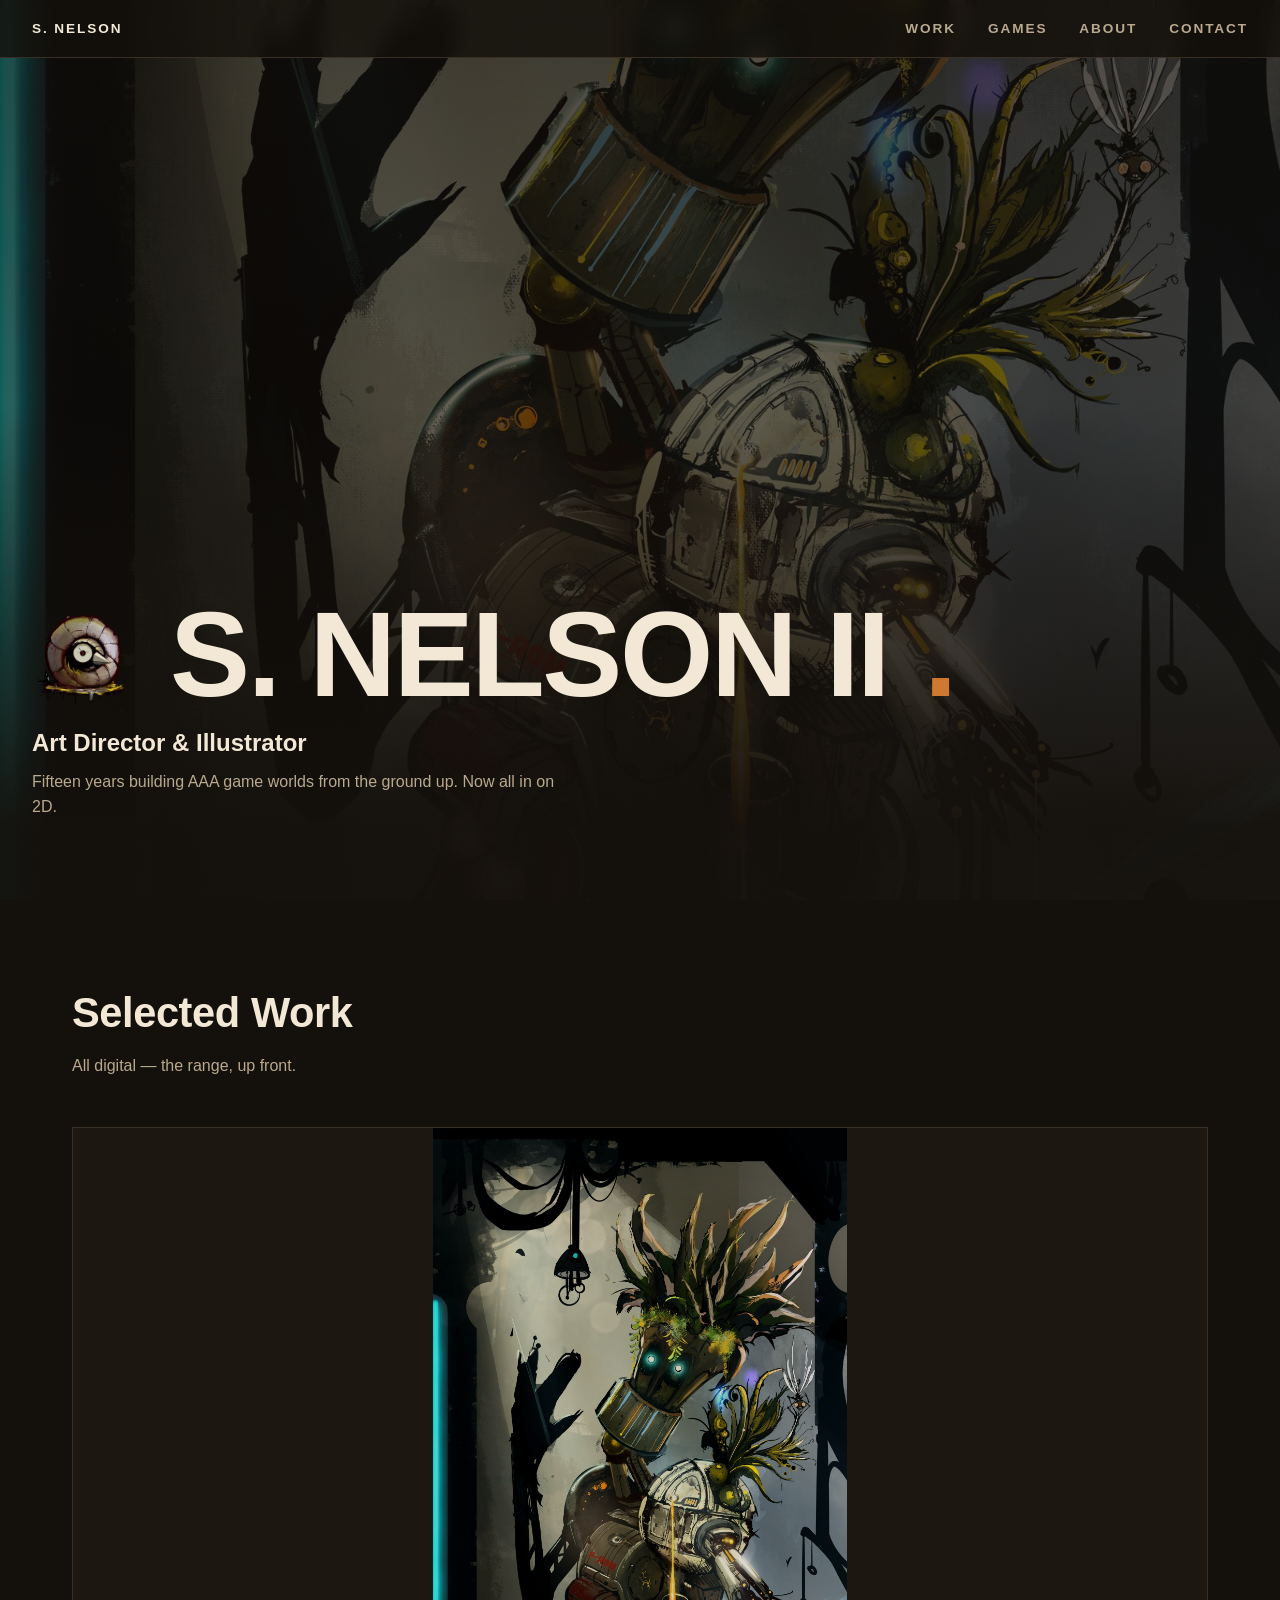
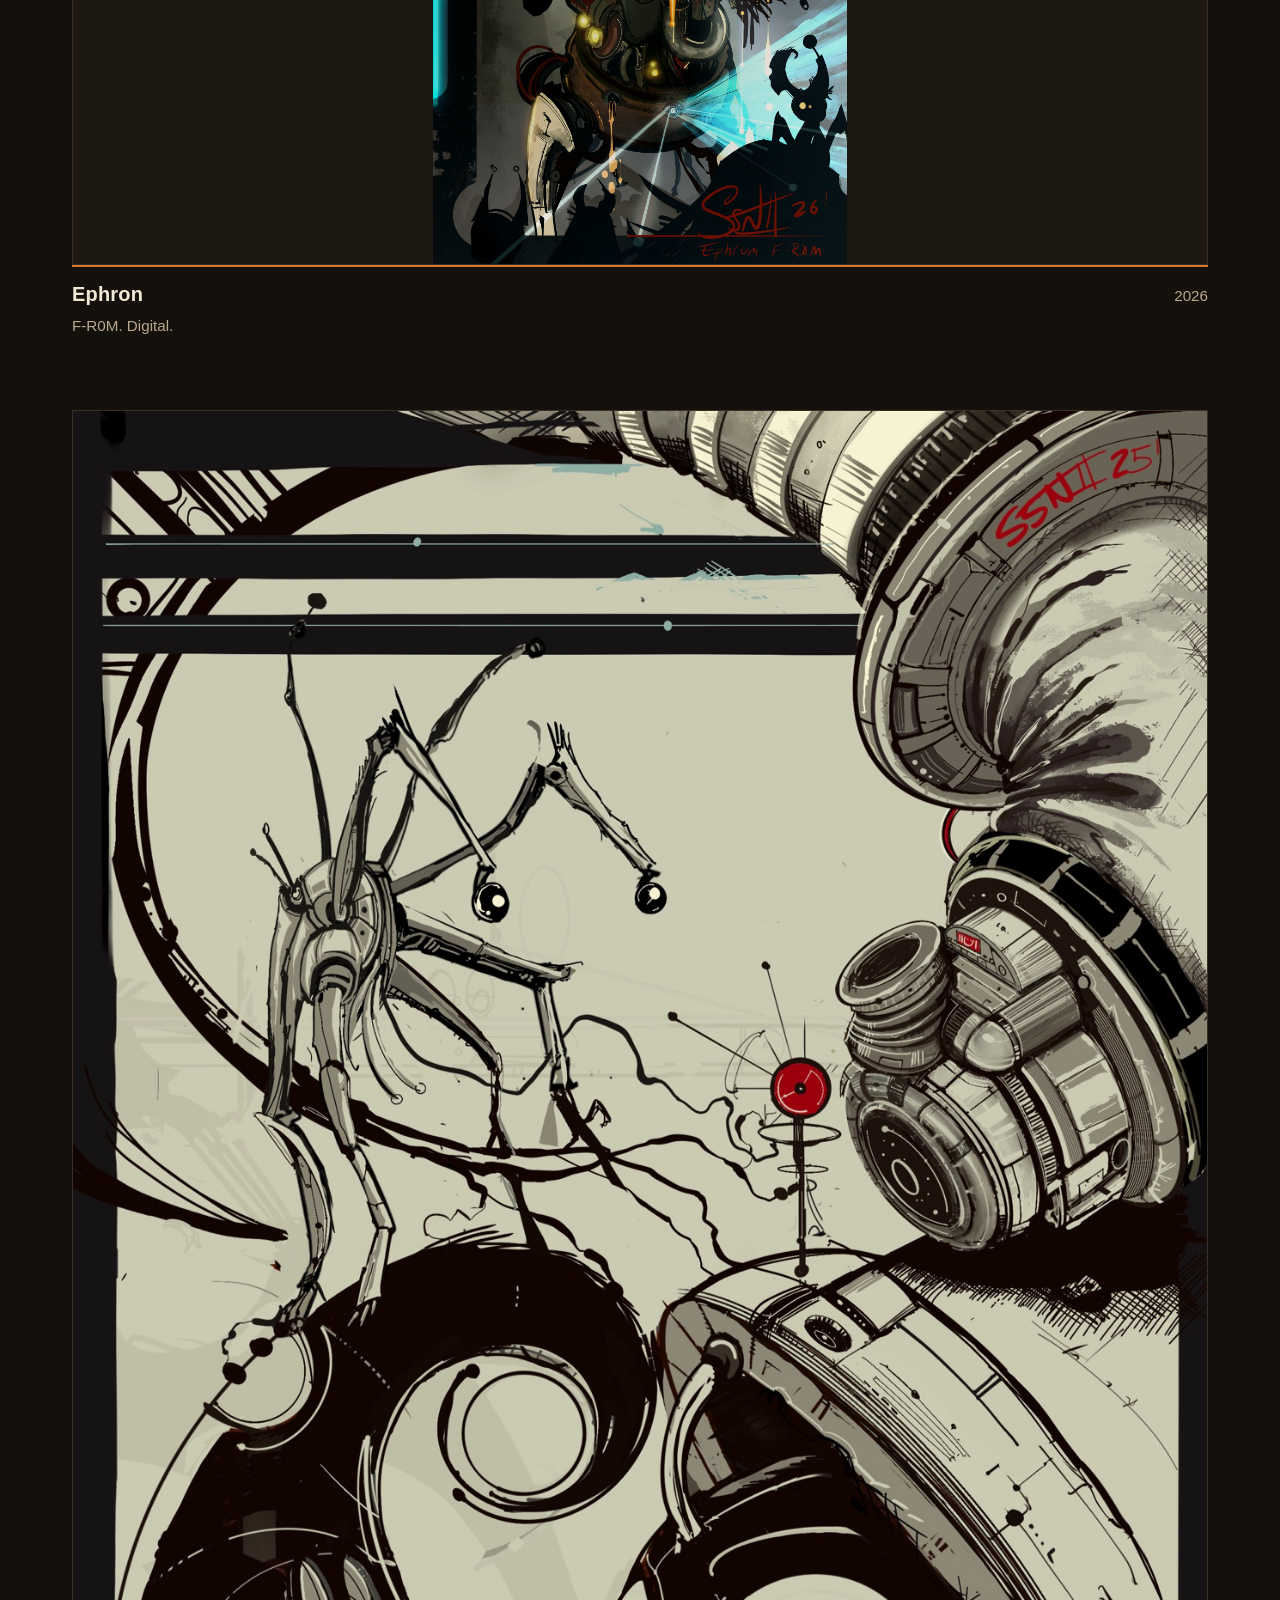
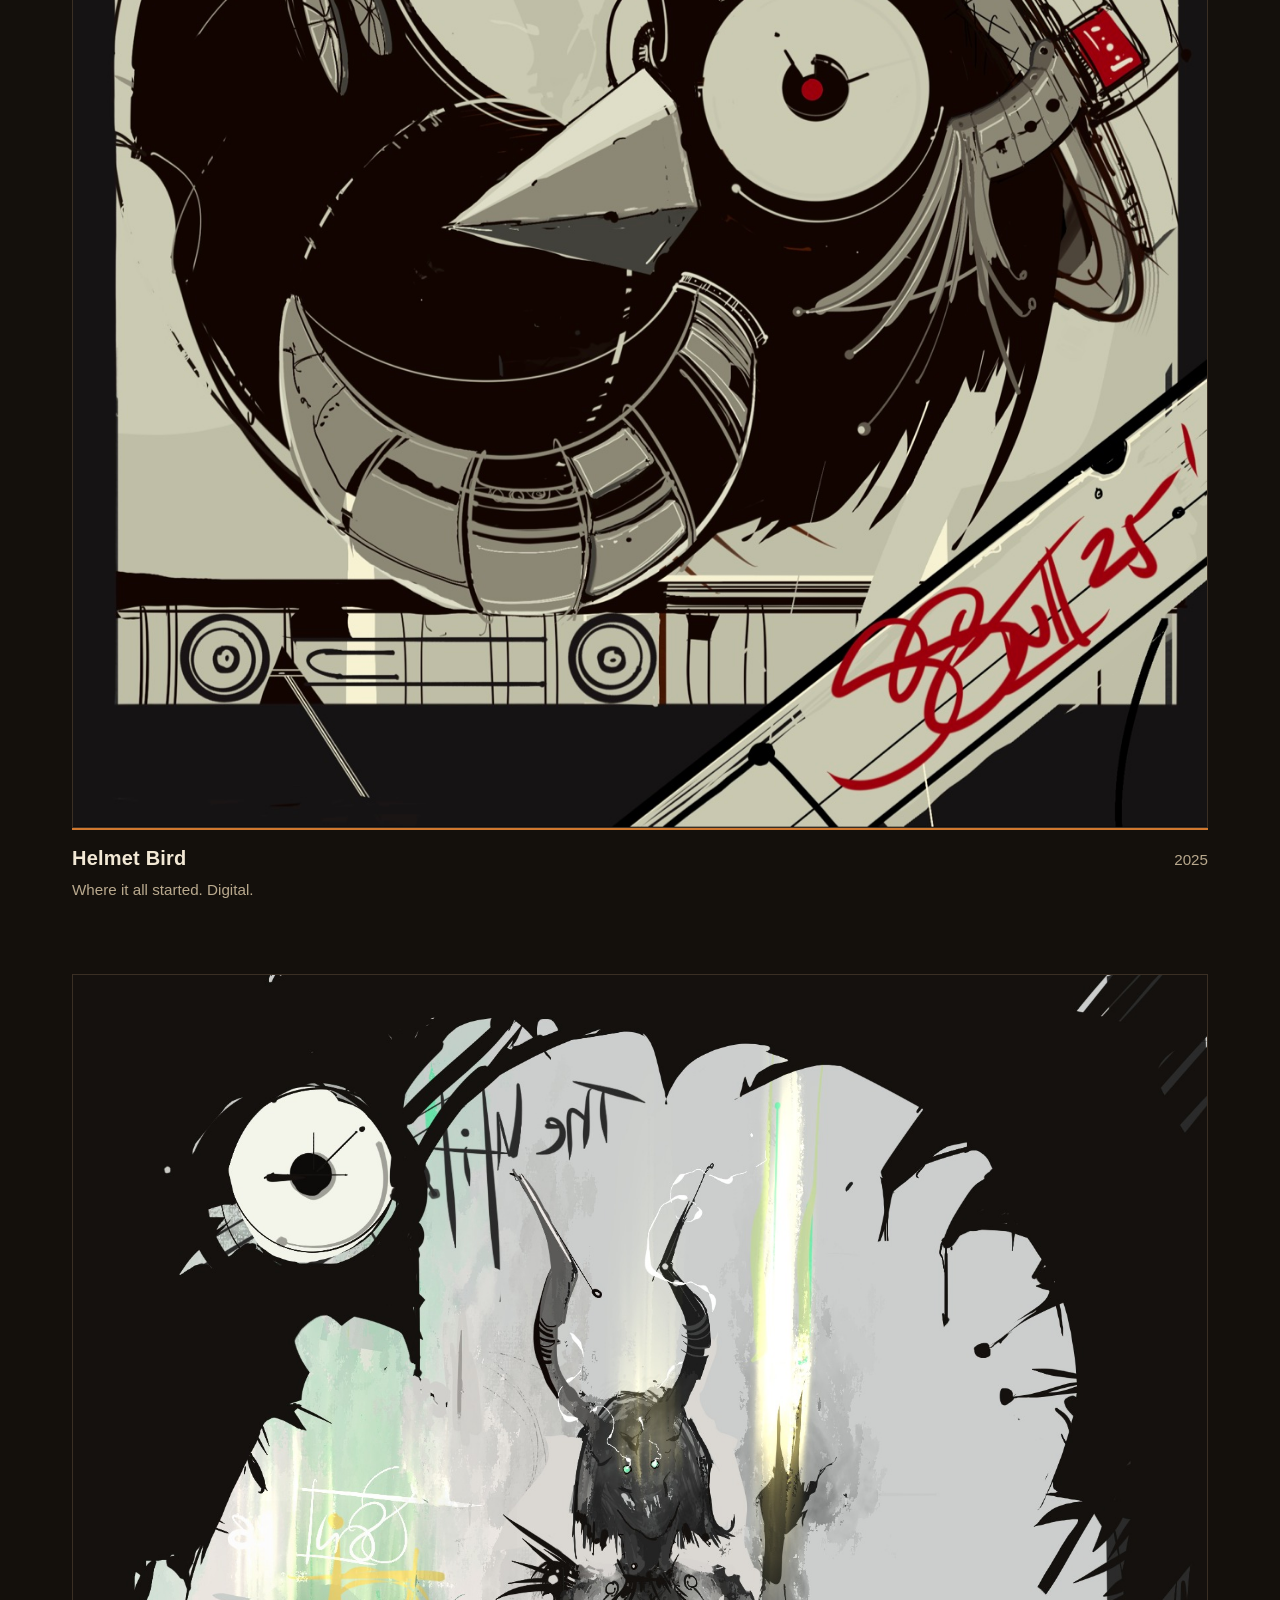
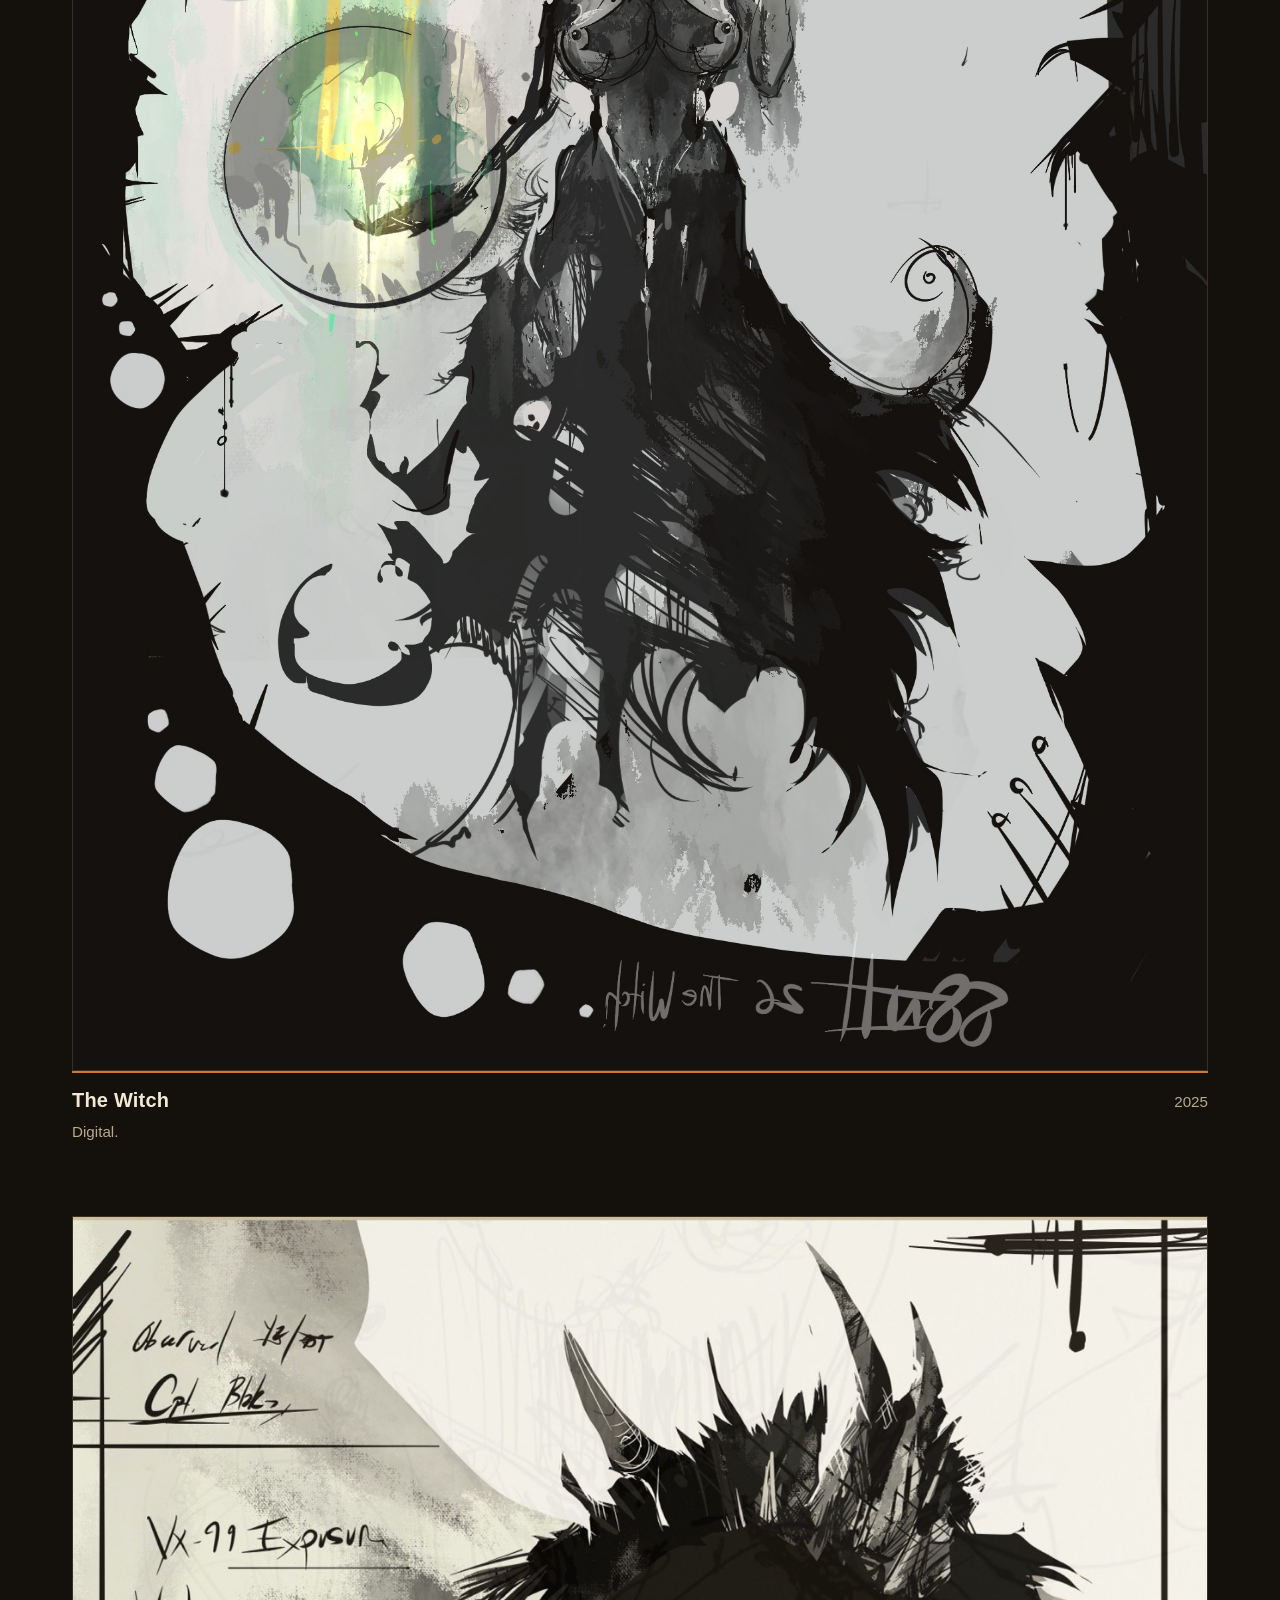
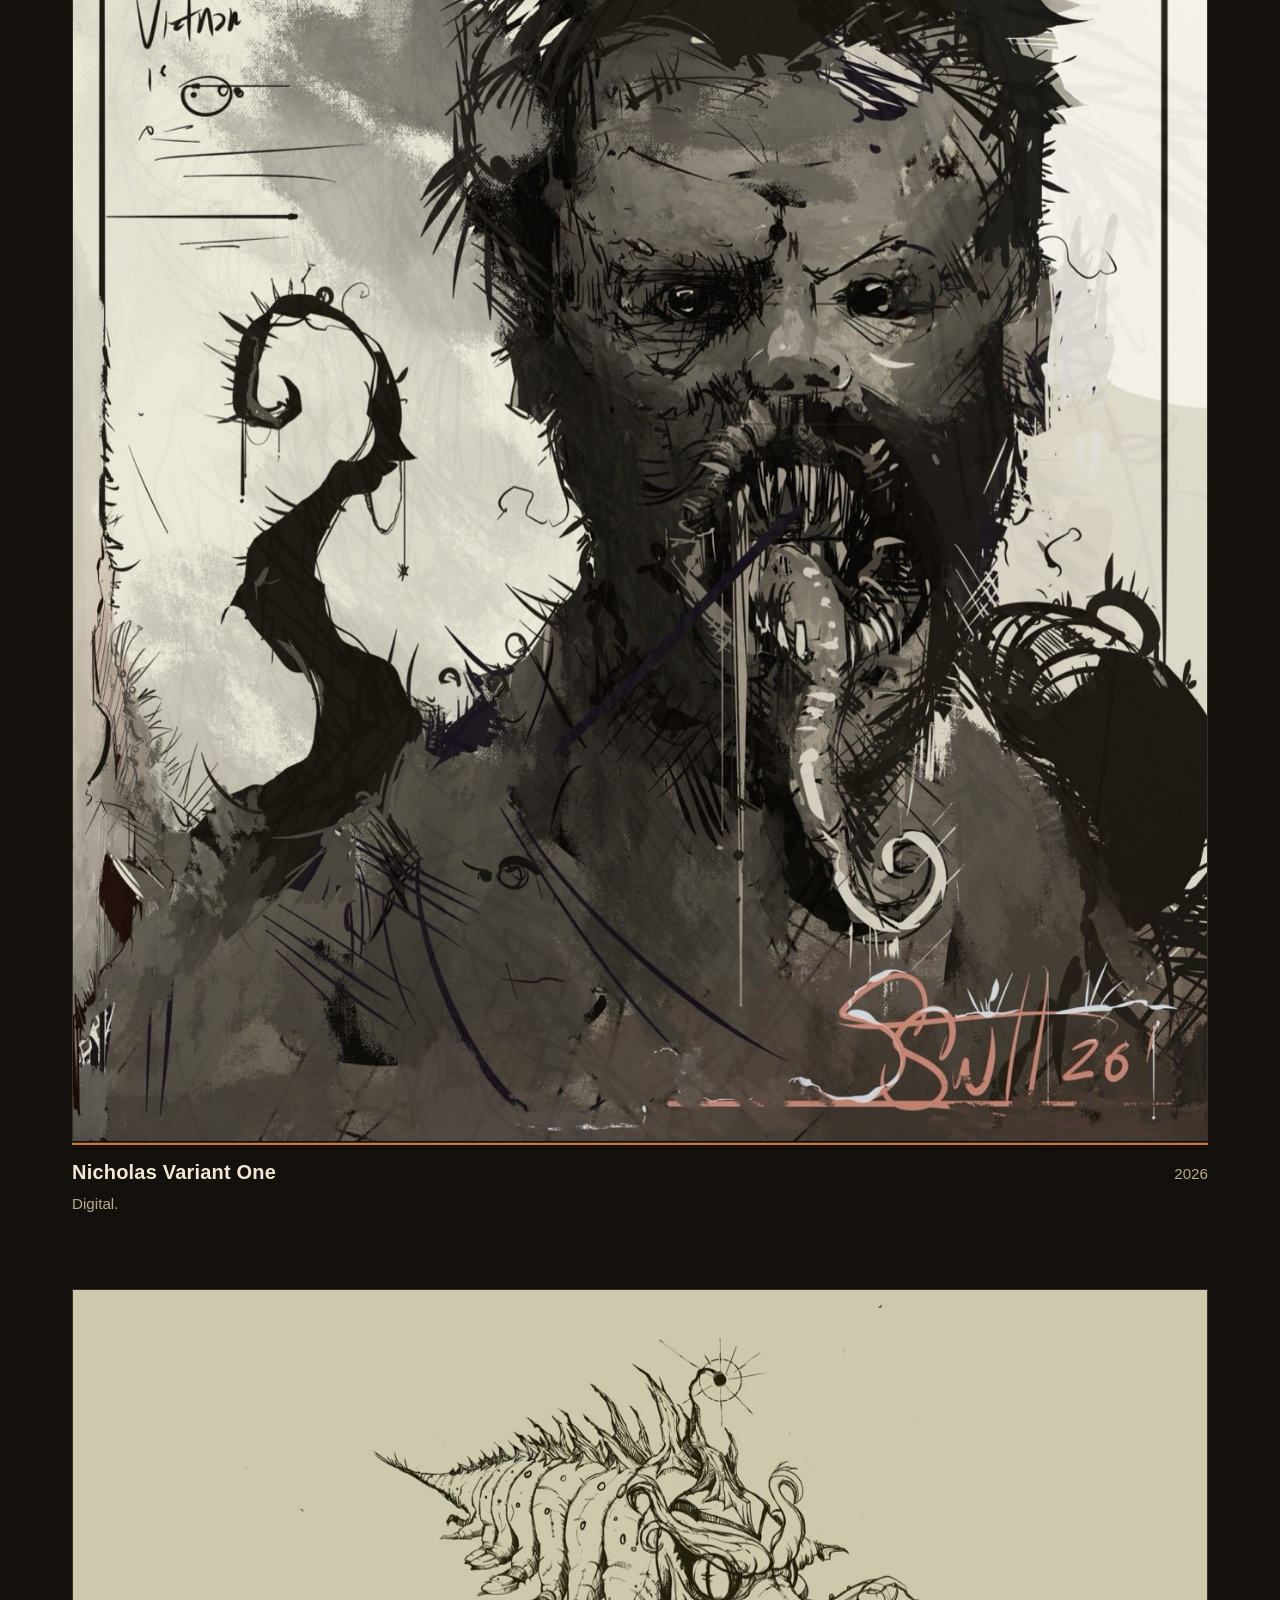
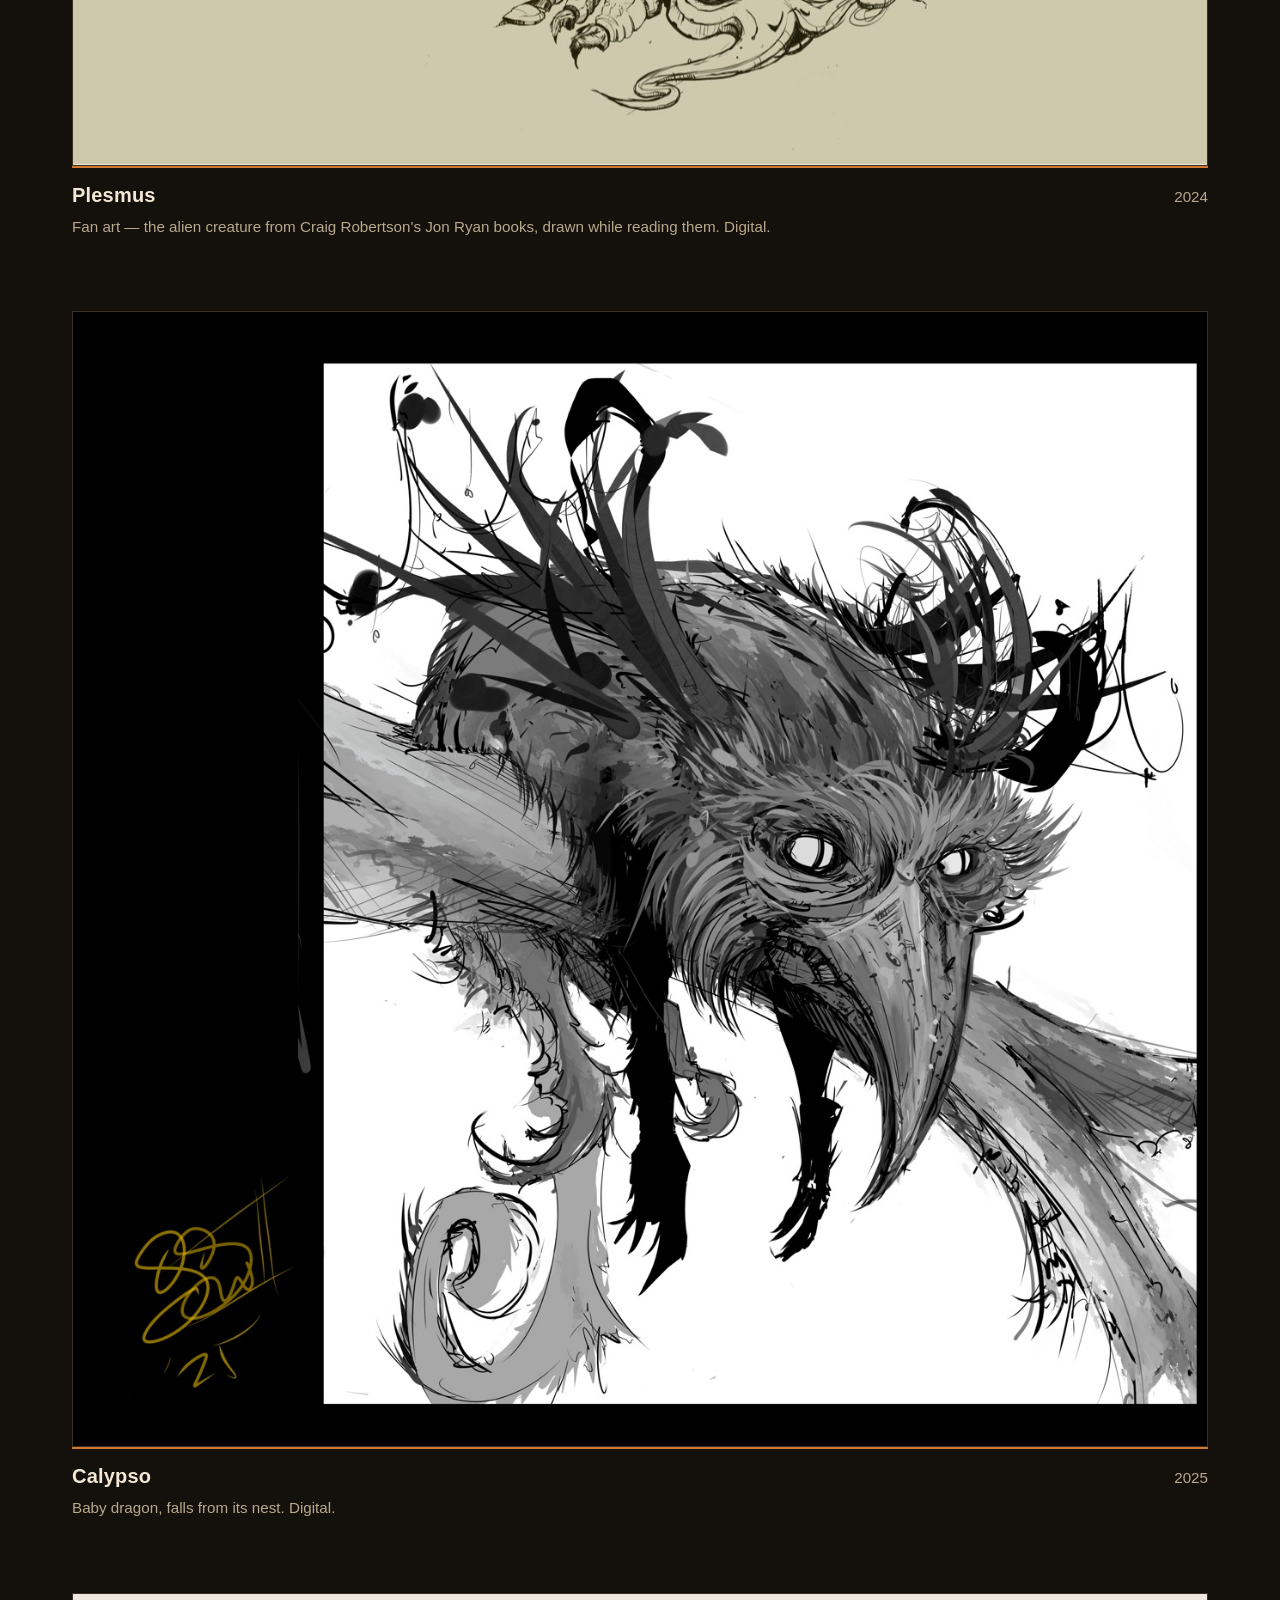
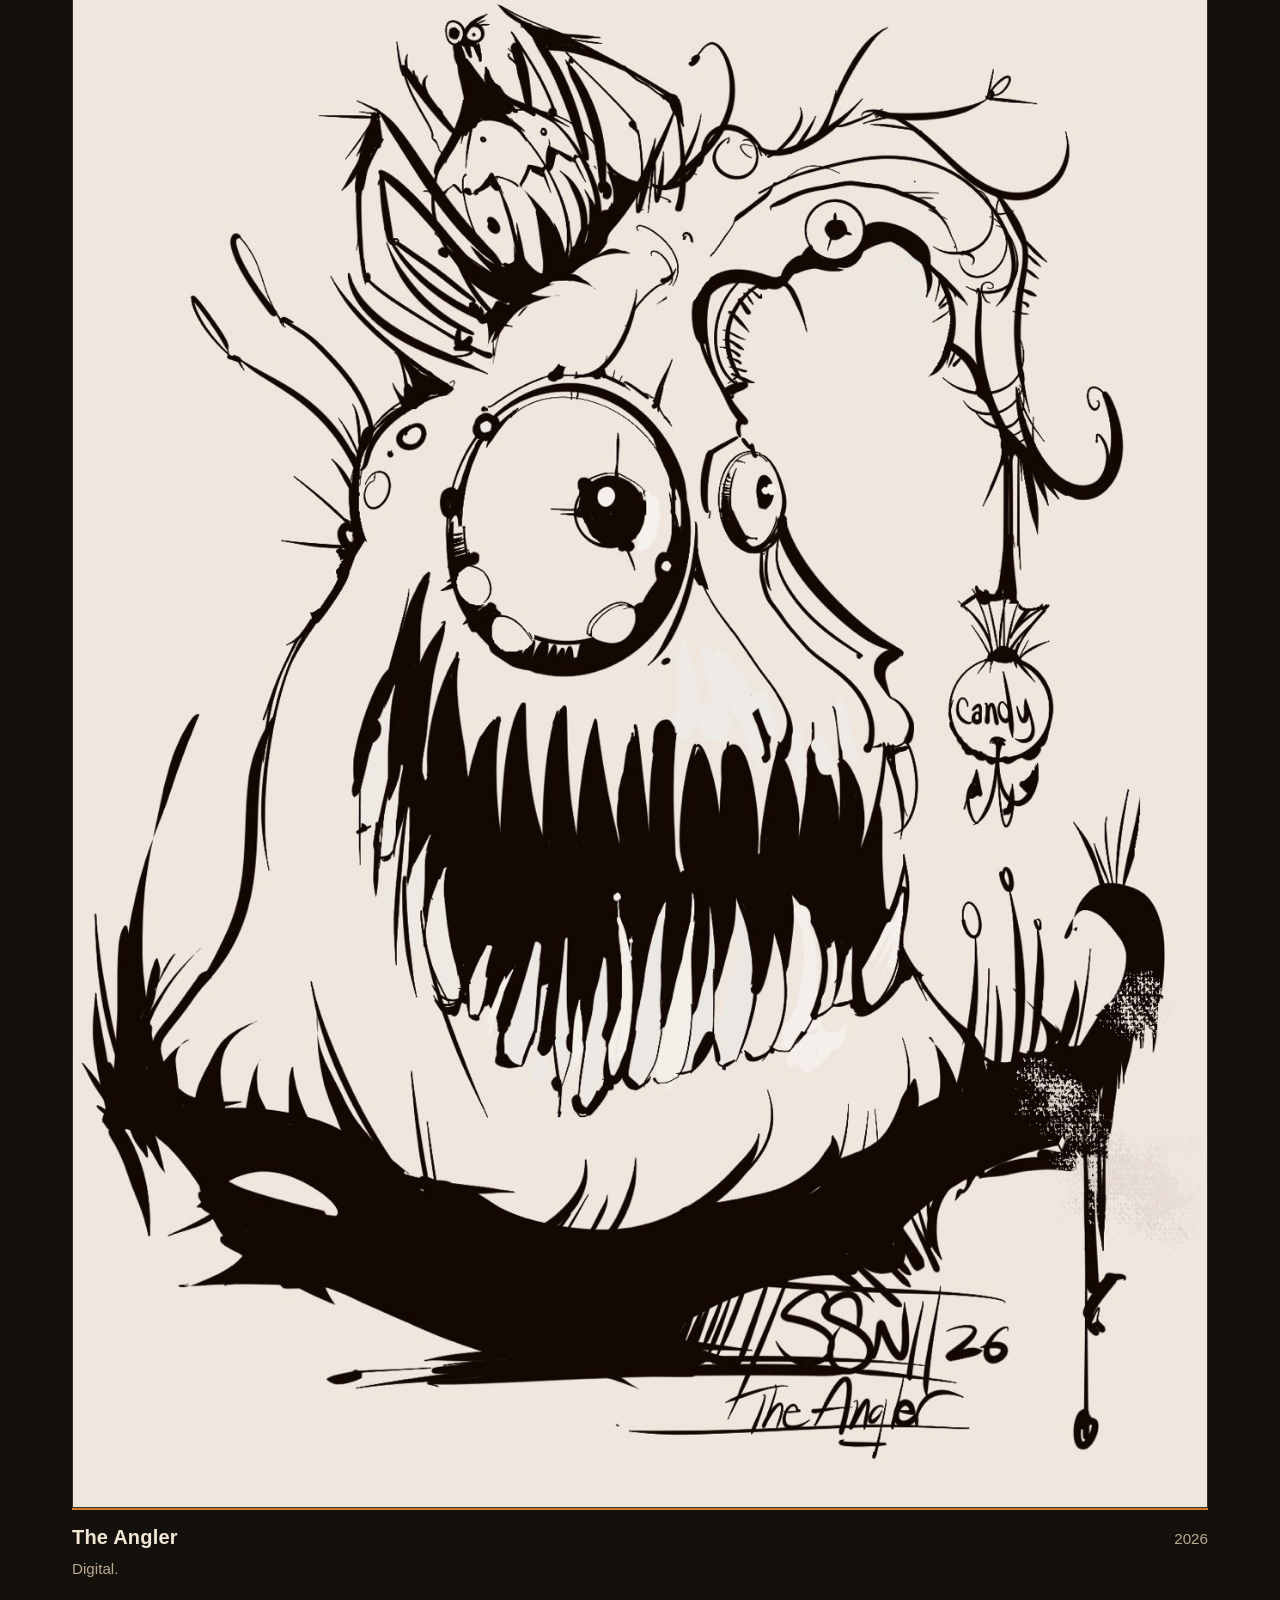
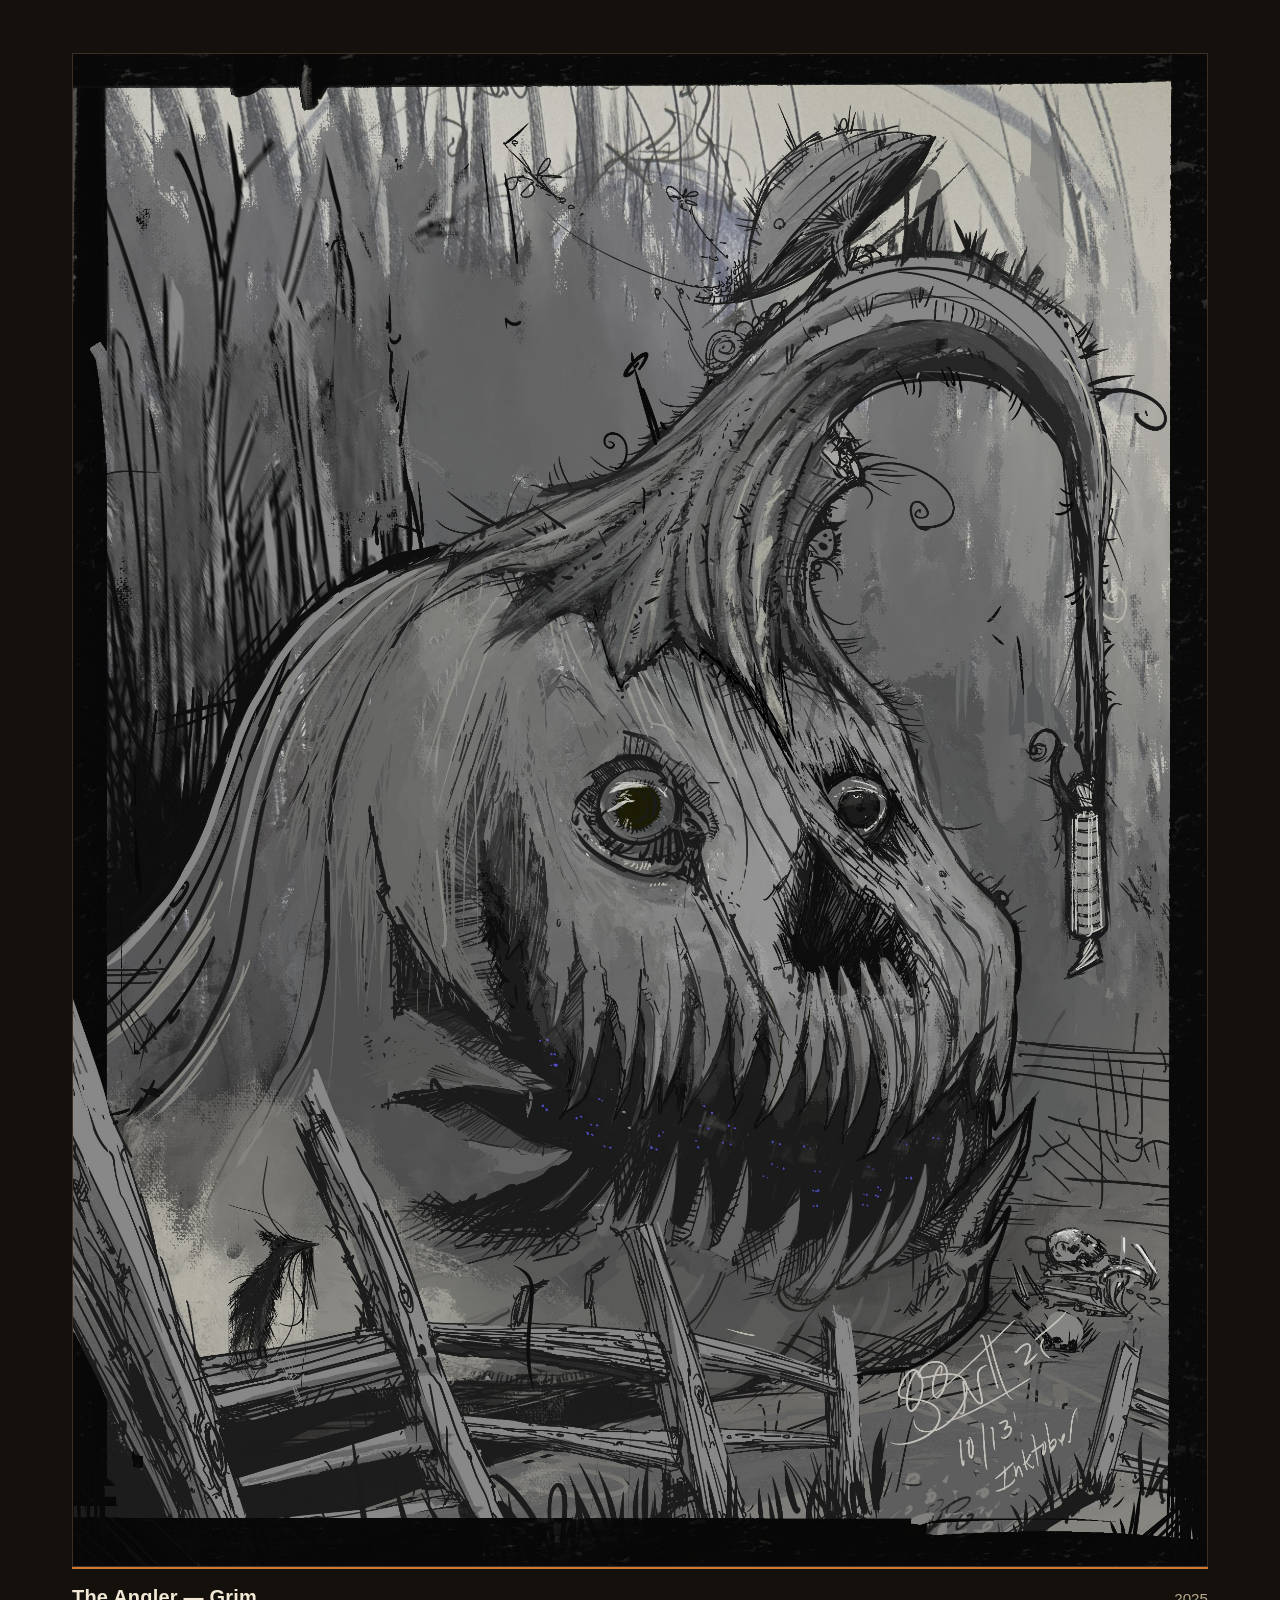
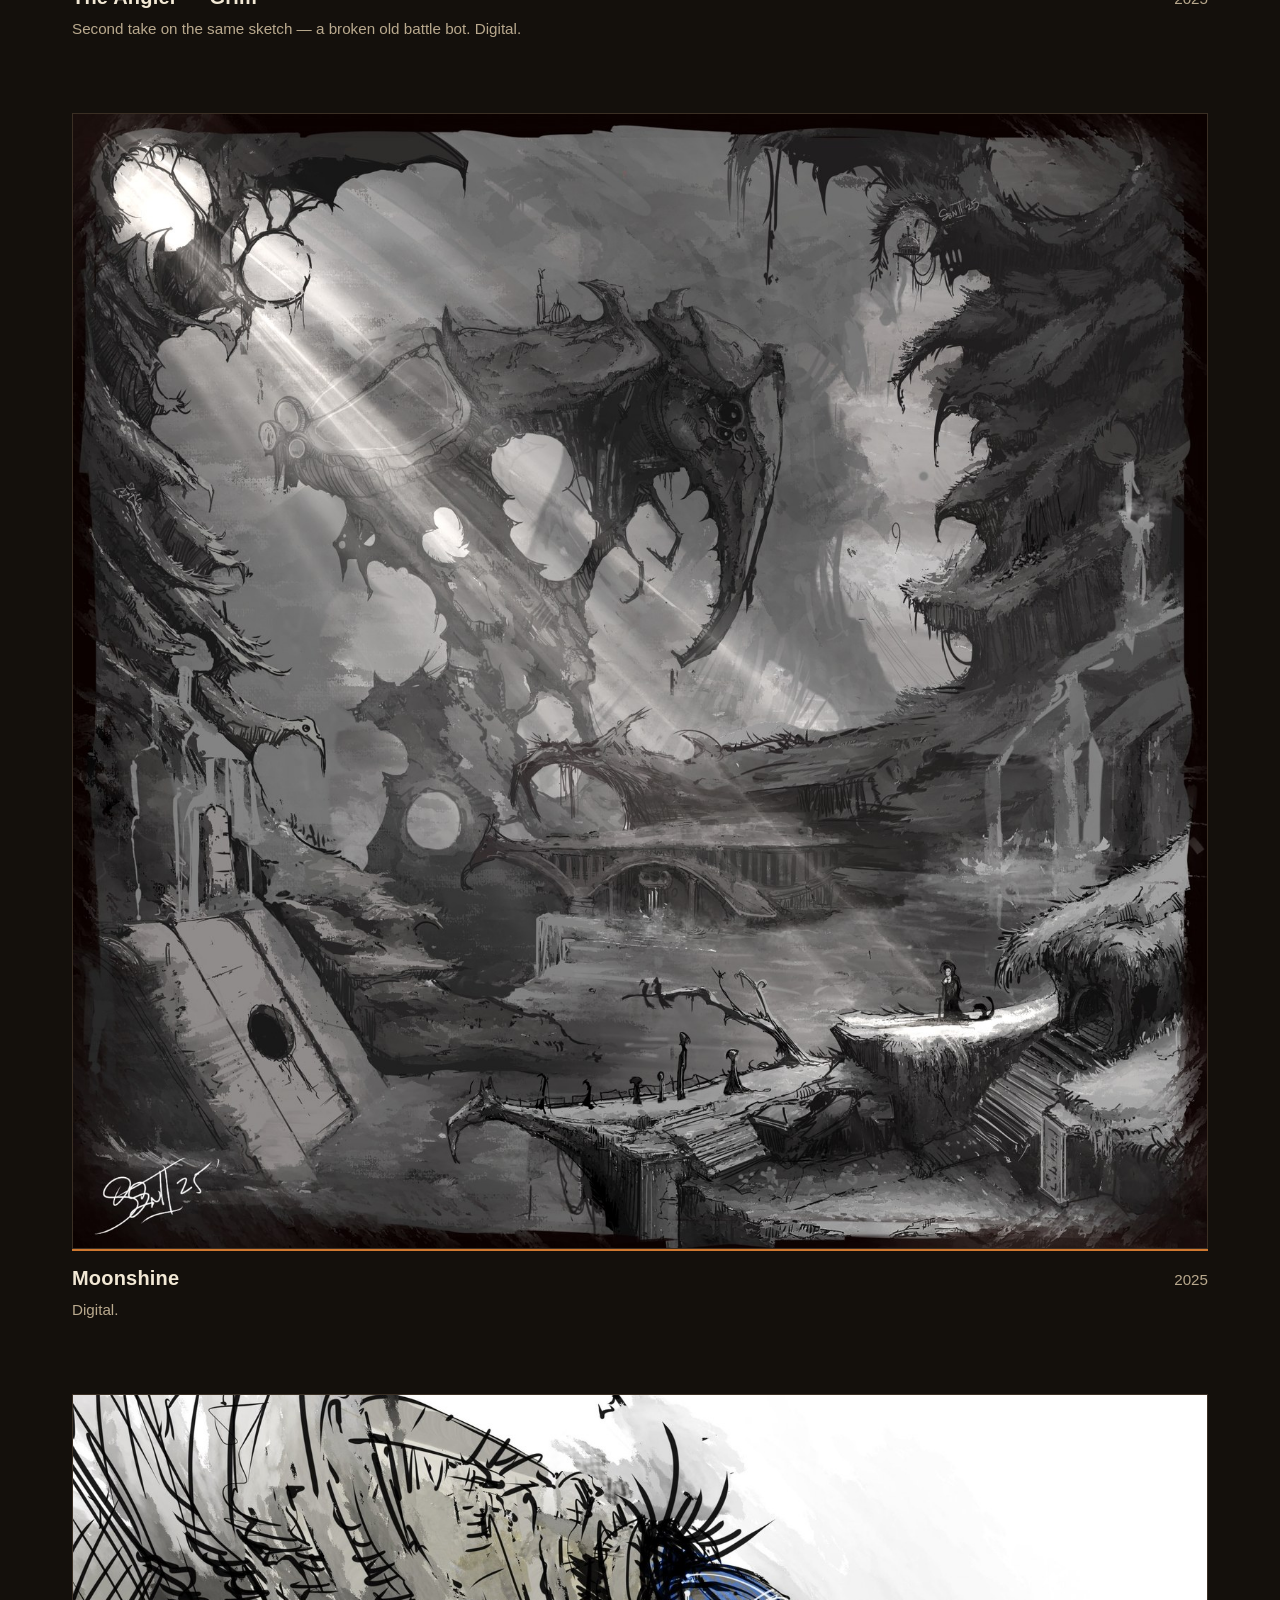
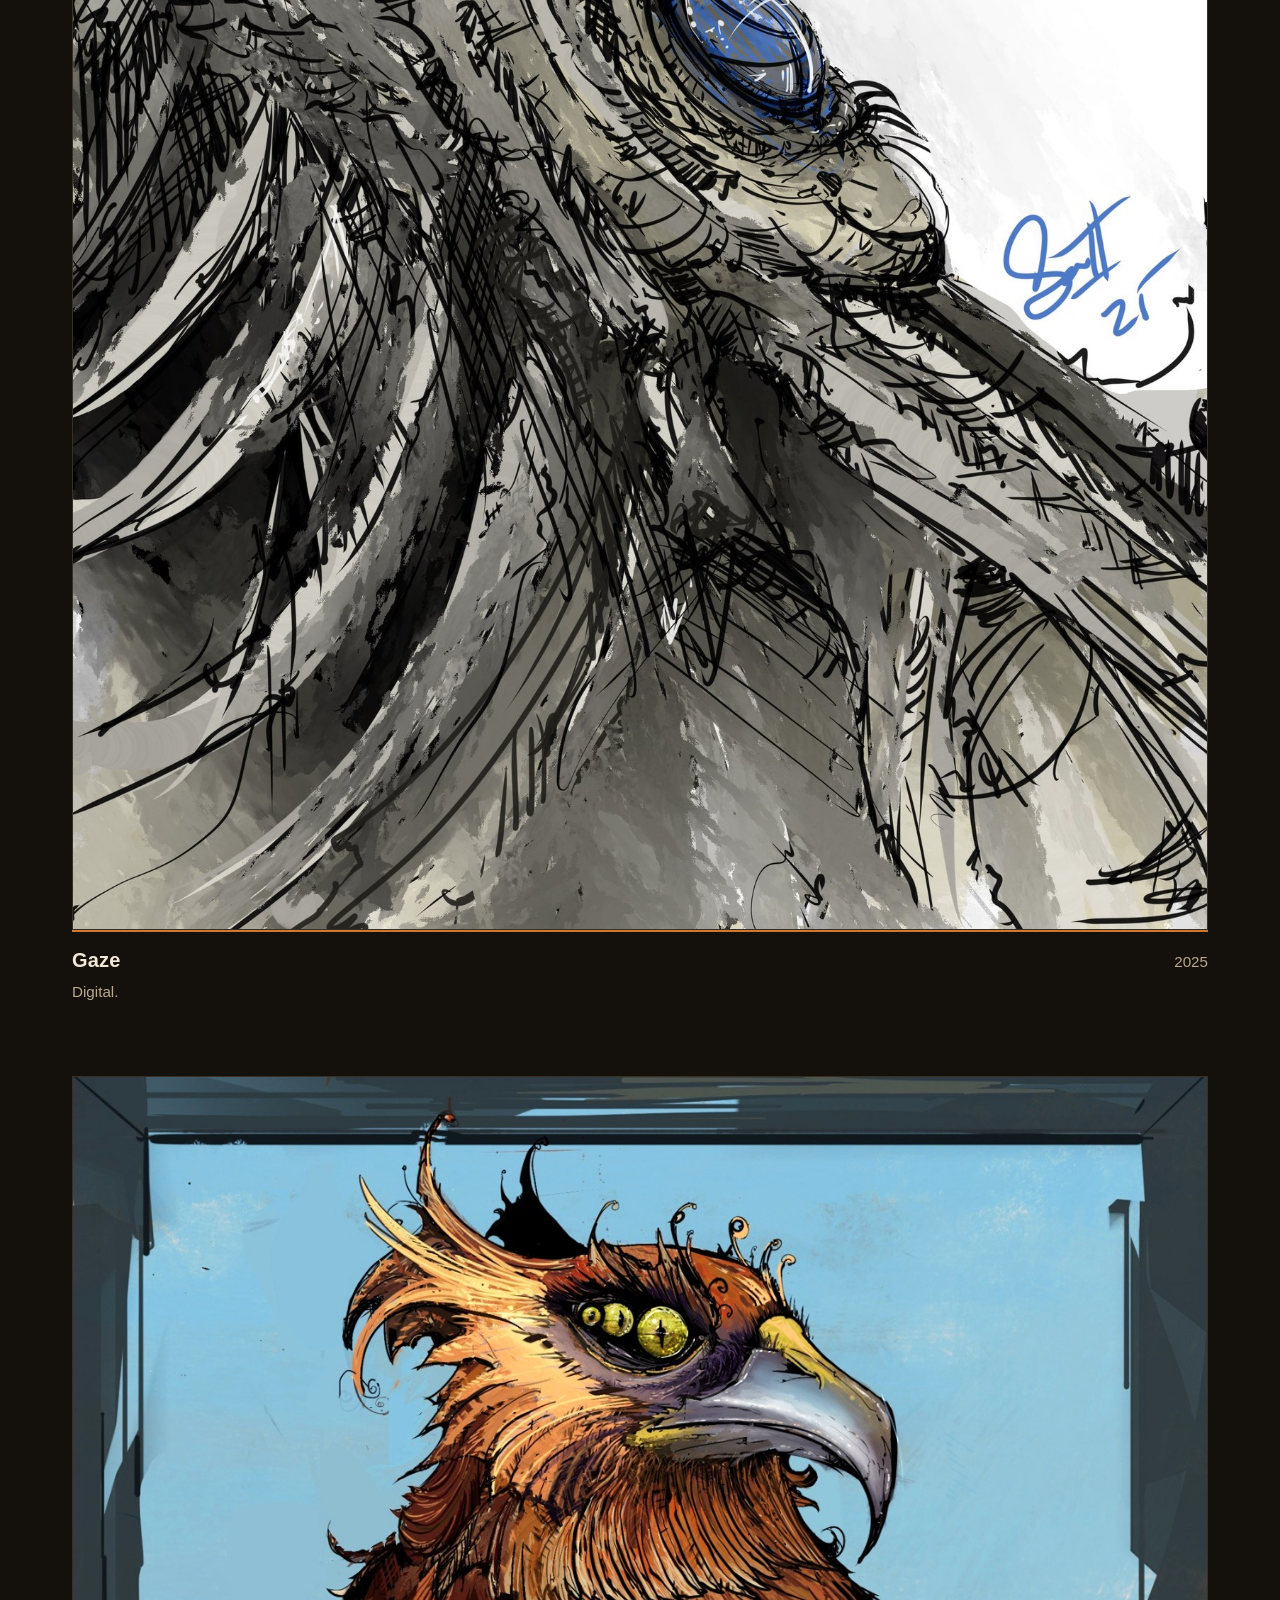
==== index.html @ 2d1d4d53 "Angler Grim note: broken old battle bot" ====
<!DOCTYPE html>
<html lang="en">
<head>
<meta charset="UTF-8">
<meta name="viewport" content="width=device-width, initial-scale=1.0">
<title>S. Nelson II — Art Director &amp; Illustrator</title>
<meta name="description" content="S. Nelson II — Art Director and illustrator. 25 years in games, starting at Elmer Interactive in 2000. Now all in on 2D.">
<style>
  :root{
    --bg:#14100c; --bg2:#1d1712; --cream:#f2e8d5; --muted:#b9a98e;
    --accent:#d0782f; --line:#3a2f24;
  }
  *{margin:0;padding:0;box-sizing:border-box}
  html{scroll-behavior:smooth}
  body{background:var(--bg);color:var(--cream);
    font-family:-apple-system,BlinkMacSystemFont,"Segoe UI",Inter,Helvetica,Arial,sans-serif;
    line-height:1.6;-webkit-font-smoothing:antialiased}
  nav{position:fixed;top:0;left:0;right:0;z-index:50;display:flex;gap:2rem;
    padding:1.1rem 2rem;background:rgba(20,16,12,.82);backdrop-filter:blur(8px);
    border-bottom:1px solid var(--line)}
  nav a{color:var(--muted);text-decoration:none;font-weight:700;font-size:.85rem;
    letter-spacing:.14em;text-transform:uppercase}
  nav a:hover{color:var(--cream)}
  nav .brand{color:var(--cream);margin-right:auto}
  .hero{min-height:100vh;display:flex;align-items:flex-end;position:relative;overflow:hidden}
  .hero img.bg{position:absolute;inset:0;width:100%;height:100%;object-fit:cover;opacity:.55}
  .hero .shade{position:absolute;inset:0;
    background:linear-gradient(to top,rgba(20,16,12,.96) 8%,rgba(20,16,12,.25) 55%,rgba(20,16,12,.45) 100%)}
  .hero .inner{position:relative;padding:0 2rem 5rem;max-width:1200px}
  .hero h1{font-size:clamp(3.2rem,10vw,7.5rem);font-weight:800;letter-spacing:-.02em;line-height:1;
    display:flex;align-items:center;gap:.3em}
  .hero h1 img.mark{height:.85em;width:auto}
  .hero h1 span{color:var(--accent)}
  .hero p.sub{font-size:clamp(1.05rem,2.4vw,1.5rem);font-weight:600;color:var(--cream);margin-top:.6rem}
  .hero p.tag{color:var(--muted);margin-top:.4rem;max-width:34rem}
  section{padding:5rem 2rem;max-width:1200px;margin:0 auto}
  section.narrow{max-width:760px}
  h2.sec{font-size:clamp(1.8rem,4vw,2.6rem);font-weight:800;letter-spacing:-.01em;margin-bottom:.4rem}
  p.lede{color:var(--muted);margin-bottom:3rem;max-width:40rem}
  .piece{margin-bottom:4.5rem}
  .piece img{width:100%;height:auto;display:block;border:1px solid var(--line);background:var(--bg2)}
  .piece .cap{display:flex;justify-content:space-between;align-items:baseline;
    padding-top:.7rem;border-top:2px solid var(--accent);margin-top:0}
  .piece .cap h3{font-size:1.25rem;font-weight:800;letter-spacing:.01em}
  .piece .cap span{color:var(--muted);font-size:.95rem}
  .piece p.note{color:var(--muted);font-size:.95rem;margin-top:.25rem}
  .games{background:var(--bg2);border-top:1px solid var(--line);border-bottom:1px solid var(--line)}
  .games .inner{max-width:760px;margin:0 auto;padding:5rem 2rem}
  .games p{font-size:1.15rem;margin-bottom:1.2rem}
  .games p strong{color:var(--cream)}
  .games .credits{margin-top:2rem;color:var(--muted);font-size:1rem}
  .games .credits li{list-style:none;padding:.35rem 0;border-top:1px solid var(--line)}
  .games .shots{display:grid;grid-template-columns:1fr;gap:2rem;margin:2.5rem 0}
  .games .shots figure img{width:100%;height:auto;display:block;border:1px solid var(--line)}
  .games .shots figcaption{color:var(--muted);font-size:.9rem;margin-top:.5rem}
  @media(min-width:800px){.games .shots{grid-template-columns:1fr 1fr}}
  .about-grid{display:grid;grid-template-columns:1fr;gap:2rem}
  footer{border-top:1px solid var(--line);padding:4rem 2rem 5rem;text-align:center}
  footer h2{font-size:2rem;font-weight:800;margin-bottom:.5rem}
  footer p{color:var(--muted);max-width:34rem;margin:0 auto 1.5rem}
  footer .links{display:flex;gap:1.5rem;justify-content:center;flex-wrap:wrap}
  footer .links a{color:var(--cream);font-weight:700;text-decoration:none;
    border:1px solid var(--line);padding:.7rem 1.4rem;border-radius:999px}
  footer .links a:hover{border-color:var(--accent);color:var(--accent)}
  @media(min-width:800px){ .piece.wide img{max-height:82vh;object-fit:contain;margin:0 auto} }
</style>
</head>
<body>

<nav>
  <a class="brand" href="#top">S. Nelson</a>
  <a href="#work">Work</a>
  <a href="#games">Games</a>
  <a href="#about">About</a>
  <a href="#contact">Contact</a>
</nav>

<header class="hero" id="top">
  <img class="bg" src="img/ephrum.jpg" alt="EPHRUM">
  <div class="shade"></div>
  <div class="inner">
    <h1><img class="mark" src="img/logo.png" alt="Swamp Shell logo">S. NELSON II<span>.</span></h1>
    <p class="sub">Art Director &amp; Illustrator</p>
    <p class="tag">Fifteen years building AAA game worlds from the ground up. Now all in on 2D.</p>
  </div>
</header>

<section id="work">
  <h2 class="sec">Selected Work</h2>
  <p class="lede">All digital — the range, up front.</p>

  <div class="piece wide">
    <img src="img/ephrum.jpg" alt="EPHRUM">
    <div class="cap"><h3>Ephron</h3><span>2026</span></div>
    <p class="note">F-R0M. Digital.</p>
  </div>

  <div class="piece">
    <img src="img/helmet-bird-original.jpg" alt="Helmet Bird">
    <div class="cap"><h3>Helmet Bird</h3><span>2025</span></div>
    <p class="note">Where it all started. Digital.</p>
  </div>

  <div class="piece">
    <img src="img/the-witch.jpg" alt="The Witch">
    <div class="cap"><h3>The Witch</h3><span>2025</span></div>
    <p class="note">Digital.</p>
  </div>

  <div class="piece">
    <img src="img/segmented-crawler.jpg" alt="Nicholas Variant One">
    <div class="cap"><h3>Nicholas Variant One</h3><span>2026</span></div>
    <p class="note">Digital.</p>
  </div>

  <div class="piece">
    <img src="img/plesmus.jpg" alt="Plesmus">
    <div class="cap"><h3>Plesmus</h3><span>2024</span></div>
    <p class="note">Fan art — the alien creature from Craig Robertson's Jon Ryan books, drawn while reading them. Digital.</p>
  </div>

  <div class="piece">
    <img src="img/calypso.jpg" alt="Calypso">
    <div class="cap"><h3>Calypso</h3><span>2025</span></div>
    <p class="note">Baby dragon, falls from its nest. Digital.</p>
  </div>

  <div class="piece">
    <img src="img/the-angler.jpg" alt="The Angler">
    <div class="cap"><h3>The Angler</h3><span>2026</span></div>
    <p class="note">Digital.</p>
  </div>

  <div class="piece">
    <img src="img/angler-grim.jpg" alt="The Angler — Grim">
    <div class="cap"><h3>The Angler — Grim</h3><span>2025</span></div>
    <p class="note">Second take on the same sketch — a broken old battle bot. Digital.</p>
  </div>

  <div class="piece">
    <img src="img/moonshine.jpg" alt="Moonshine">
    <div class="cap"><h3>Moonshine</h3><span>2025</span></div>
    <p class="note">Digital.</p>
  </div>

  <div class="piece">
    <img src="img/gaze.jpg" alt="Gaze">
    <div class="cap"><h3>Gaze</h3><span>2025</span></div>
    <p class="note">Digital.</p>
  </div>

  <div class="piece">
    <img src="img/gaji.jpg" alt="Gaji">
    <div class="cap"><h3>Gaji</h3><span></span></div>
    <p class="note">Where the product line starts — Gaji tees in <a href="https://www.swampshellindustriesllc.com/shop">the shop</a>.</p>
  </div>

  <div class="piece">
    <img src="img/the-face.jpg" alt="Swamp Shell logo">
    <div class="cap"><h3>Swamp Shell — Logo</h3><span></span></div>
    <p class="note">The studio mark. Digital.</p>
  </div>
</section>

<div class="games" id="games">
  <div class="inner">
    <h2 class="sec">The Games</h2>
    <p>I spent <strong>15 years</strong> building AAA game worlds from the ground level — projects worth <strong>hundreds of millions of dollars</strong>.</p>
    <p>On <strong>Elder Scrolls Online</strong> I built the cities of the Morrowind chapter, the Imperial City, and the PvP war zones. Before that, city architecture on <strong>Warhammer Online</strong>. I finished as an <strong>Art Director at Microsoft</strong>.</p>
    <p>Now I'm all in on 2D — art direction and illustration.</p>
    <div class="shots">
      <figure>
        <img src="img/eso-vivec.jpg" alt="Vivec City, Elder Scrolls Online">
        <figcaption>Vivec City, ESO: Morrowind — I built Vivec's Palace and the main town.</figcaption>
      </figure>
      <figure>
        <img src="img/eso-seyda-neen.jpg" alt="Seyda Neen lighthouse, Elder Scrolls Online">
        <figcaption>Seyda Neen, ESO: Morrowind — the lighthouse and the starting arrival area.</figcaption>
      </figure>
    </div>
    <ul class="credits">
      <li><strong>Microsoft</strong> — Art Director</li>
      <li><strong>ZeniMax Online Studios</strong> — 15 years, Environment Artist to Art Director</li>
      <li><strong>BioWare Mythic</strong> — Warhammer Online: Age of Reckoning</li>
    </ul>
  </div>
</div>

<section class="narrow" id="about">
  <h2 class="sec">Get to know me</h2>
  <p class="lede">The short version.</p>
  <div class="about-grid">
    <p>I'm Steve Nelson II — S. Nelson II on the work. Twenty-five years in games, starting at Elmer Interactive in 2000 — fifteen of them inside AAA game studios, the last stretch as an art director. My specialty was always materials and texture: the way a surface tells you its history.</p>
    <p>These days I run Swamp Shell Industries, my one-man studio, and I draw the things that live in my head — creatures, characters, and dark little worlds — all digital. I'm also a musician, which is starting to bleed into the visuals, and an avid gardener when I'm not at the desk.</p>
    <p>If you're here because someone sent you: yes, I take on art direction and illustration work. The contact's below.</p>
  </div>
</section>

<footer id="contact">
  <h2>Swamp Shell Industries</h2>
  <p>My studio. Art direction, illustration, and creative production — one pair of hands, no handoffs.</p>
  <div class="links">
    <a href="https://www.instagram.com/swampshell_industries" target="_blank" rel="noopener">@swampshell_industries</a>
    <a href="https://www.instagram.com/snelsoniiart/" target="_blank" rel="noopener">@snelsoniiart</a>
    <a href="https://www.youtube.com/@swampshell_industries/playlists" target="_blank" rel="noopener">YouTube — Process Videos</a>
    <a href="https://www.swampshellindustriesllc.com/" target="_blank" rel="noopener">SwampShellIndustriesLLC.com</a>
    <a href="https://ssnii.com/" target="_blank" rel="noopener">ssnii.com — Full Portfolio</a>
    <a href="https://www.linkedin.com/in/snelsondirects/" target="_blank" rel="noopener">LinkedIn</a>
    <a href="mailto:steve@swampshellindustriesllc.com">Email</a>
  </div>
</footer>

</body>
</html>
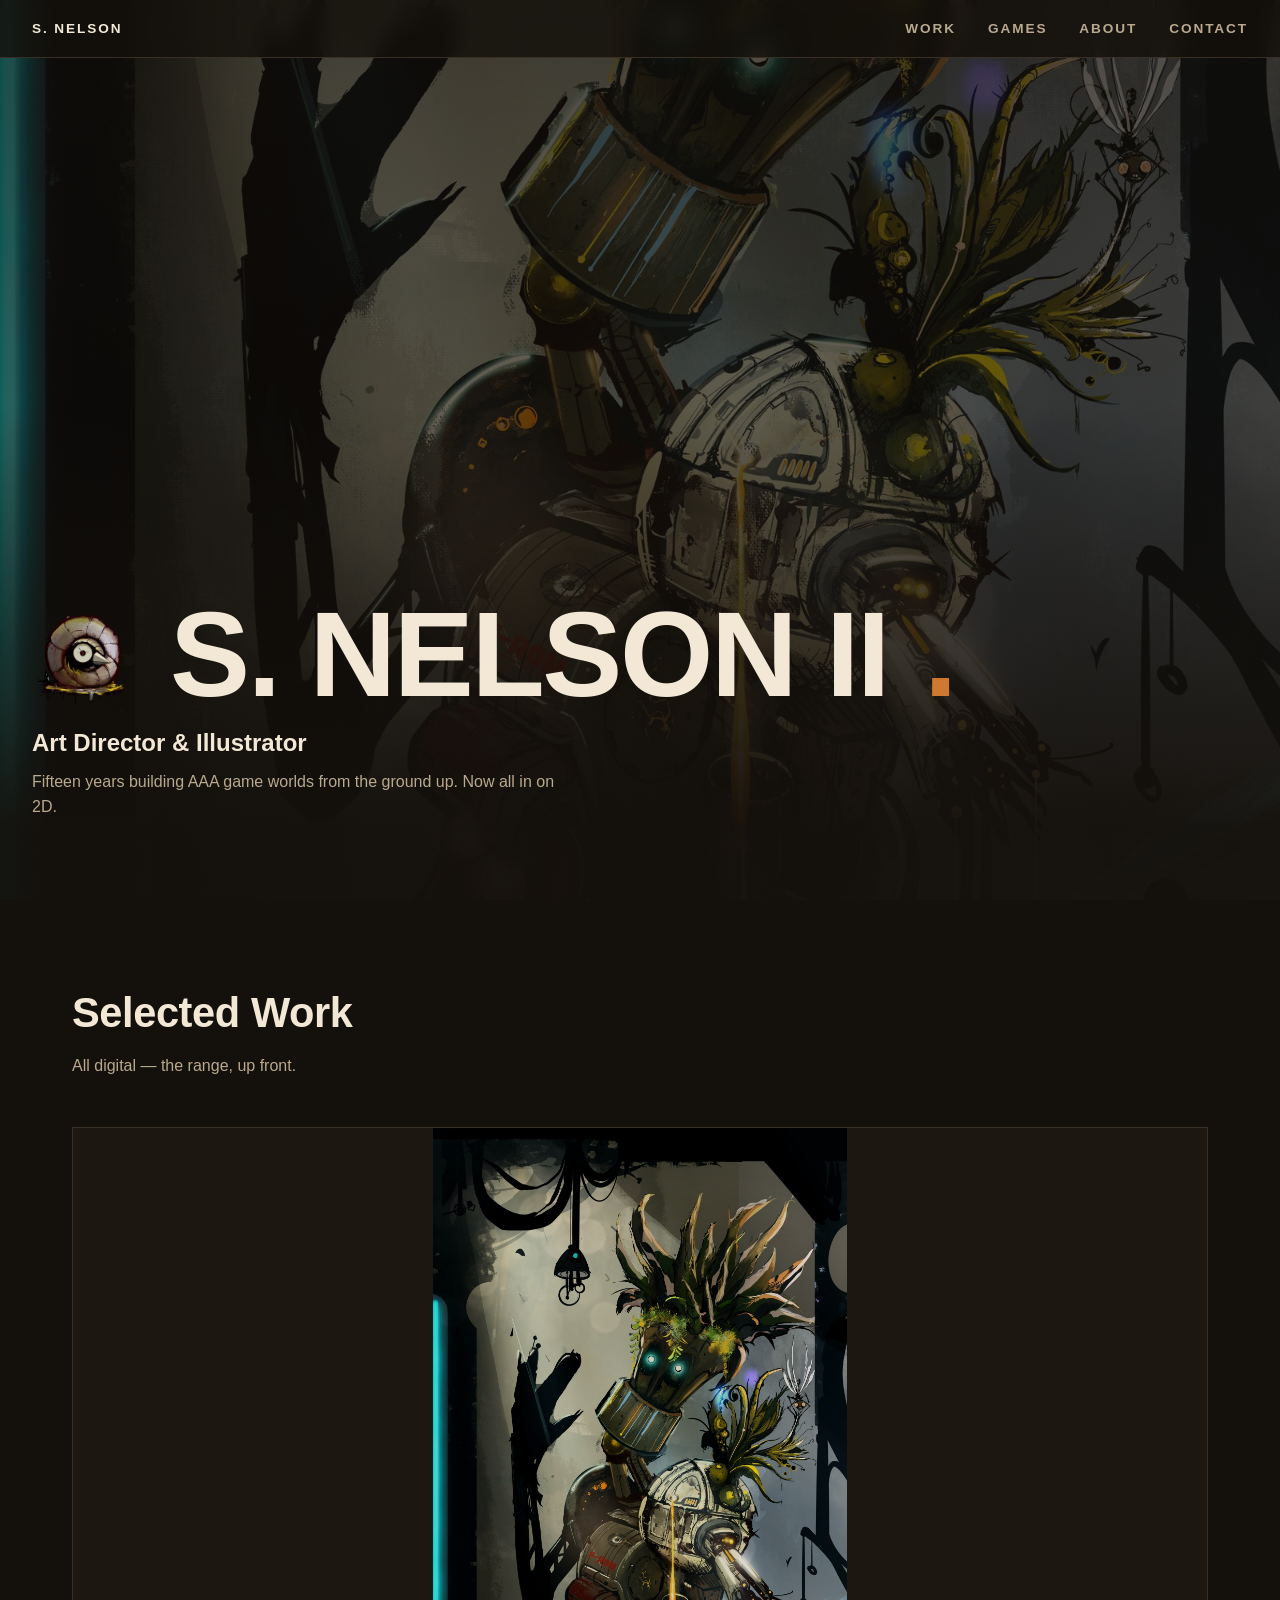
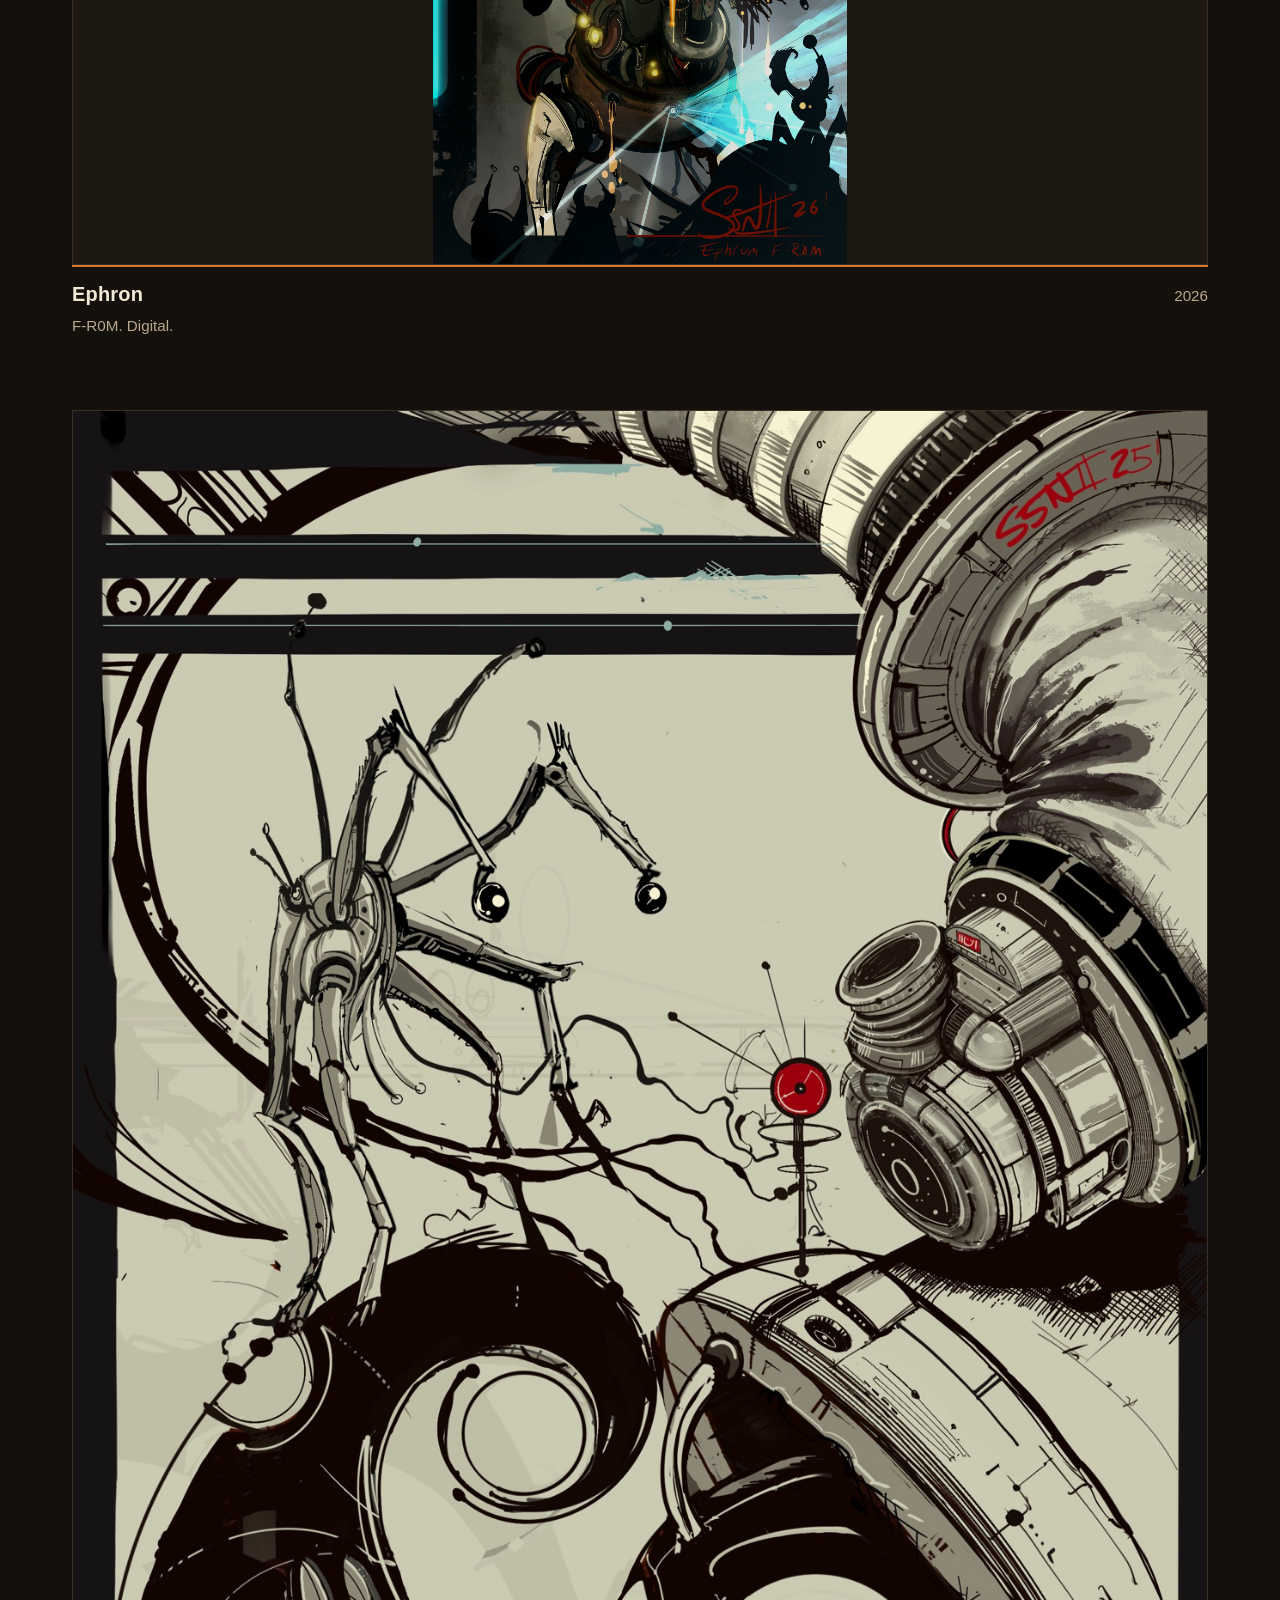
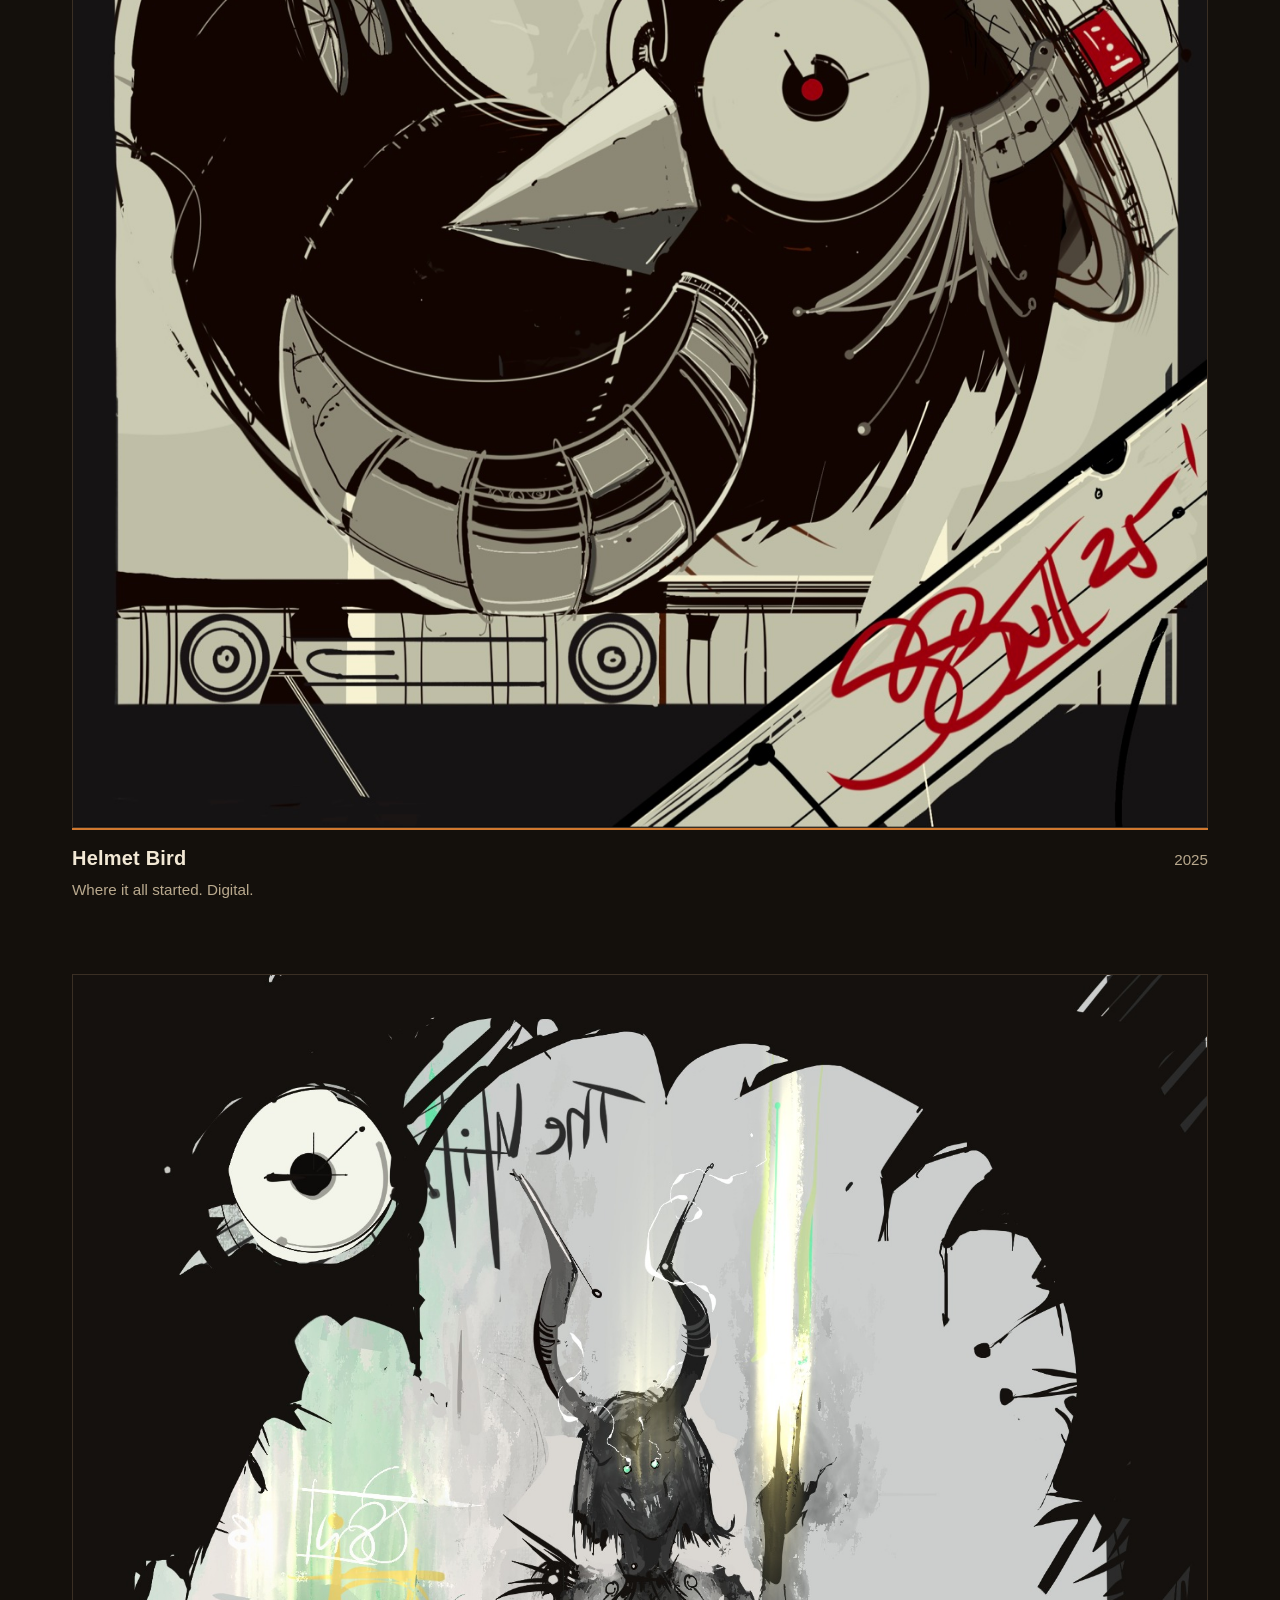
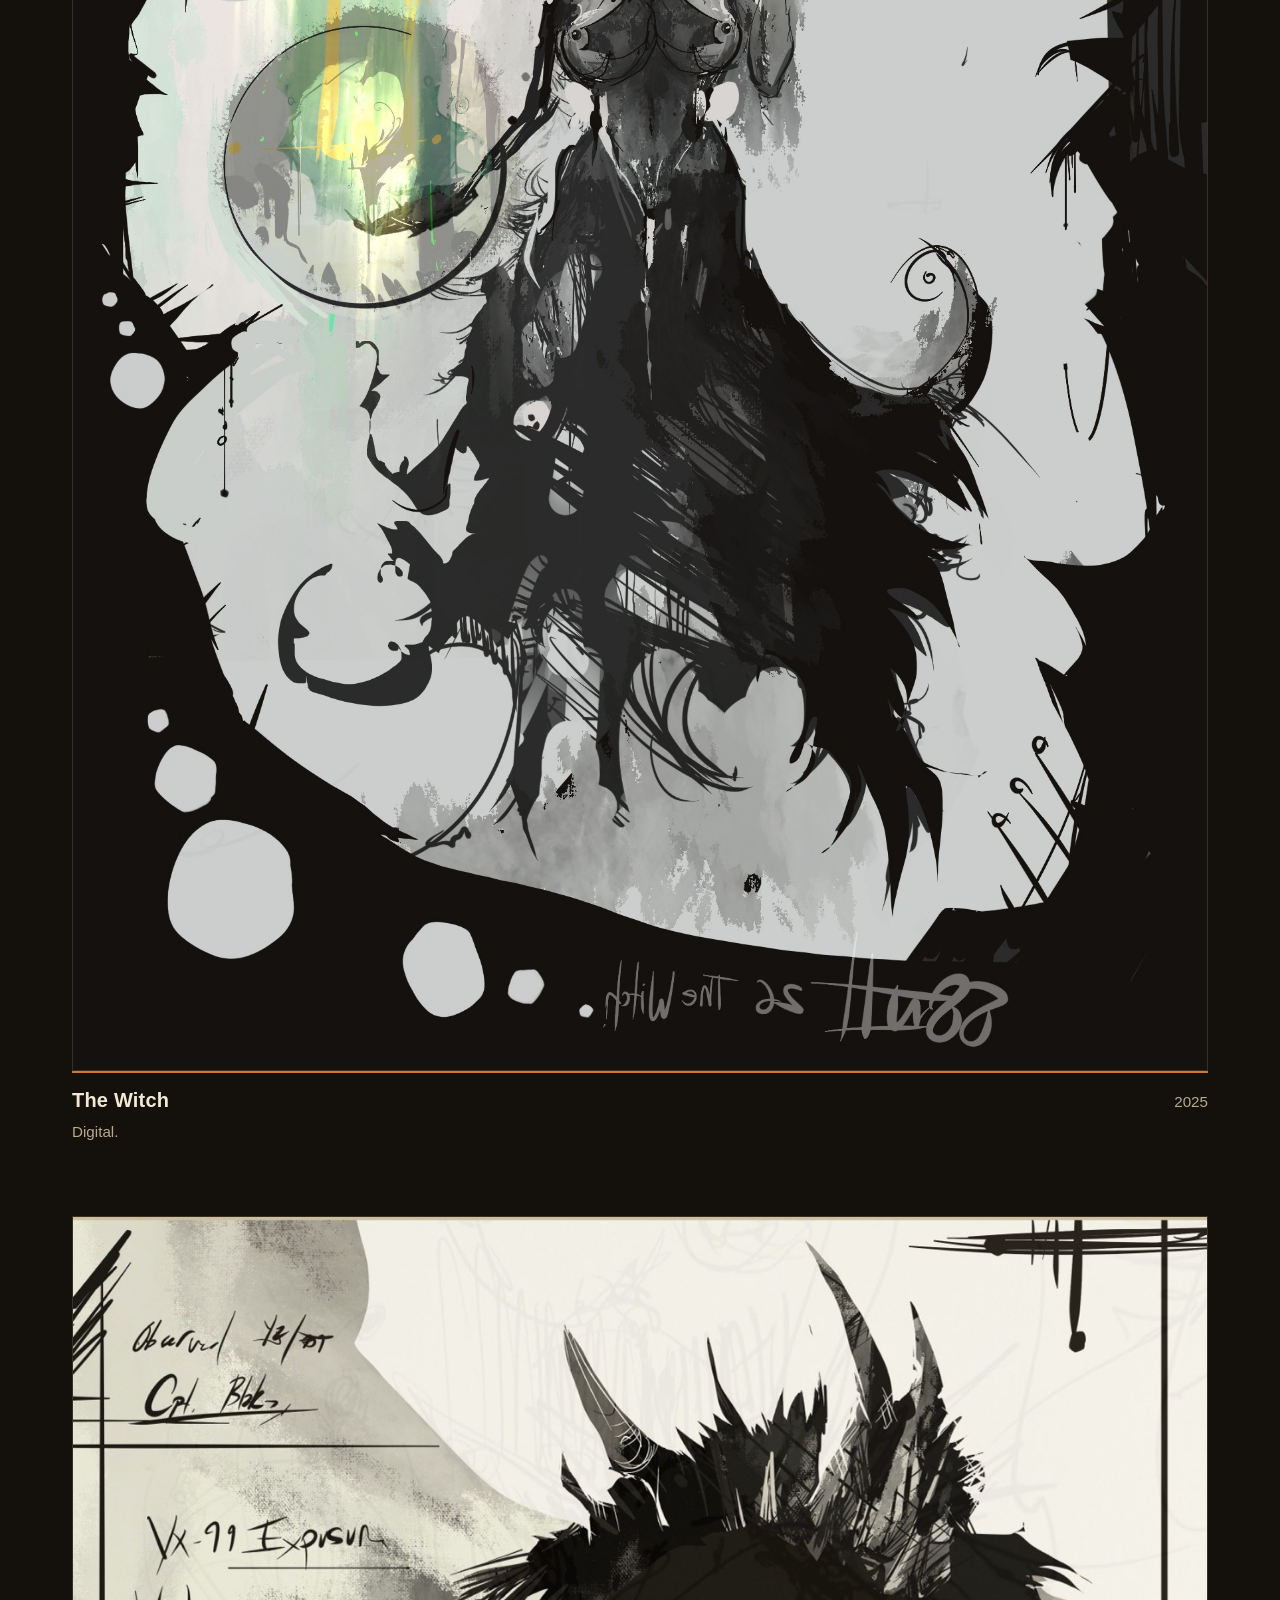
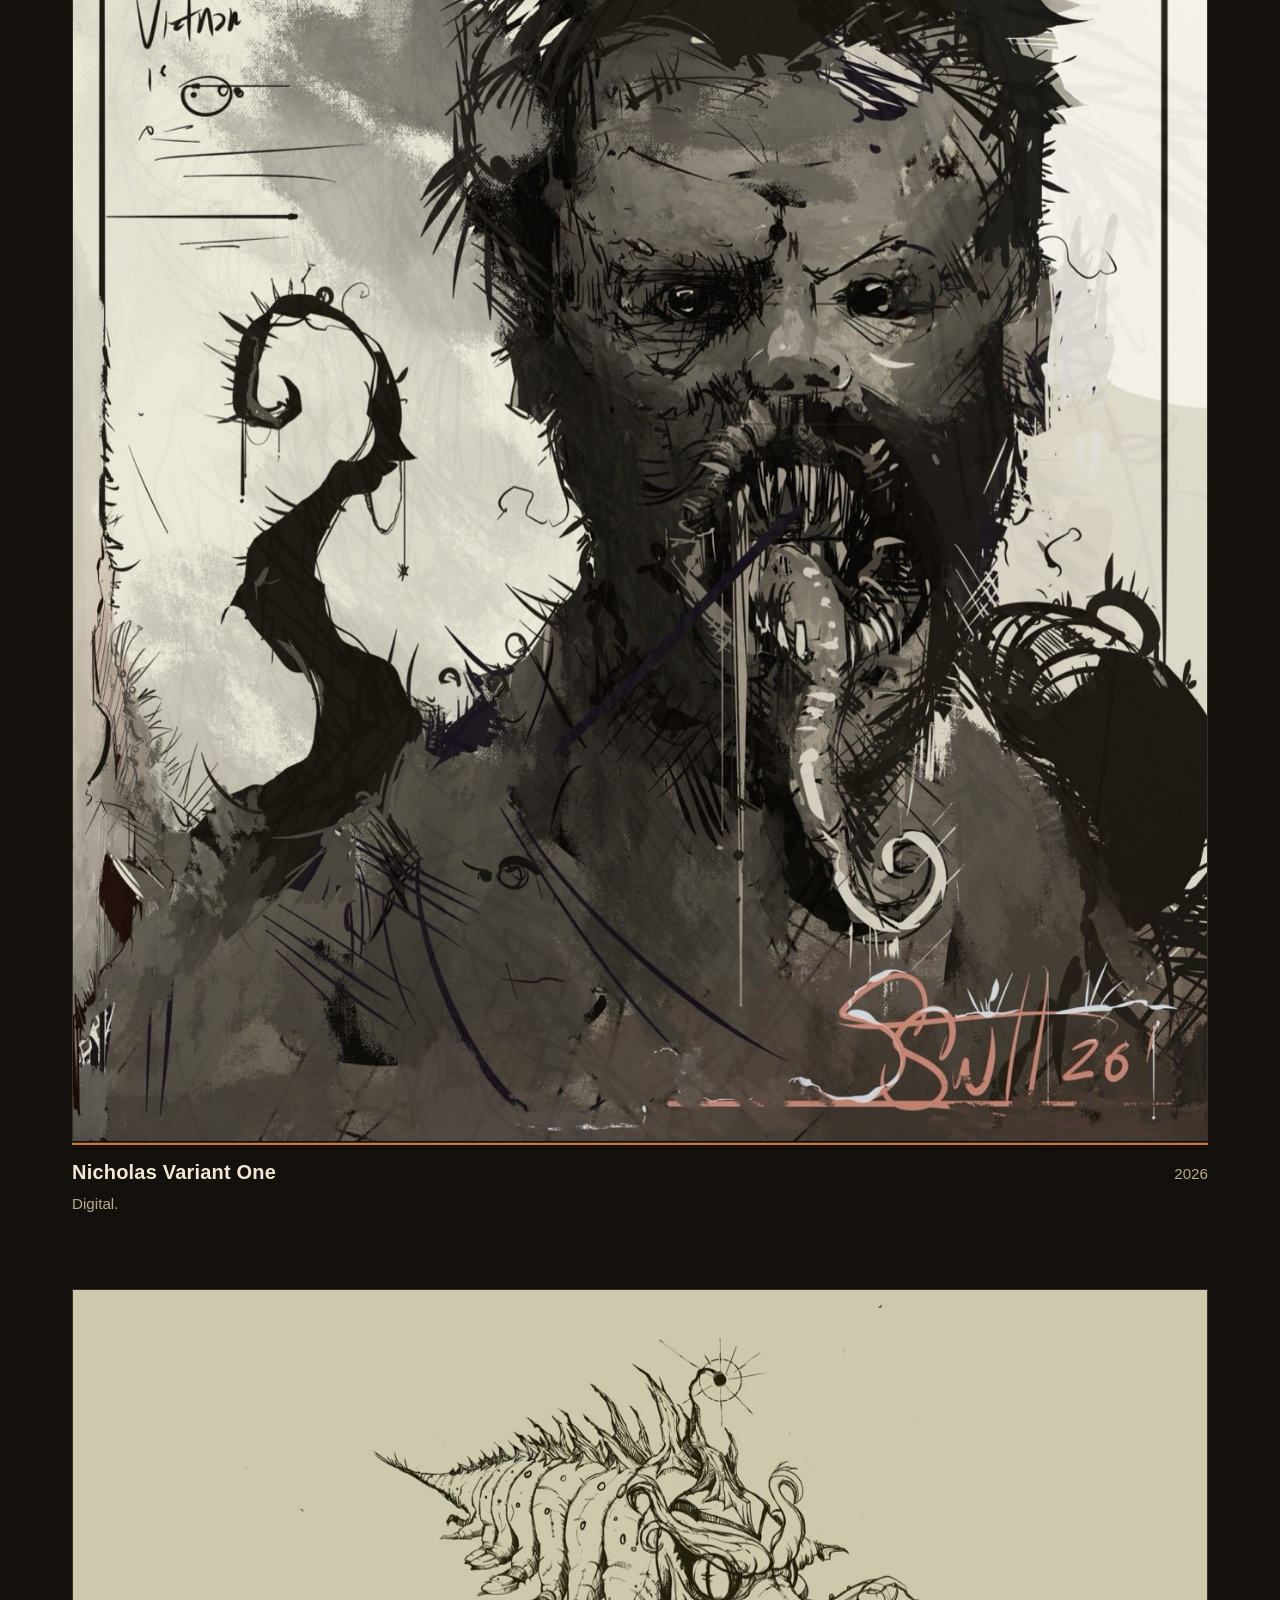
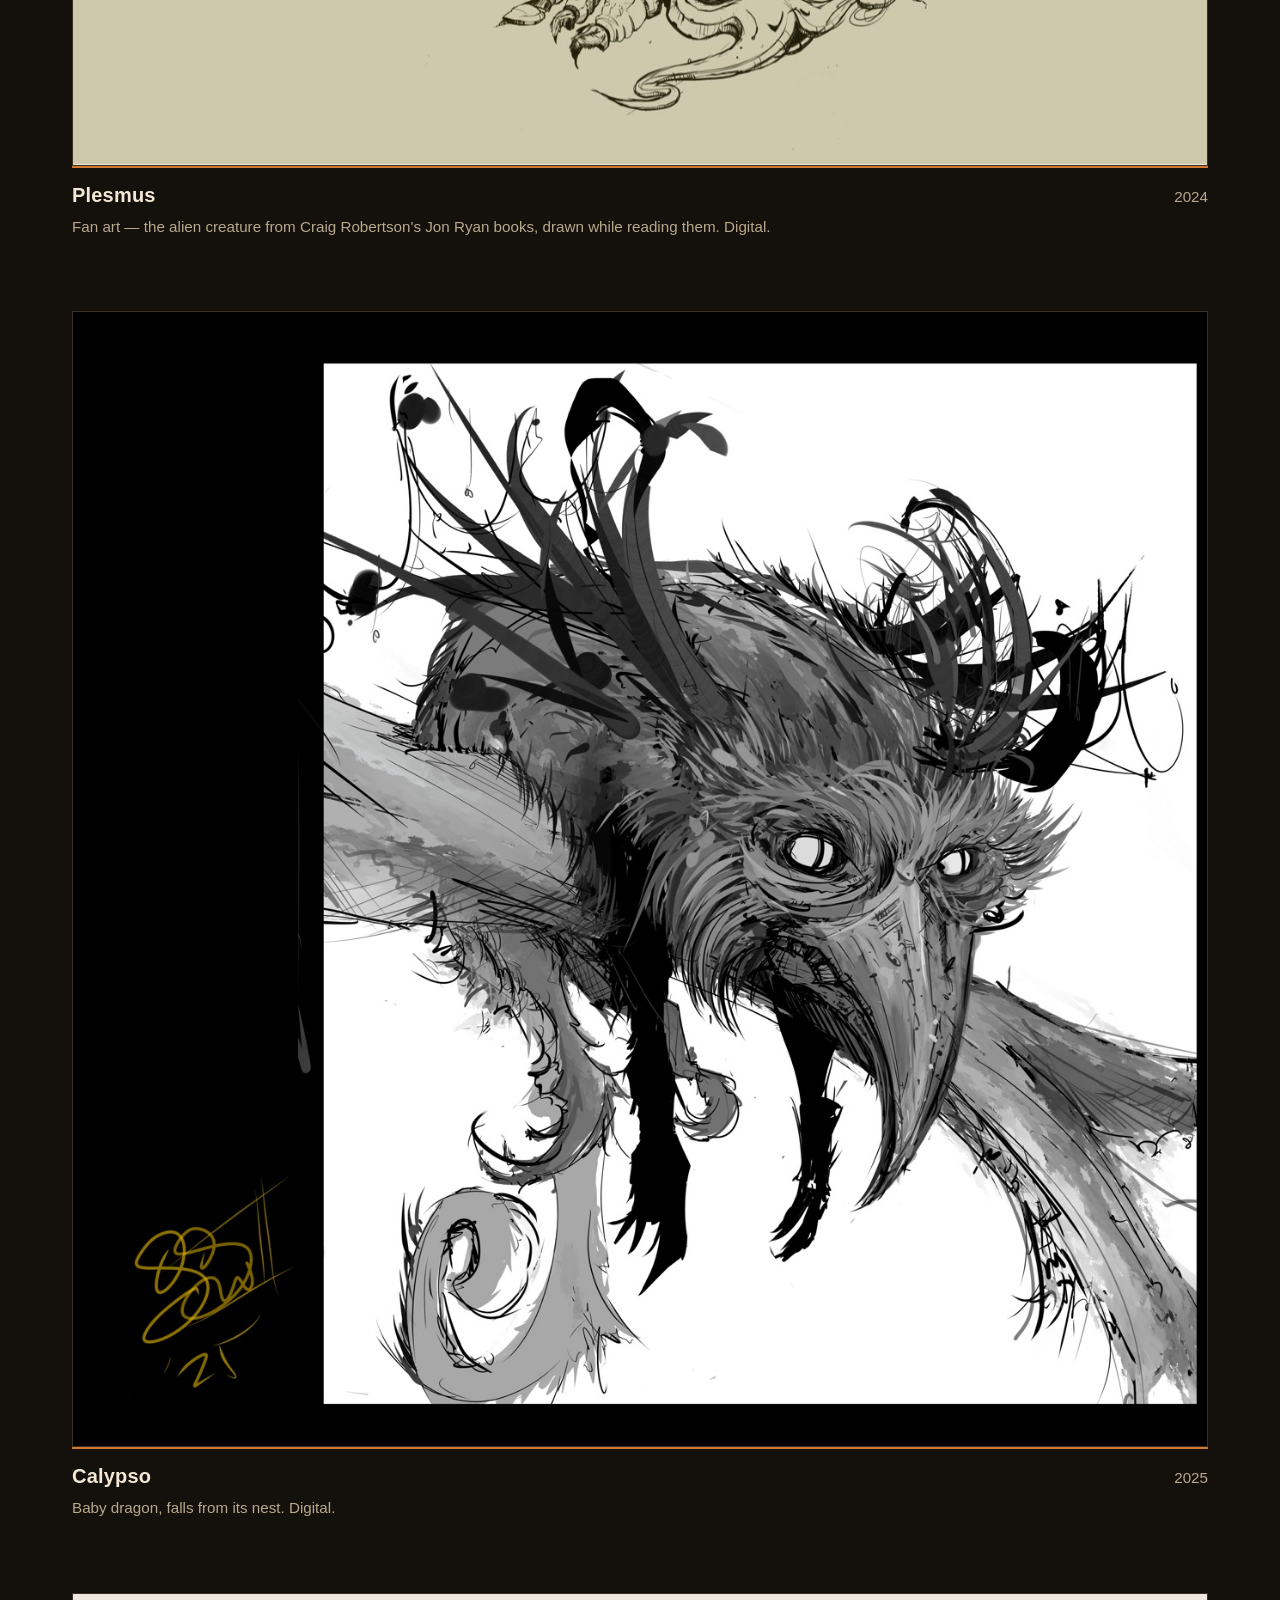
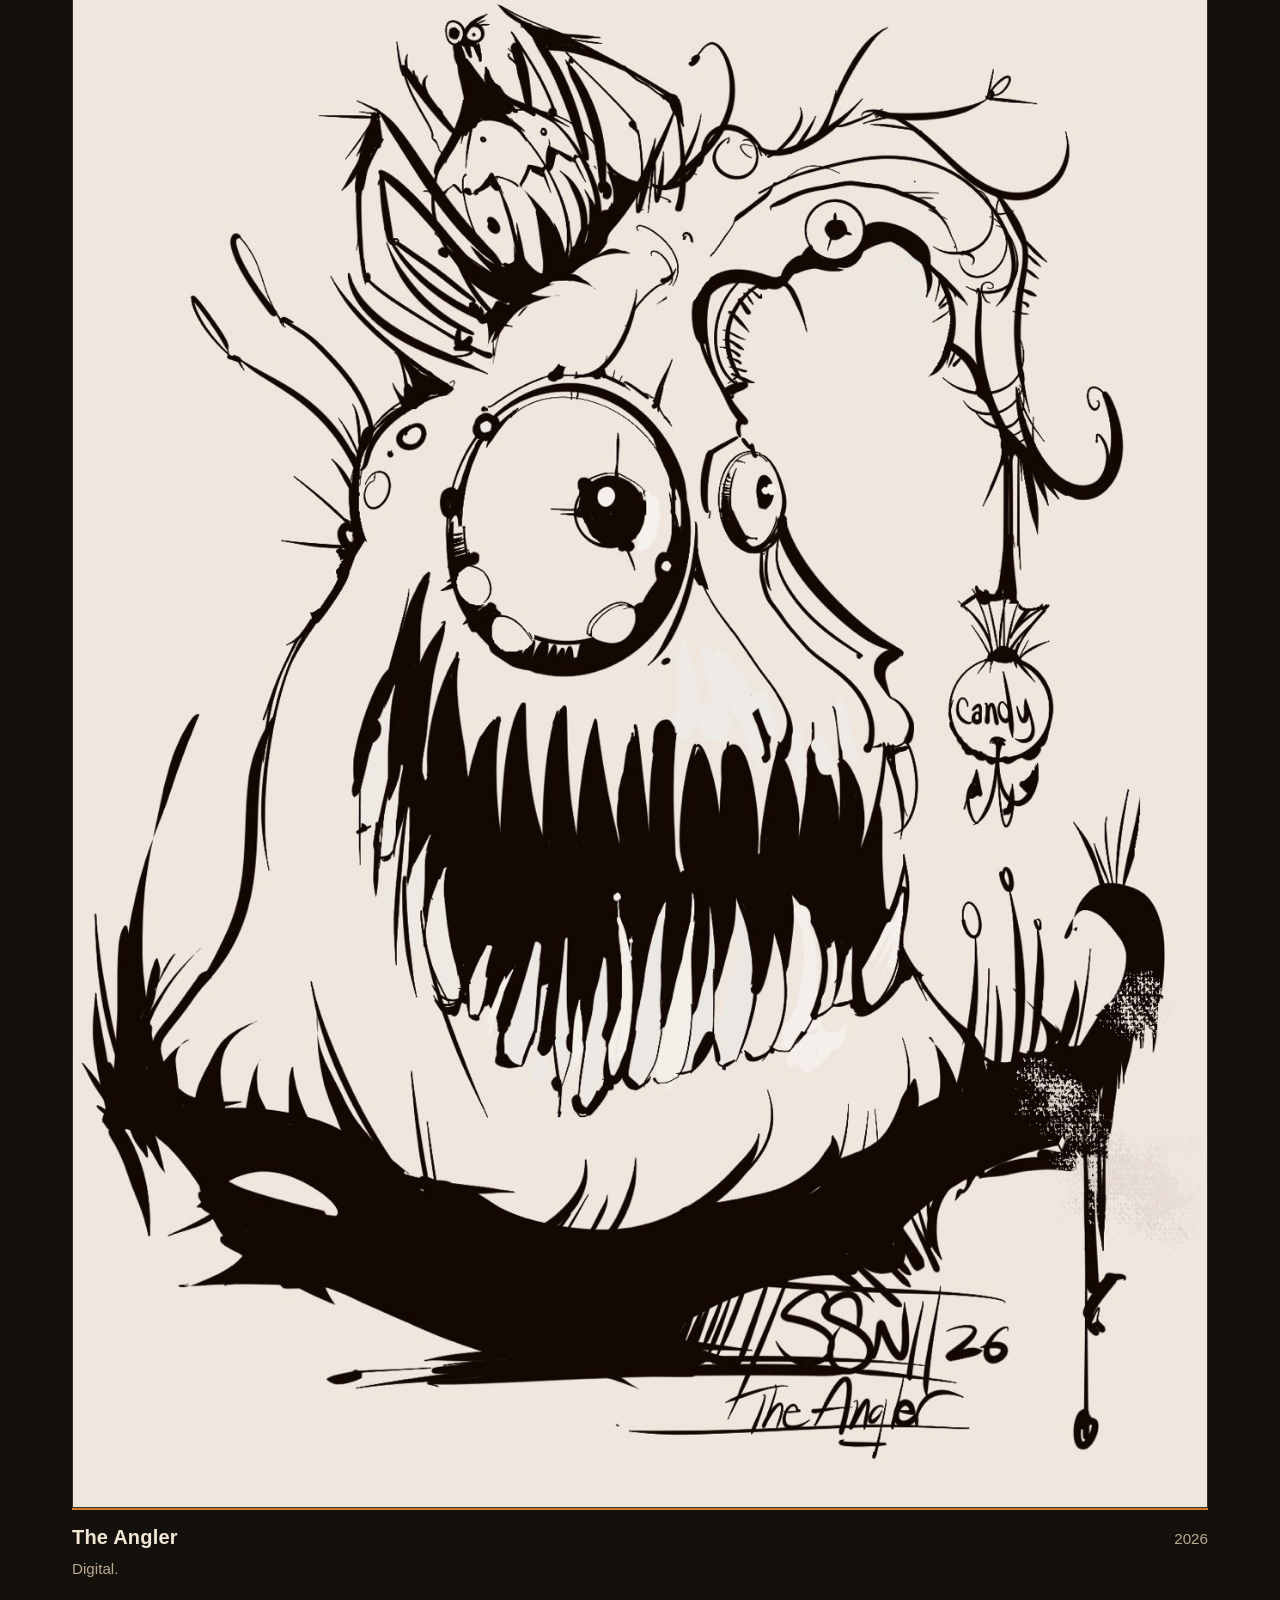
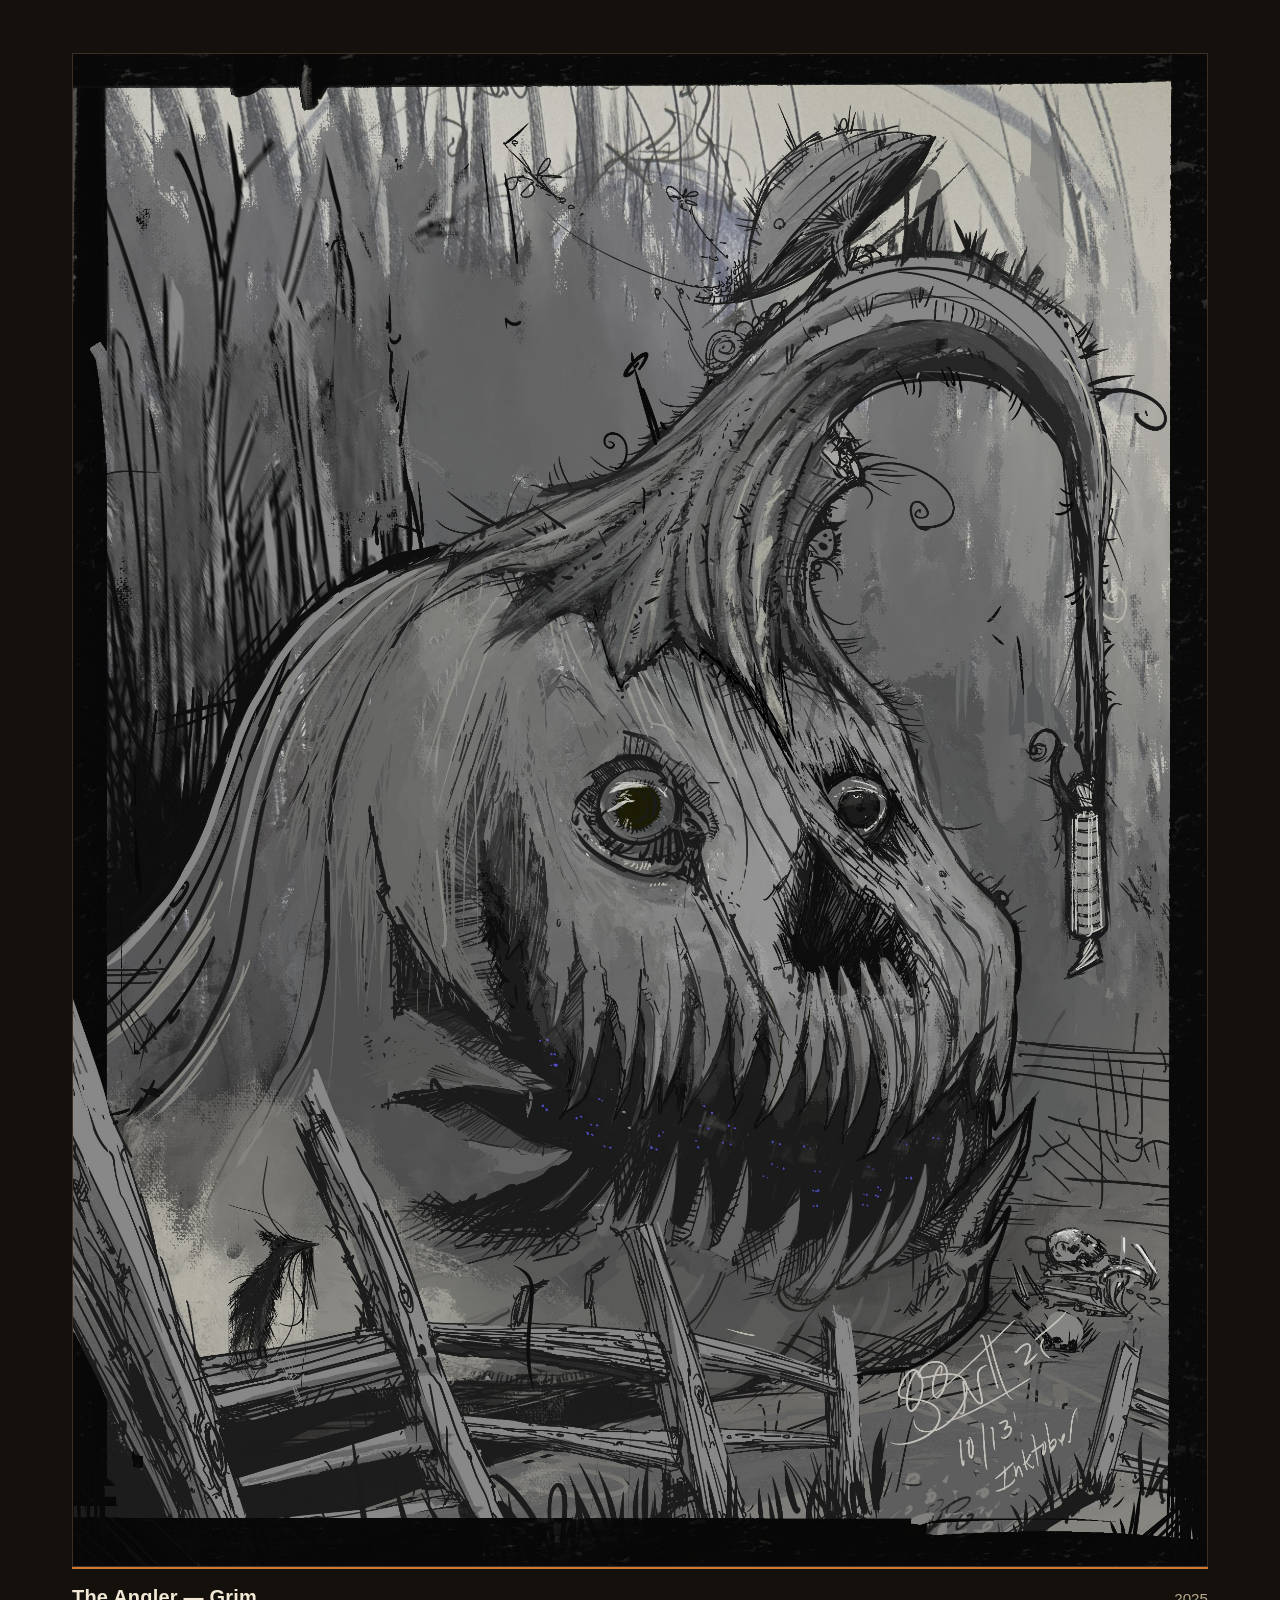
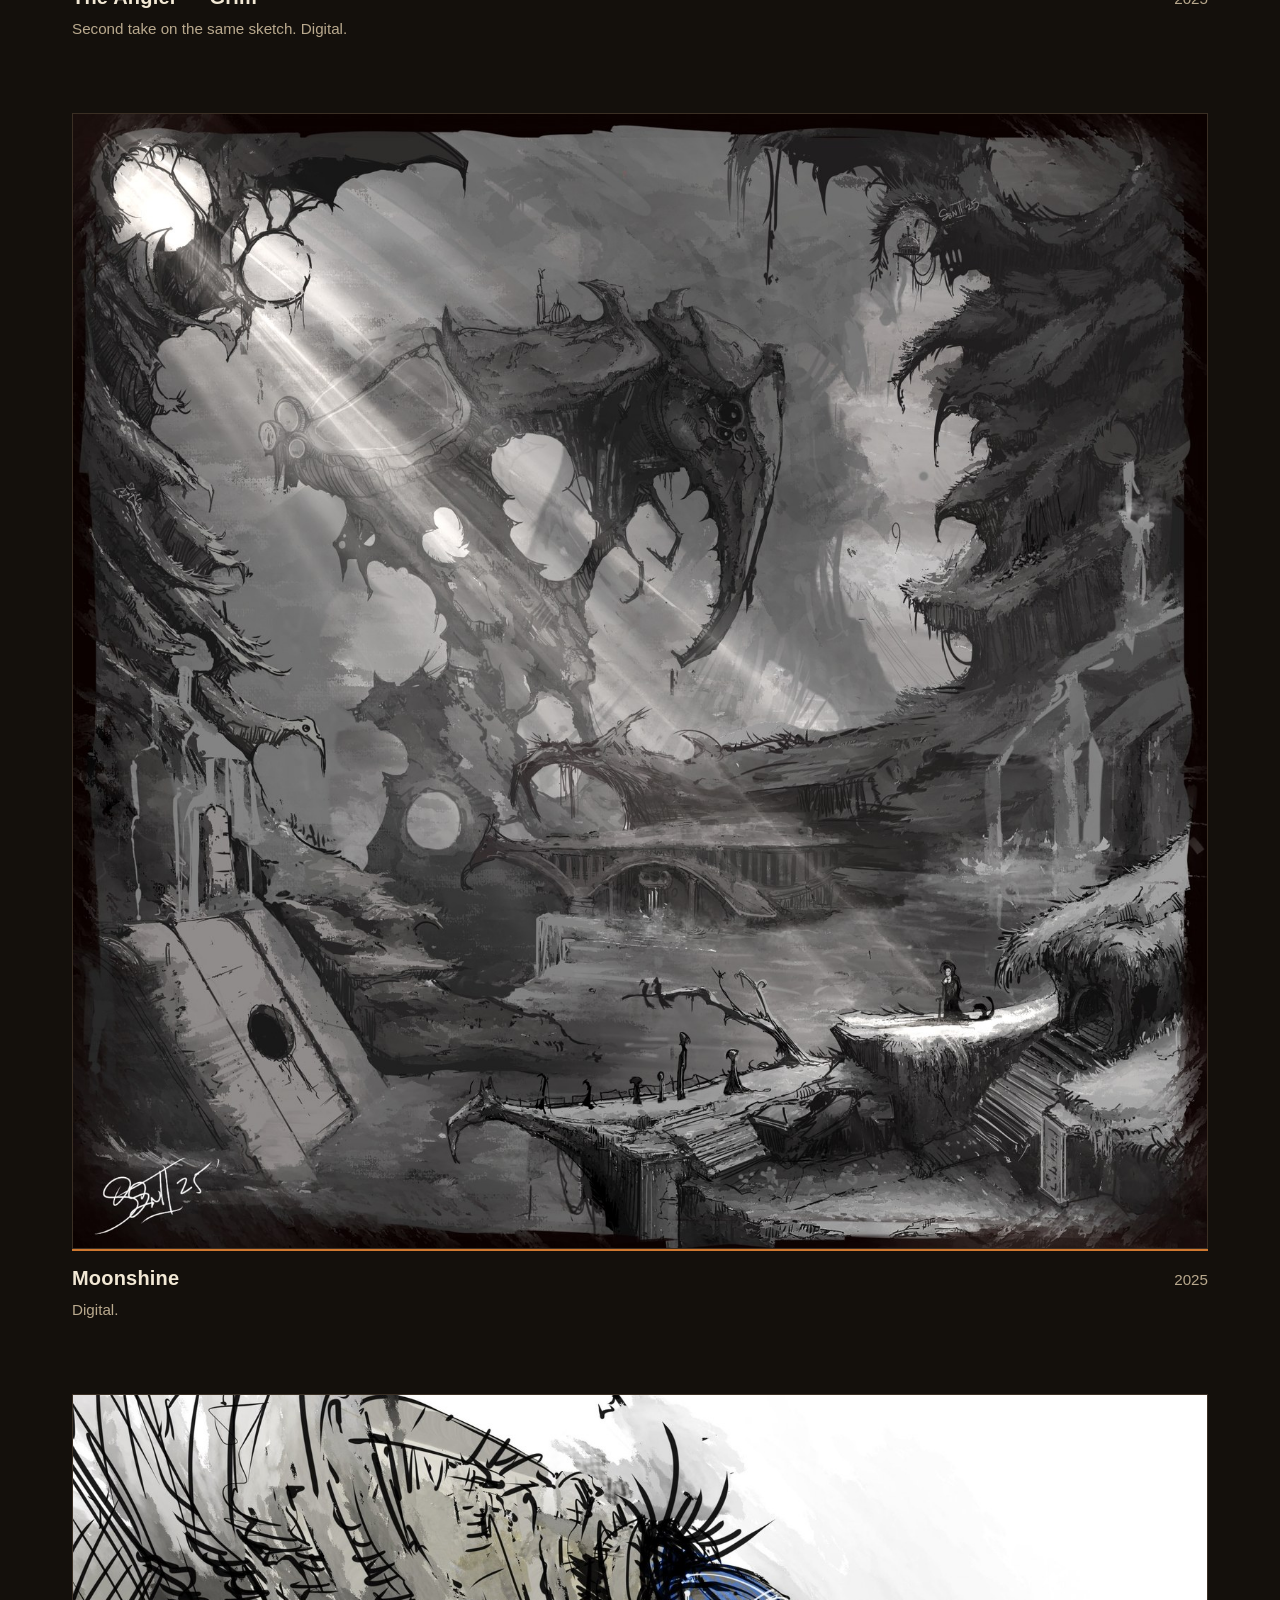
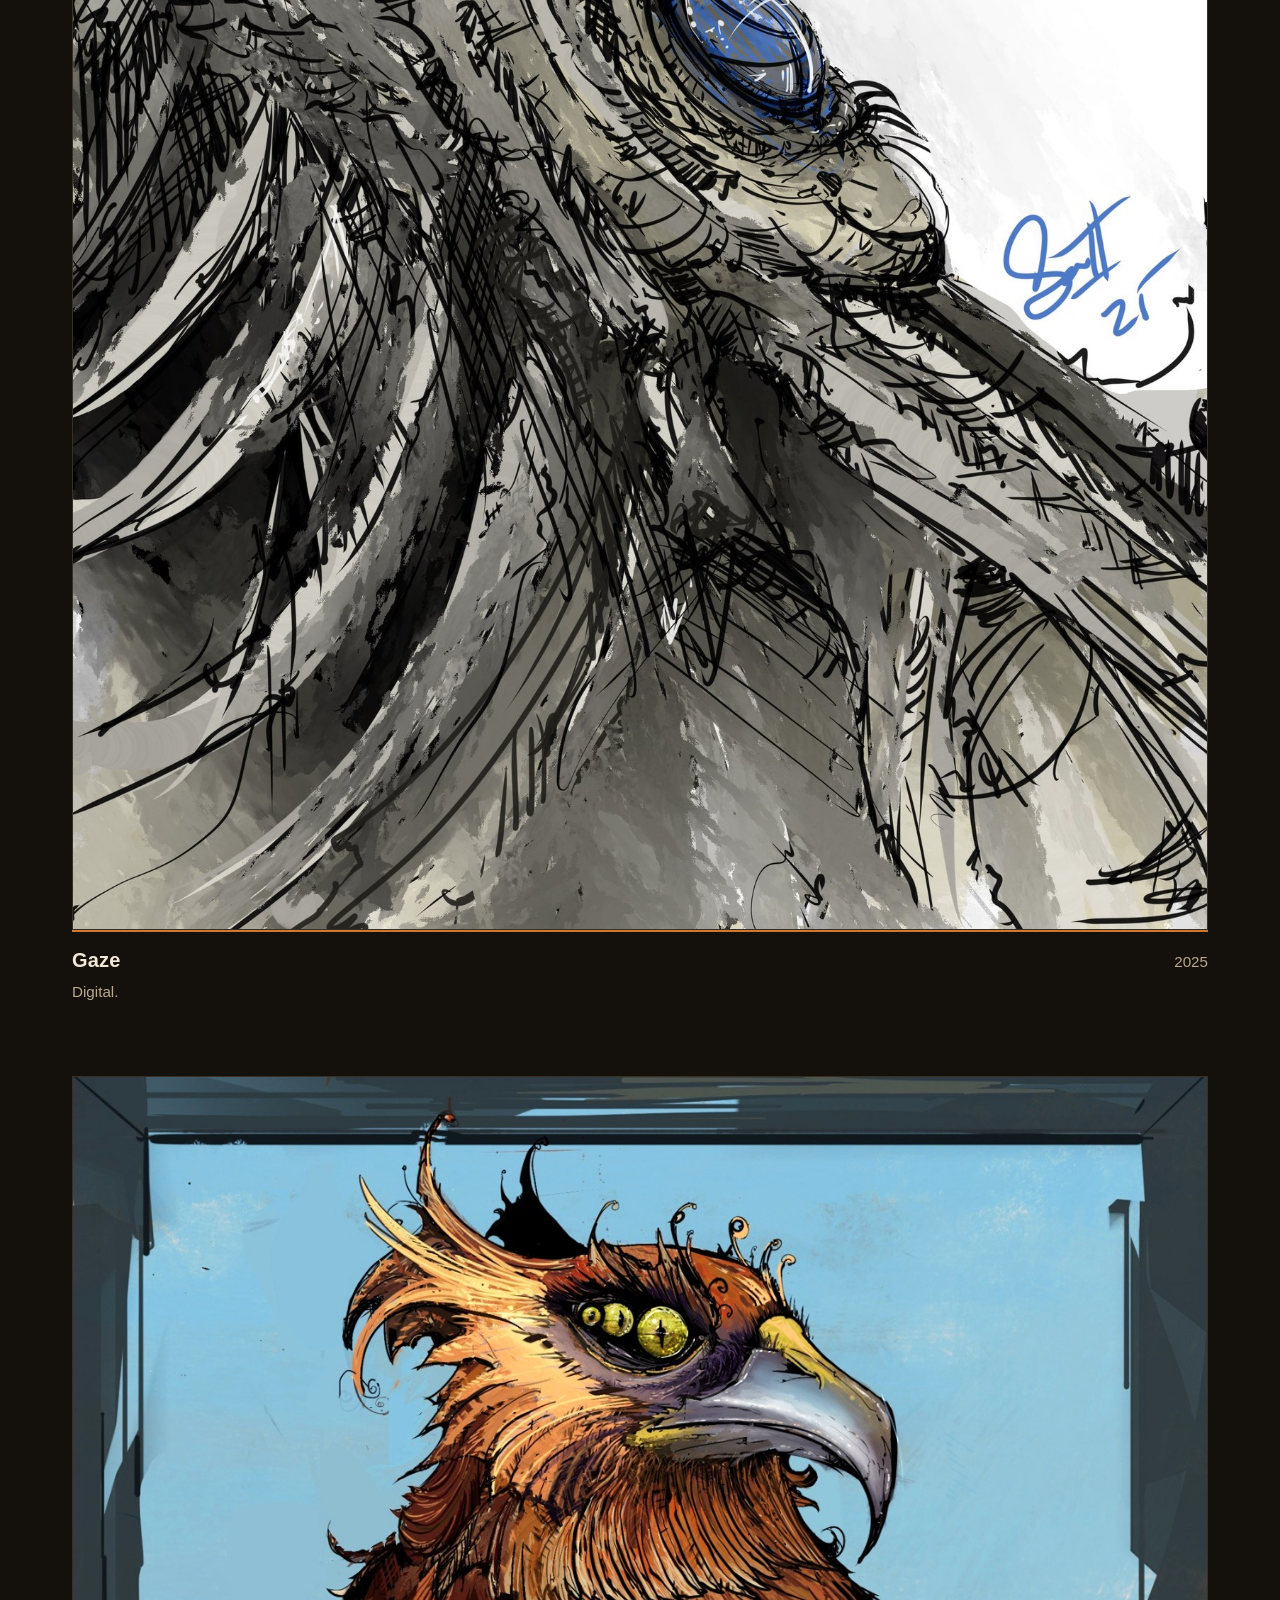
==== commit b947f3e3: "Revert Angler Grim note (battle-bot context belongs to Ephron)" ====
--- a/index.html
+++ b/index.html
@@ -134,7 +134,7 @@
   <div class="piece">
     <img src="img/angler-grim.jpg" alt="The Angler — Grim">
     <div class="cap"><h3>The Angler — Grim</h3><span>2025</span></div>
-    <p class="note">Second take on the same sketch — a broken old battle bot. Digital.</p>
+    <p class="note">Second take on the same sketch. Digital.</p>
   </div>
 
   <div class="piece">
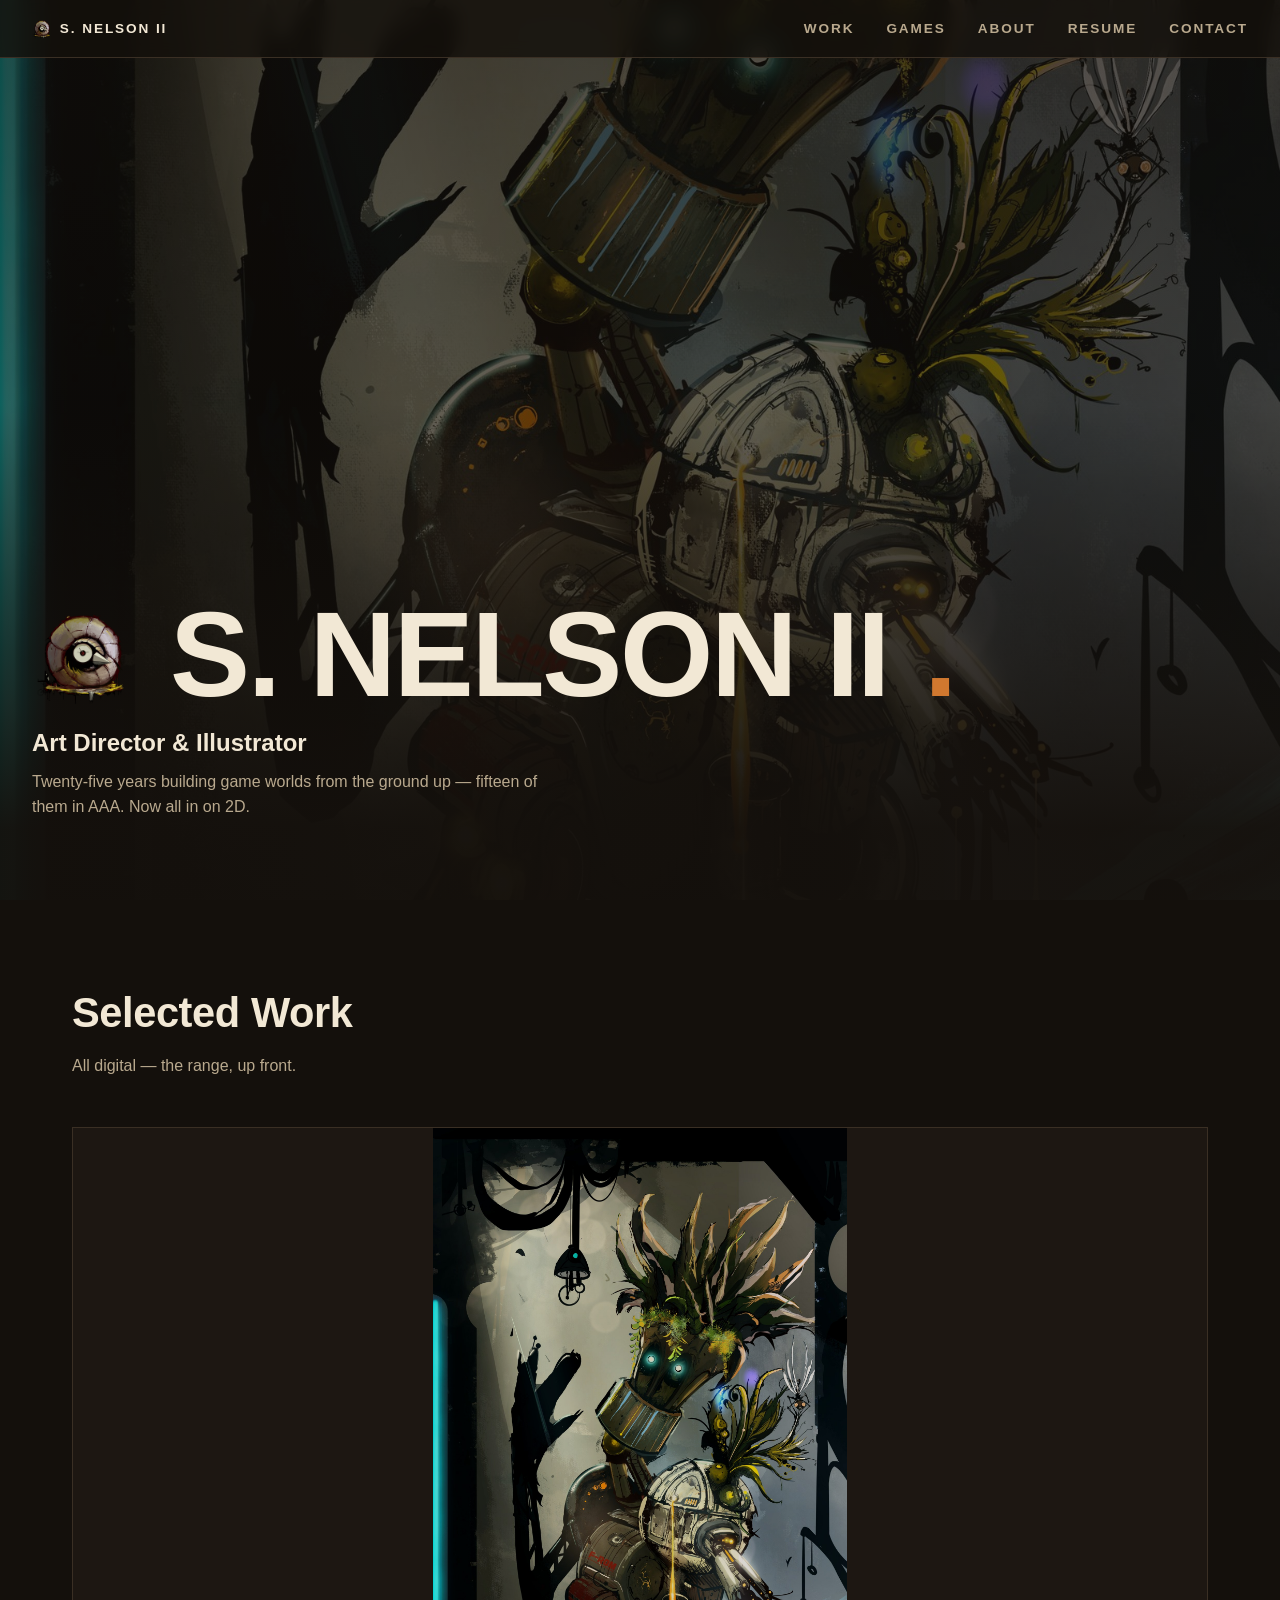
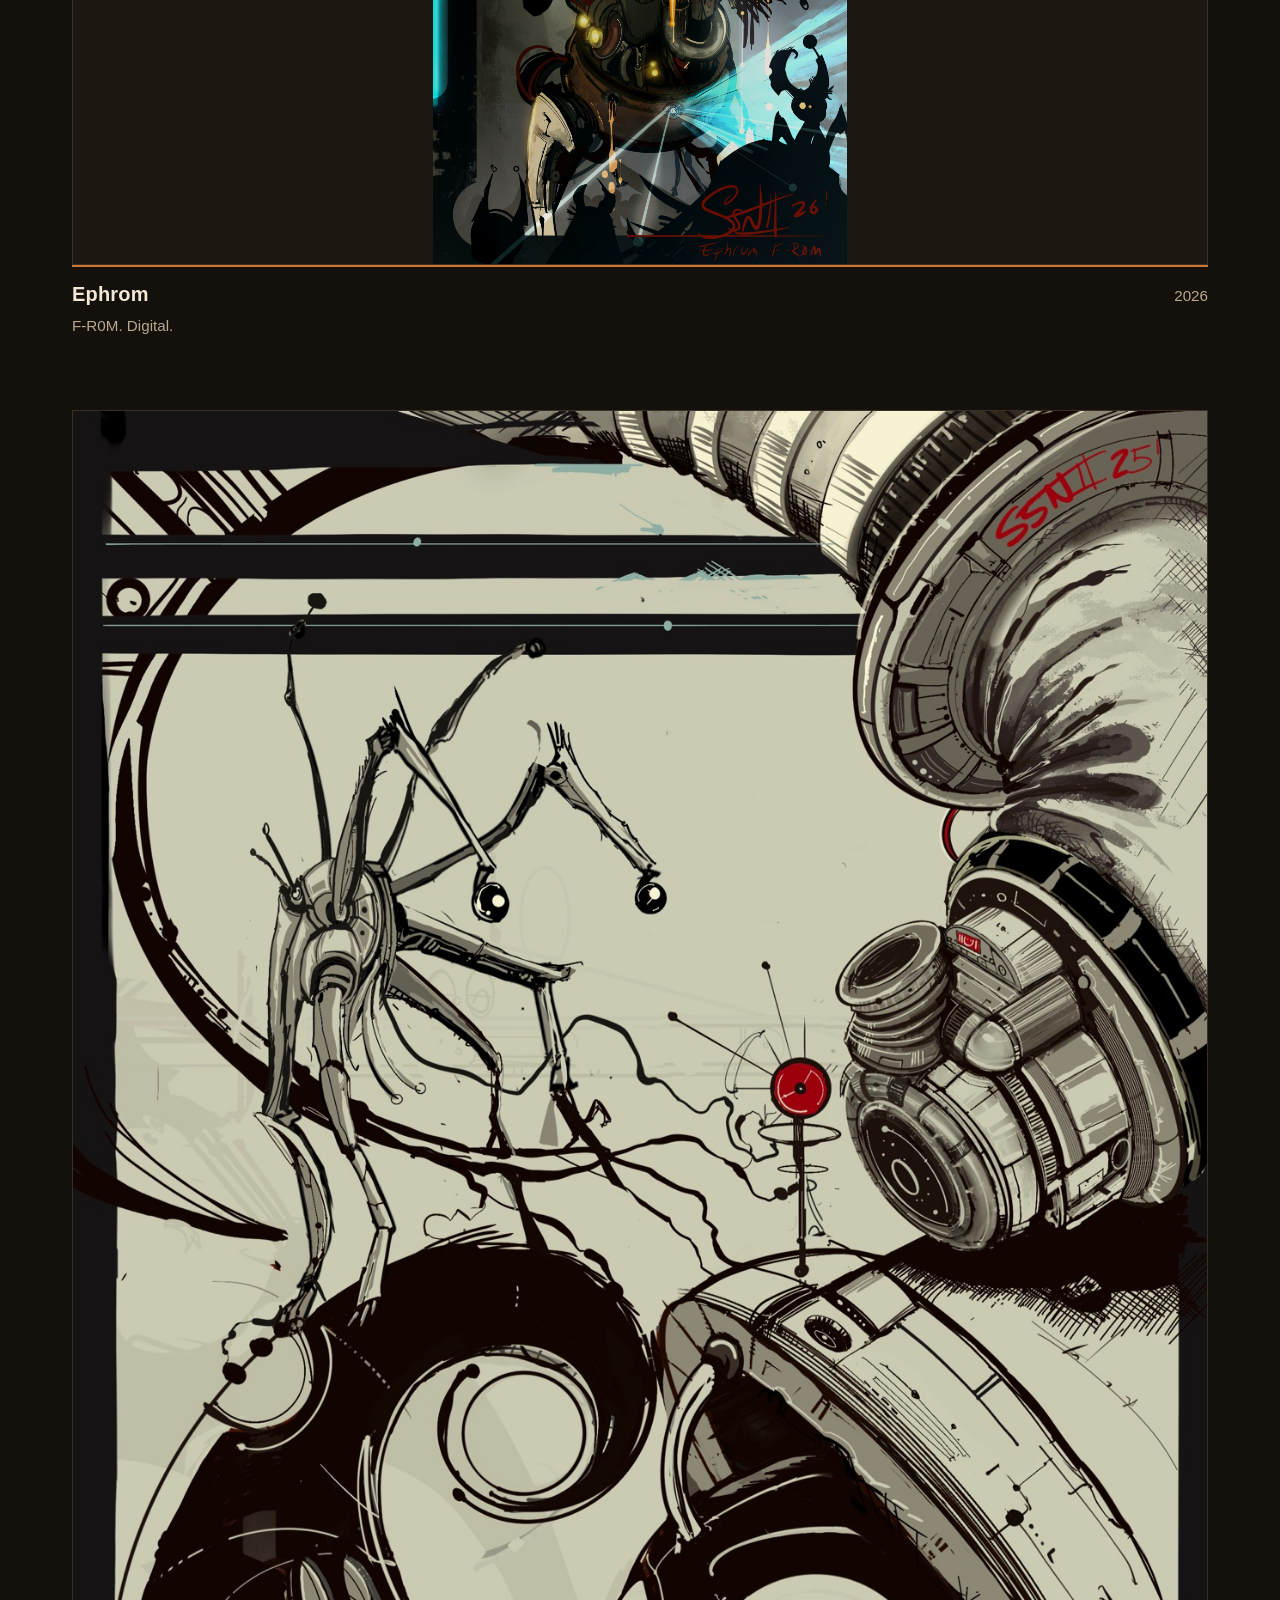
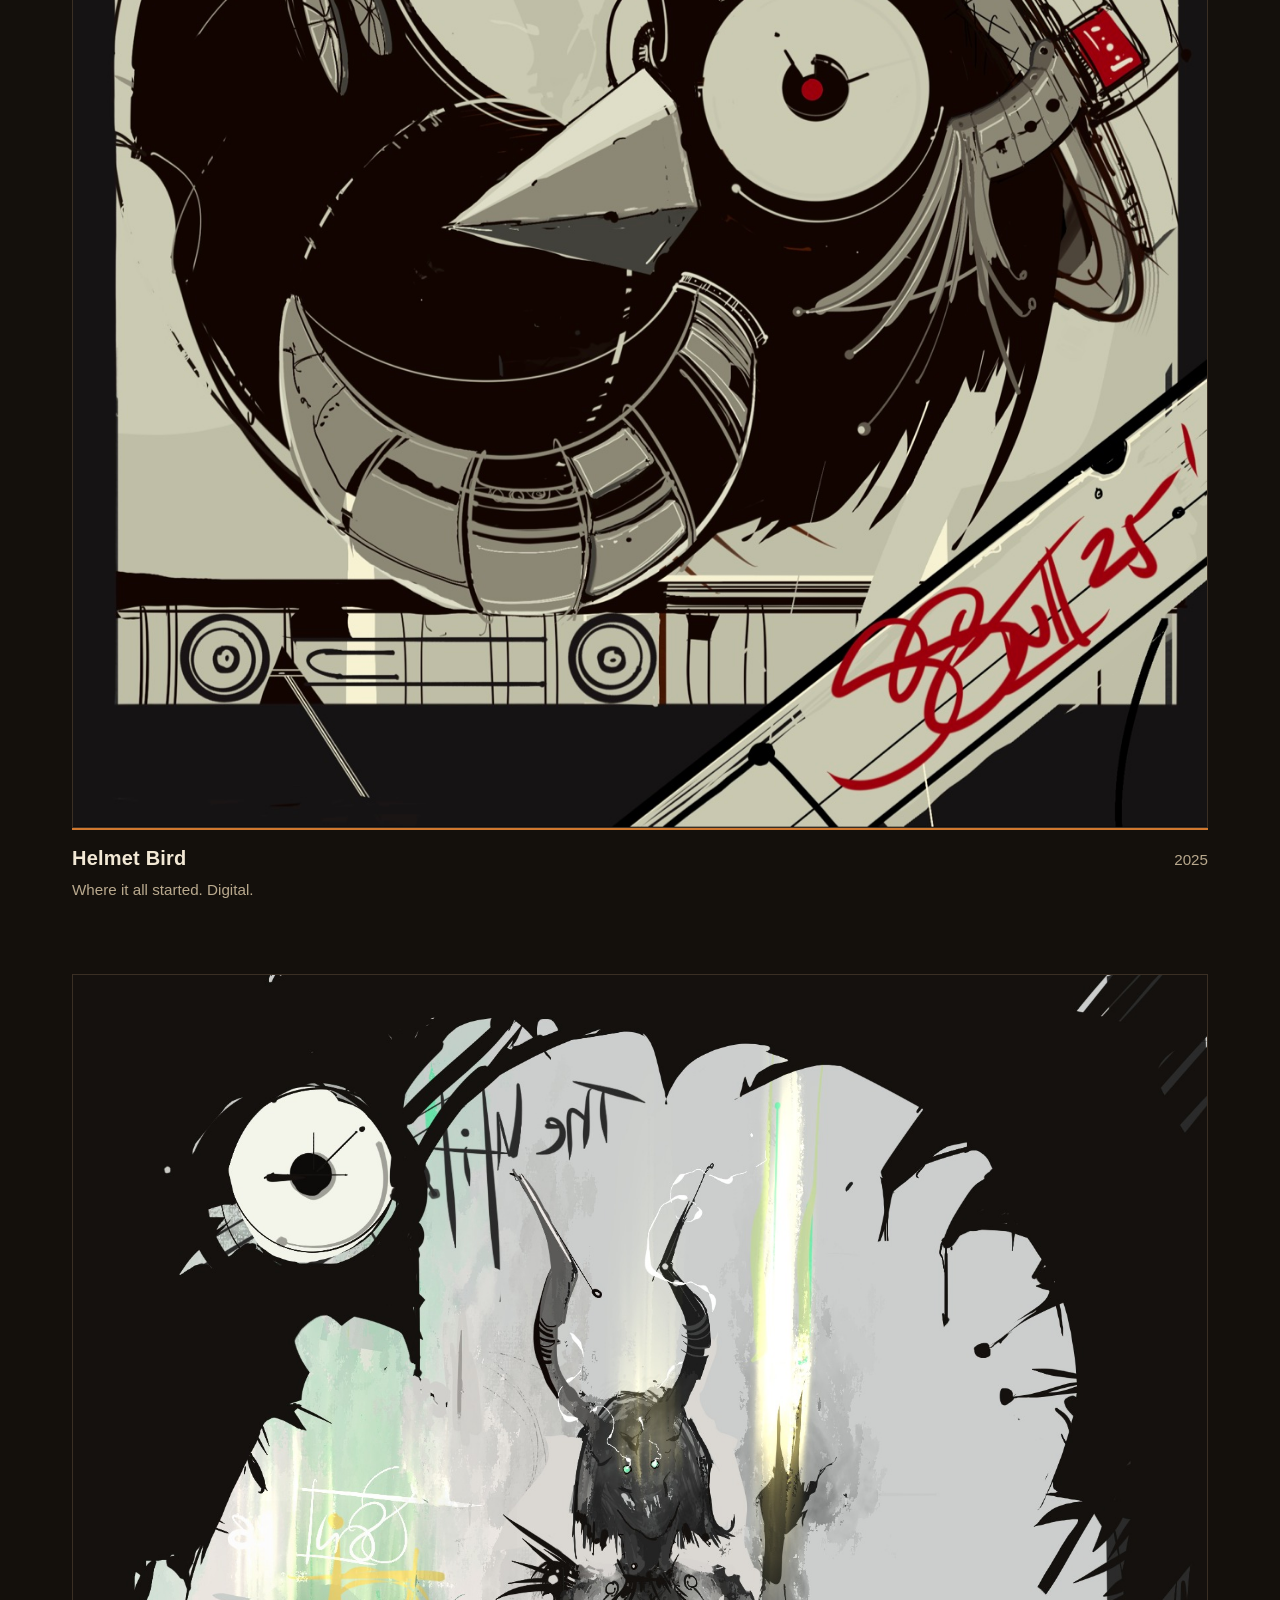
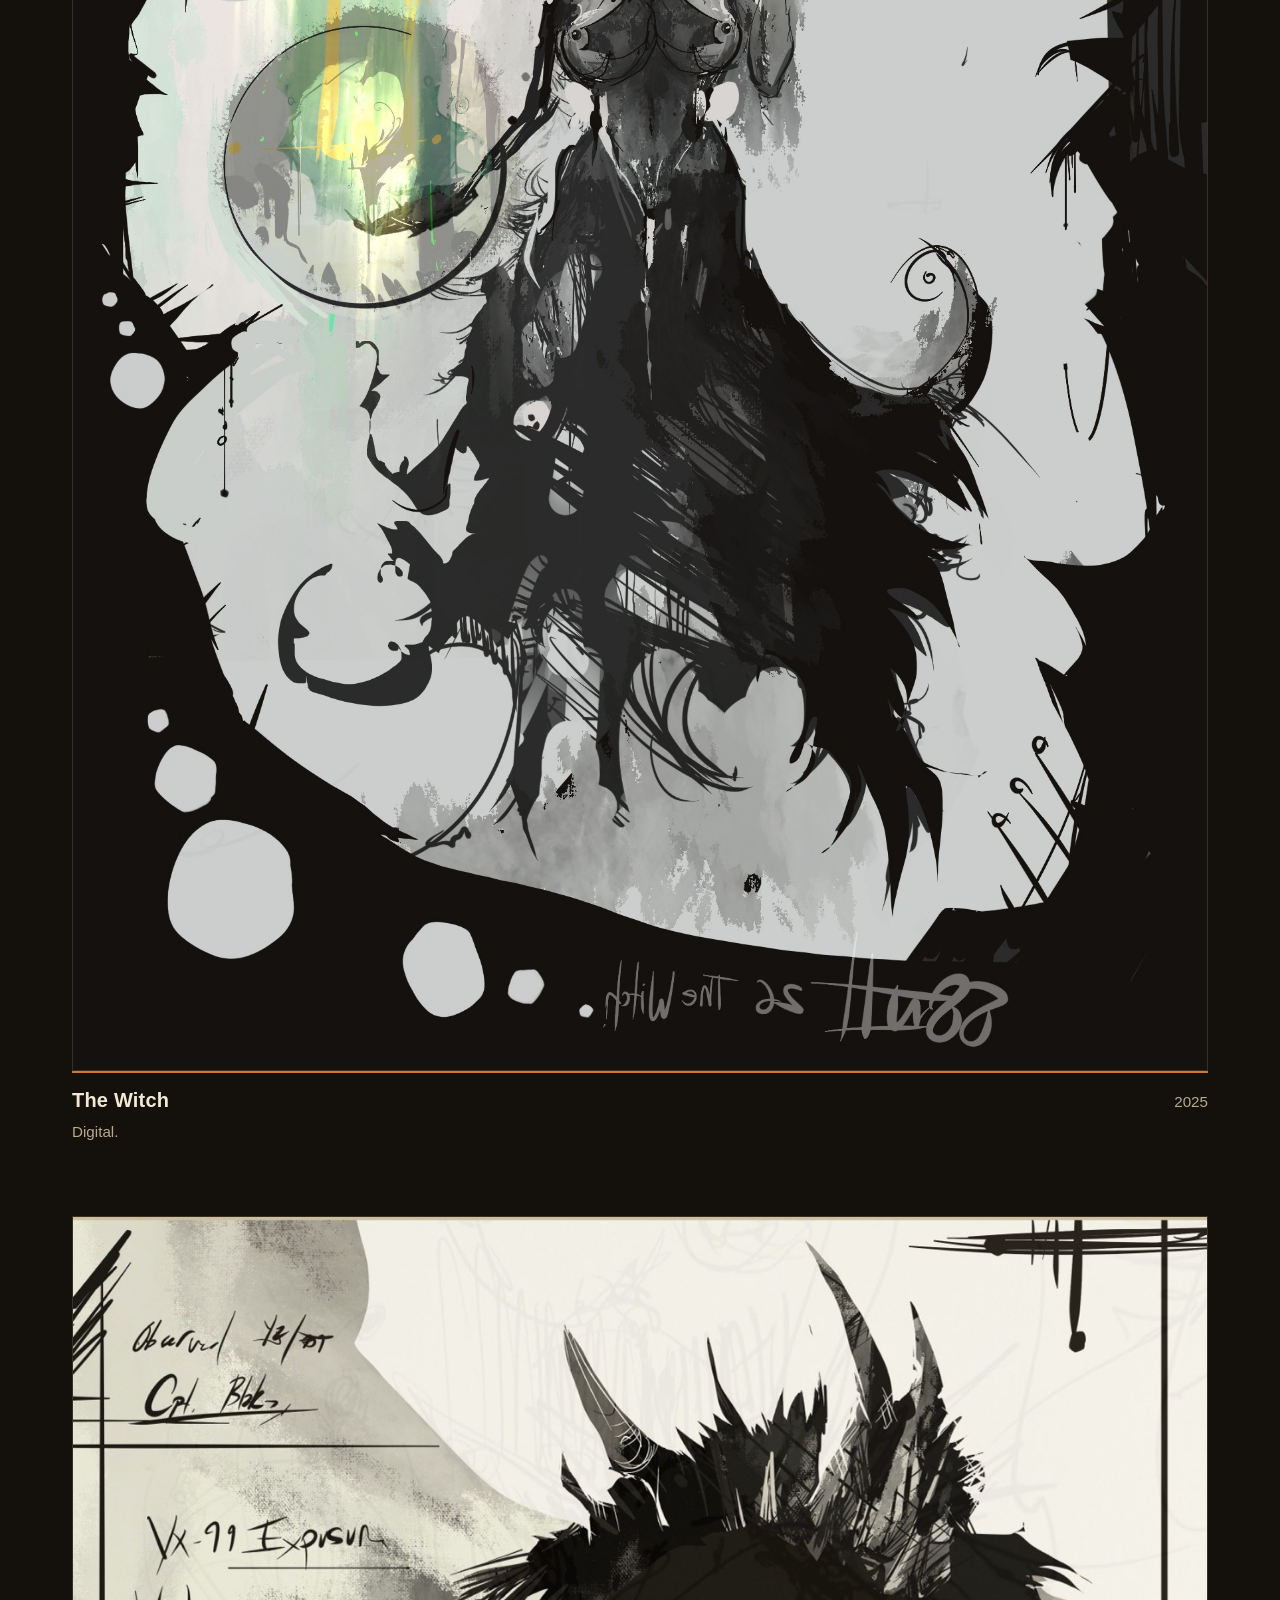
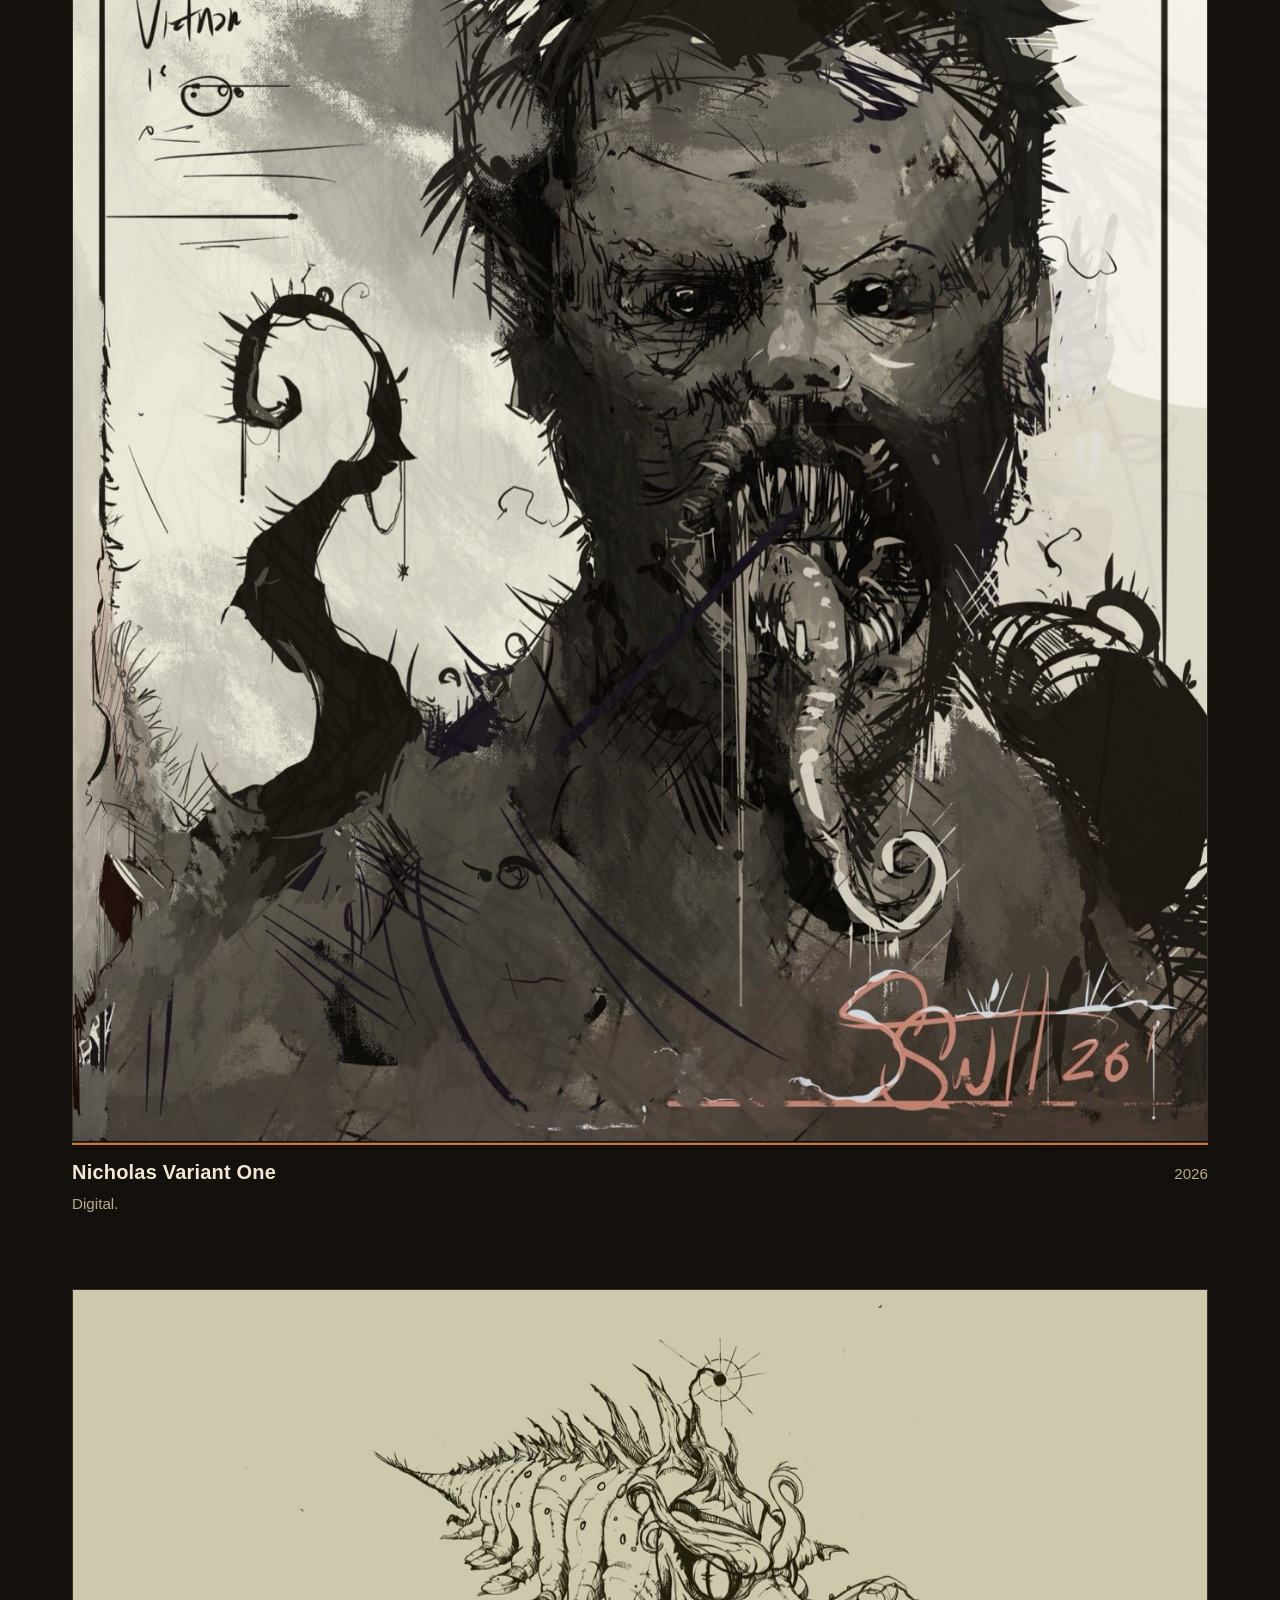
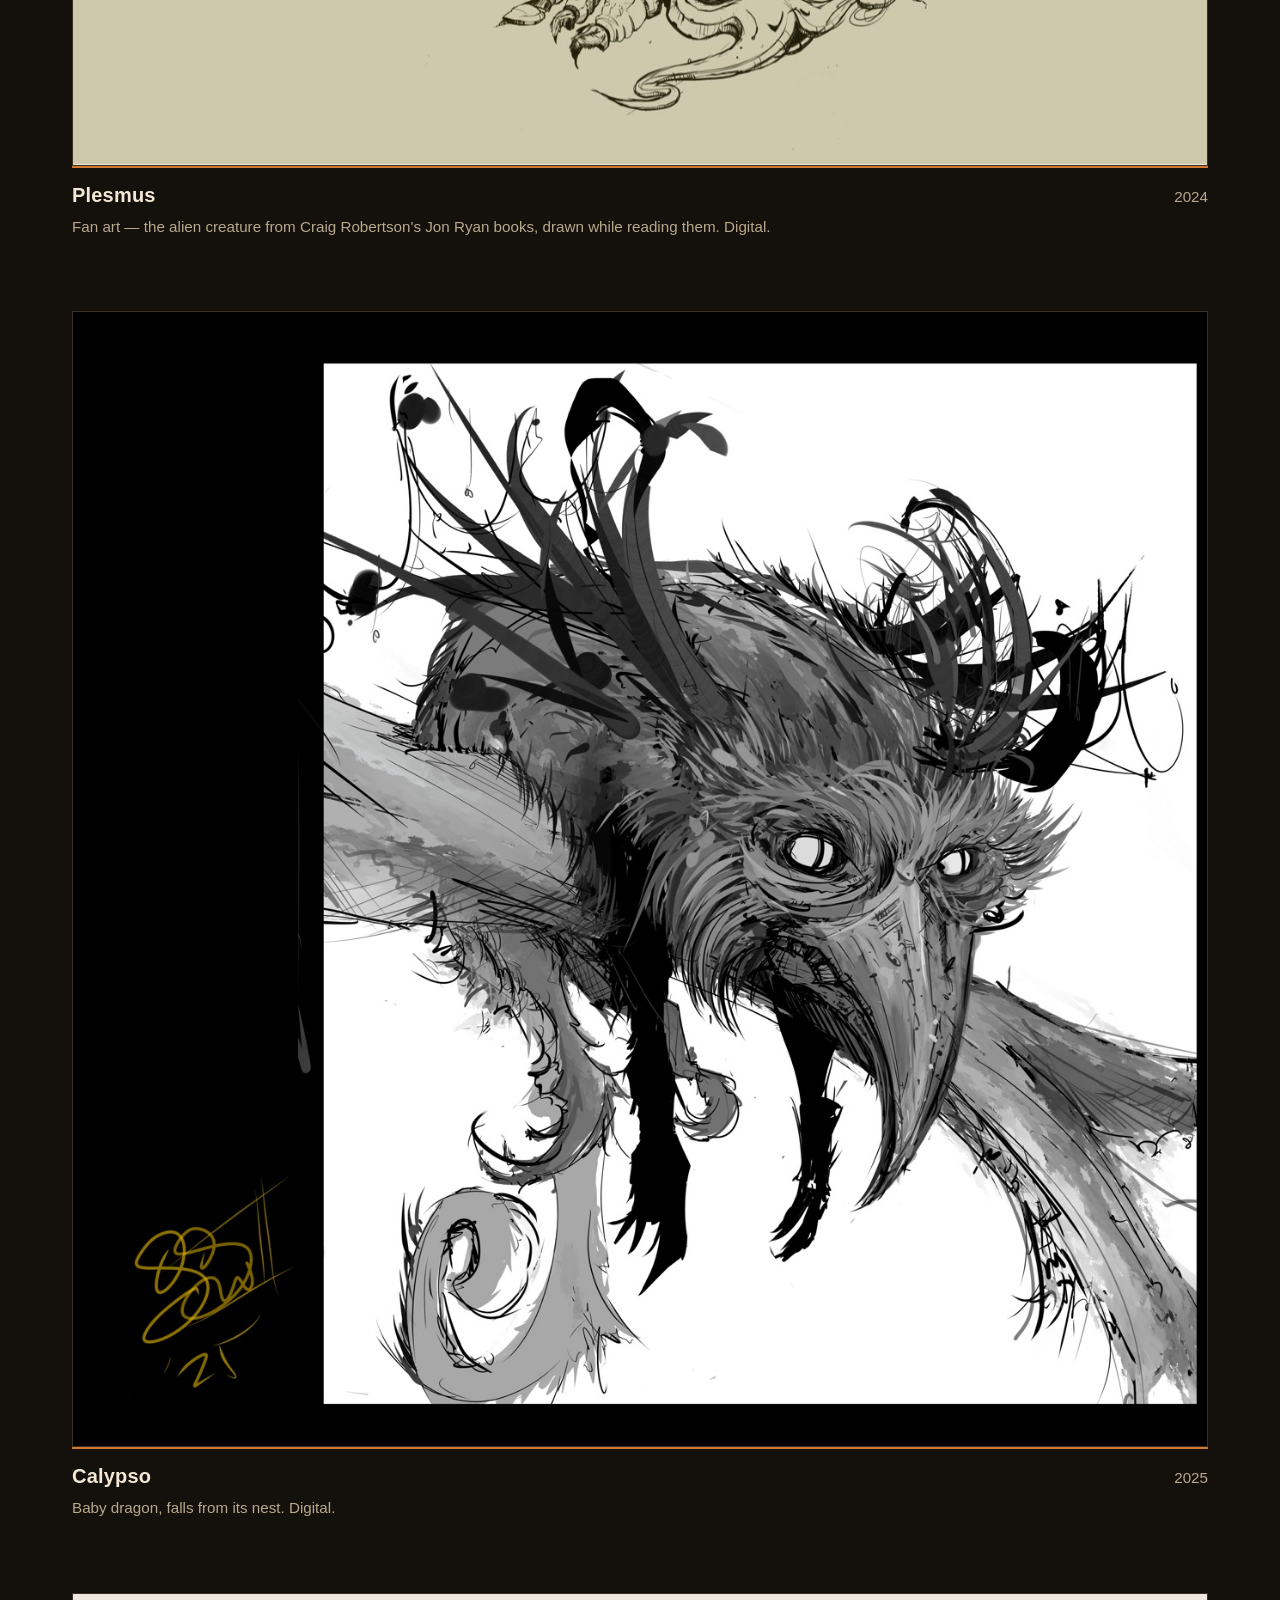
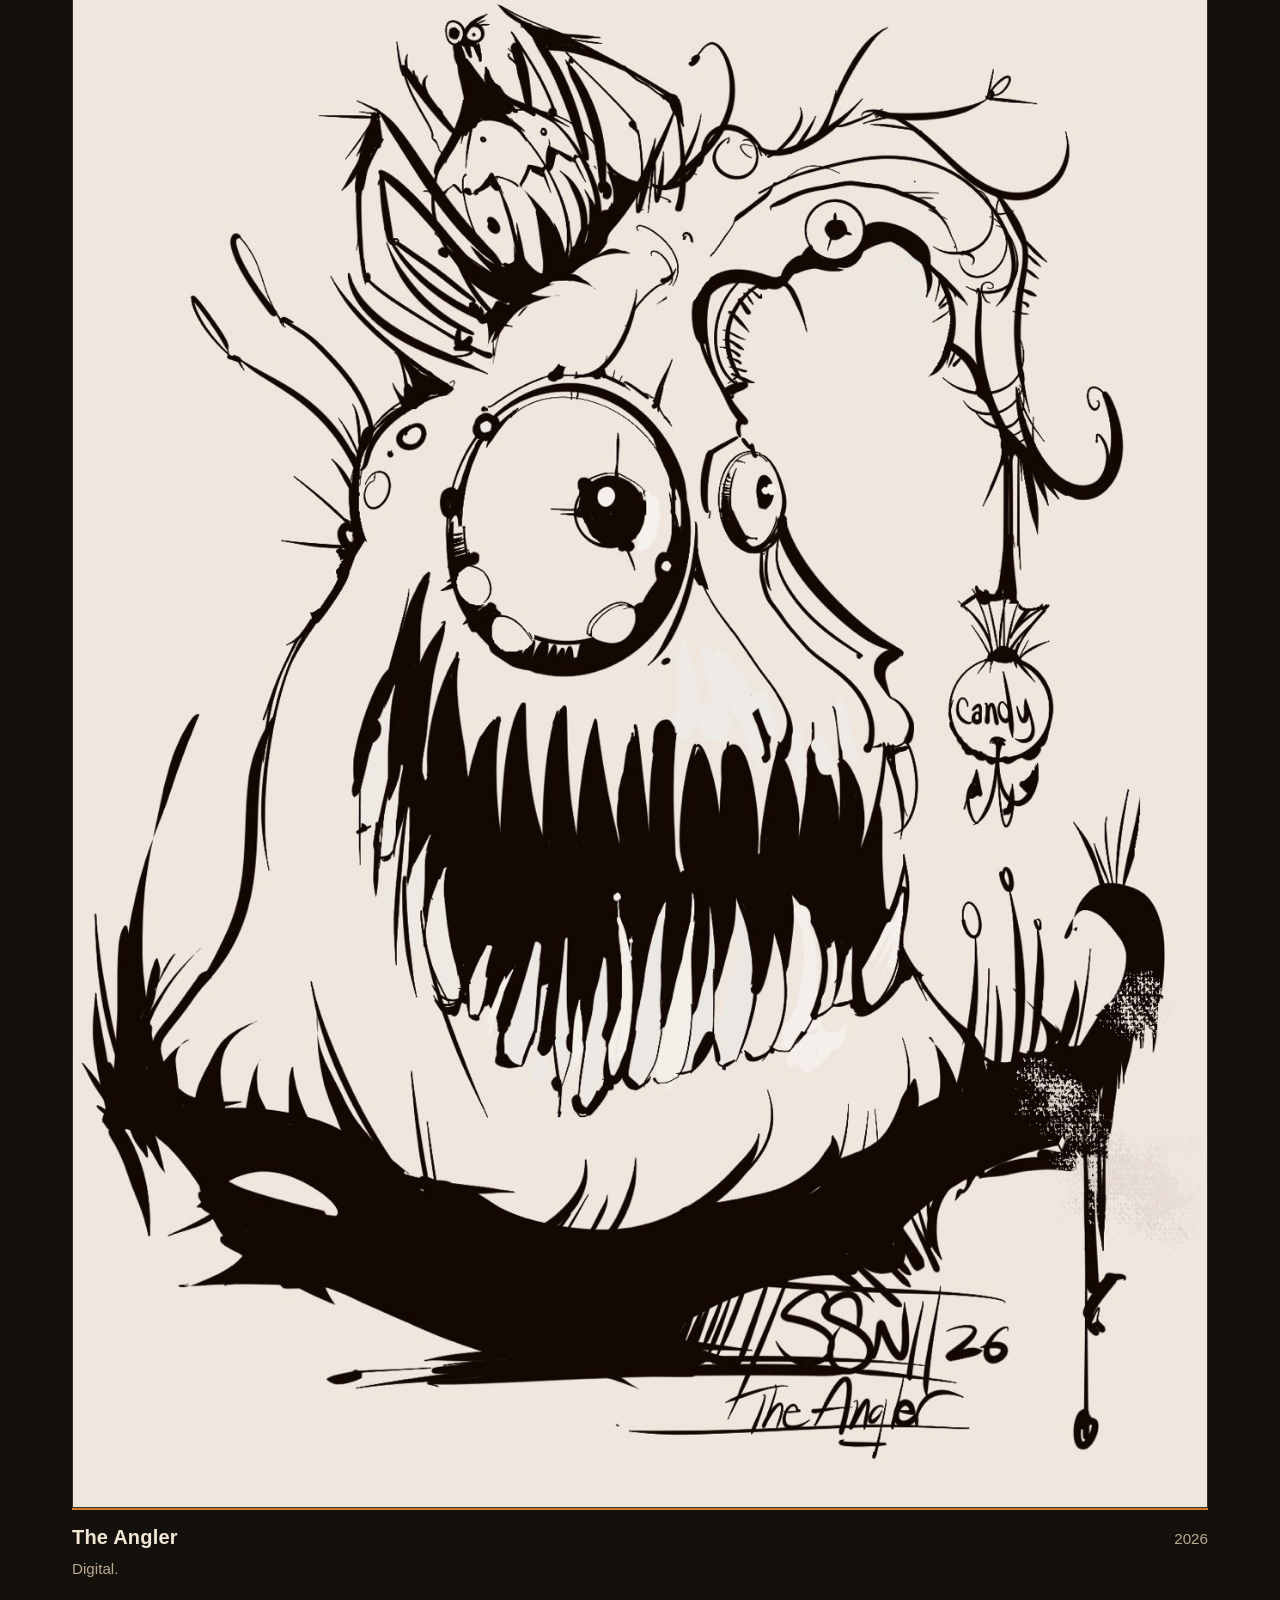
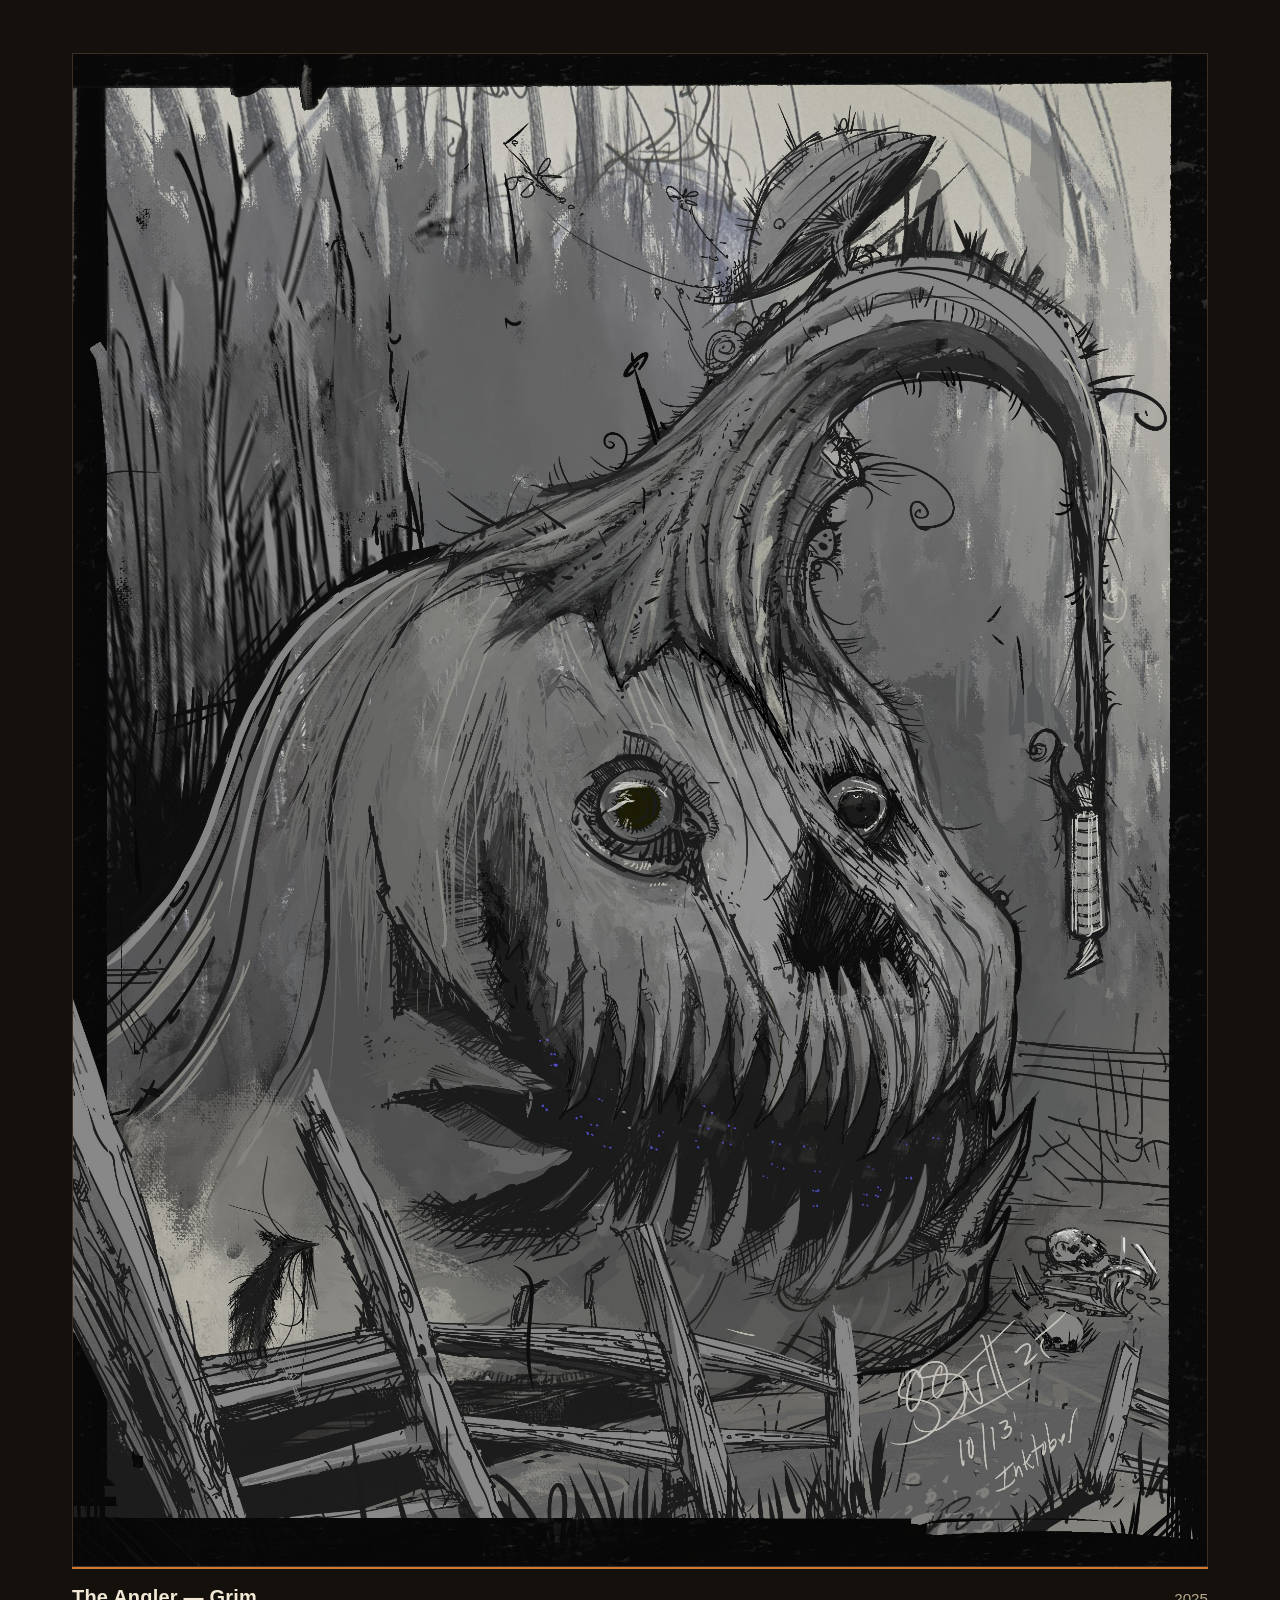
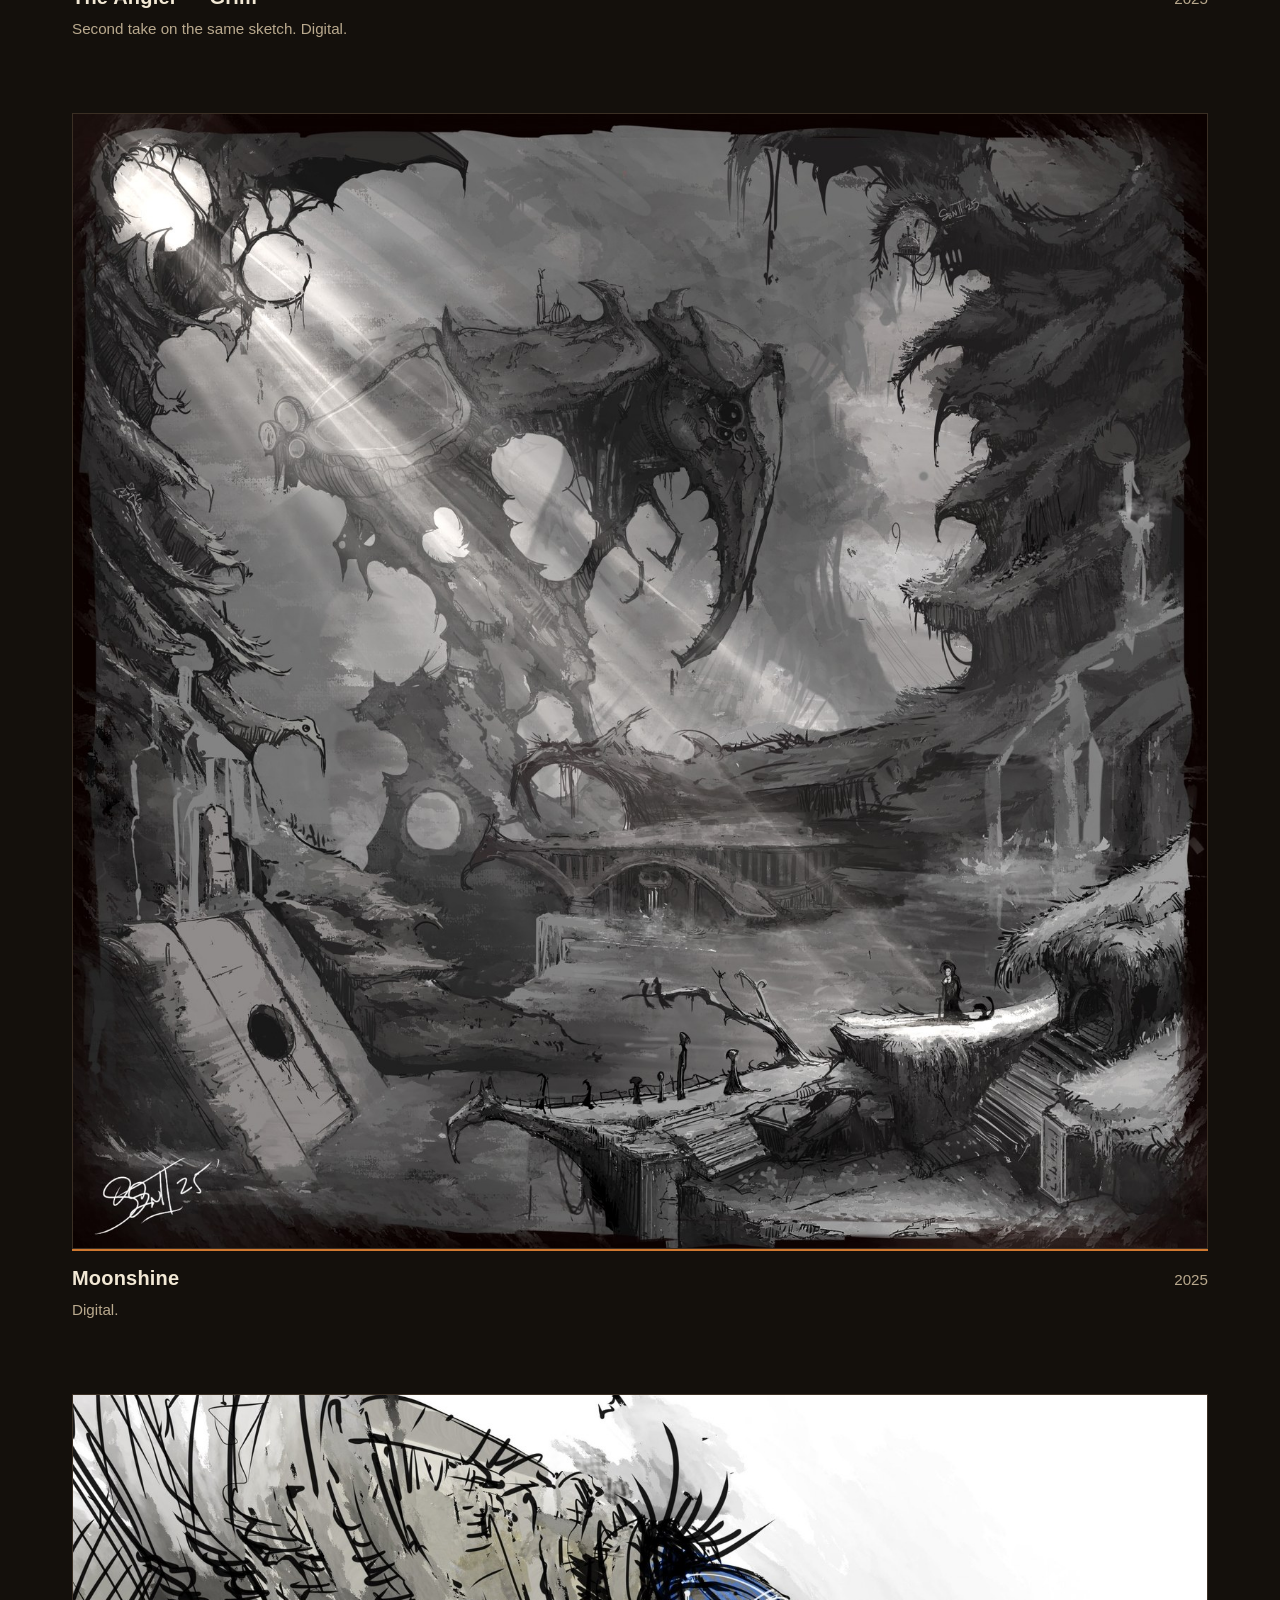
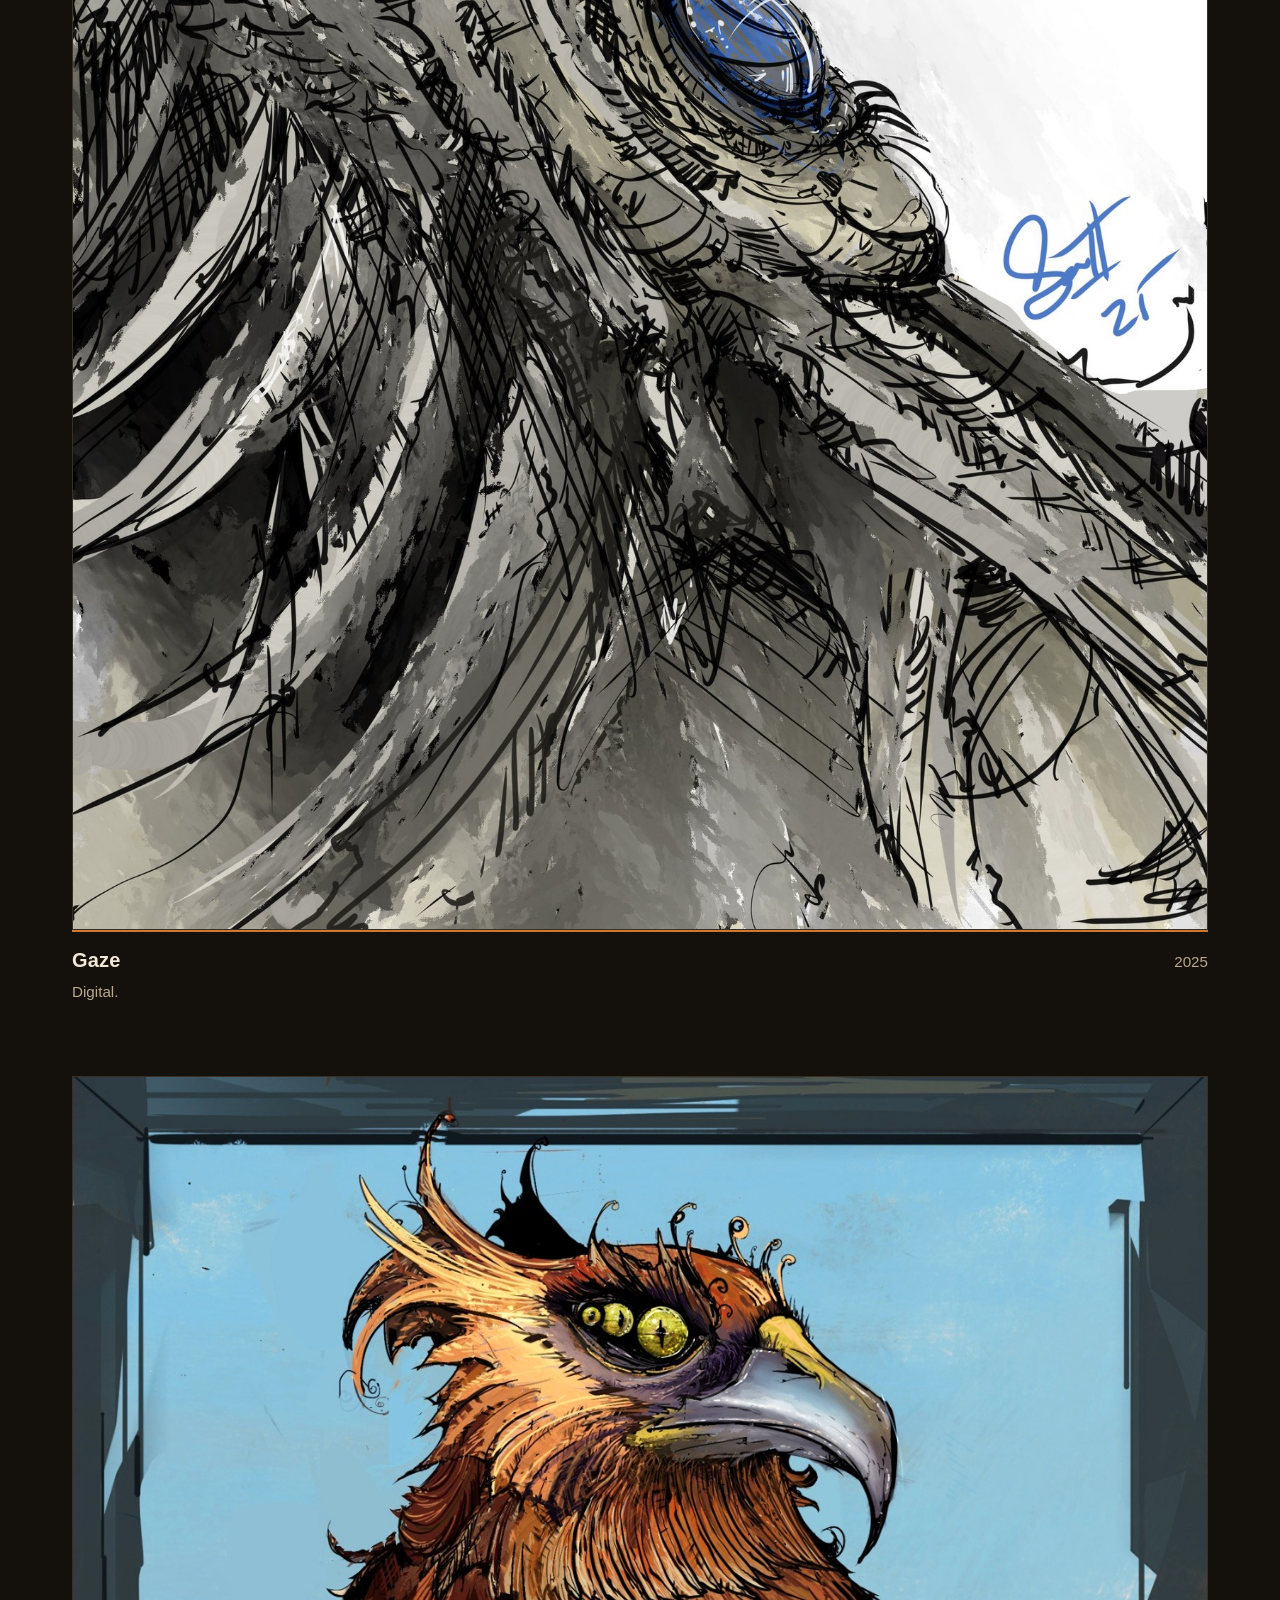
==== commit 66b4699e: "Resume tab (Aethon-facing); nav brand logo + S. Nelson II; hero 25-yr tag; Ephrom name lock" ====
--- a/index.html
+++ b/index.html
@@ -21,7 +21,8 @@
   nav a{color:var(--muted);text-decoration:none;font-weight:700;font-size:.85rem;
     letter-spacing:.14em;text-transform:uppercase}
   nav a:hover{color:var(--cream)}
-  nav .brand{color:var(--cream);margin-right:auto}
+  nav .brand{display:flex;align-items:center;color:var(--cream);margin-right:auto}
+  nav .brand img{height:1.5em;width:auto;margin-right:.55em}
   .hero{min-height:100vh;display:flex;align-items:flex-end;position:relative;overflow:hidden}
   .hero img.bg{position:absolute;inset:0;width:100%;height:100%;object-fit:cover;opacity:.55}
   .hero .shade{position:absolute;inset:0;
@@ -68,20 +69,21 @@
 <body>
 
 <nav>
-  <a class="brand" href="#top">S. Nelson</a>
+  <a class="brand" href="#top"><img src="img/logo.png" alt="Swamp Shell logo">S. Nelson II</a>
   <a href="#work">Work</a>
   <a href="#games">Games</a>
   <a href="#about">About</a>
+  <a href="resume.html">Resume</a>
   <a href="#contact">Contact</a>
 </nav>
 
 <header class="hero" id="top">
-  <img class="bg" src="img/ephrum.jpg" alt="EPHRUM">
+  <img class="bg" src="img/ephrum.jpg" alt="Ephrom">
   <div class="shade"></div>
   <div class="inner">
     <h1><img class="mark" src="img/logo.png" alt="Swamp Shell logo">S. NELSON II<span>.</span></h1>
     <p class="sub">Art Director &amp; Illustrator</p>
-    <p class="tag">Fifteen years building AAA game worlds from the ground up. Now all in on 2D.</p>
+    <p class="tag">Twenty-five years building game worlds from the ground up — fifteen of them in AAA. Now all in on 2D.</p>
   </div>
 </header>
 
@@ -90,8 +92,8 @@
   <p class="lede">All digital — the range, up front.</p>
 
   <div class="piece wide">
-    <img src="img/ephrum.jpg" alt="EPHRUM">
-    <div class="cap"><h3>Ephron</h3><span>2026</span></div>
+    <img src="img/ephrum.jpg" alt="Ephrom">
+    <div class="cap"><h3>Ephrom</h3><span>2026</span></div>
     <p class="note">F-R0M. Digital.</p>
   </div>
 
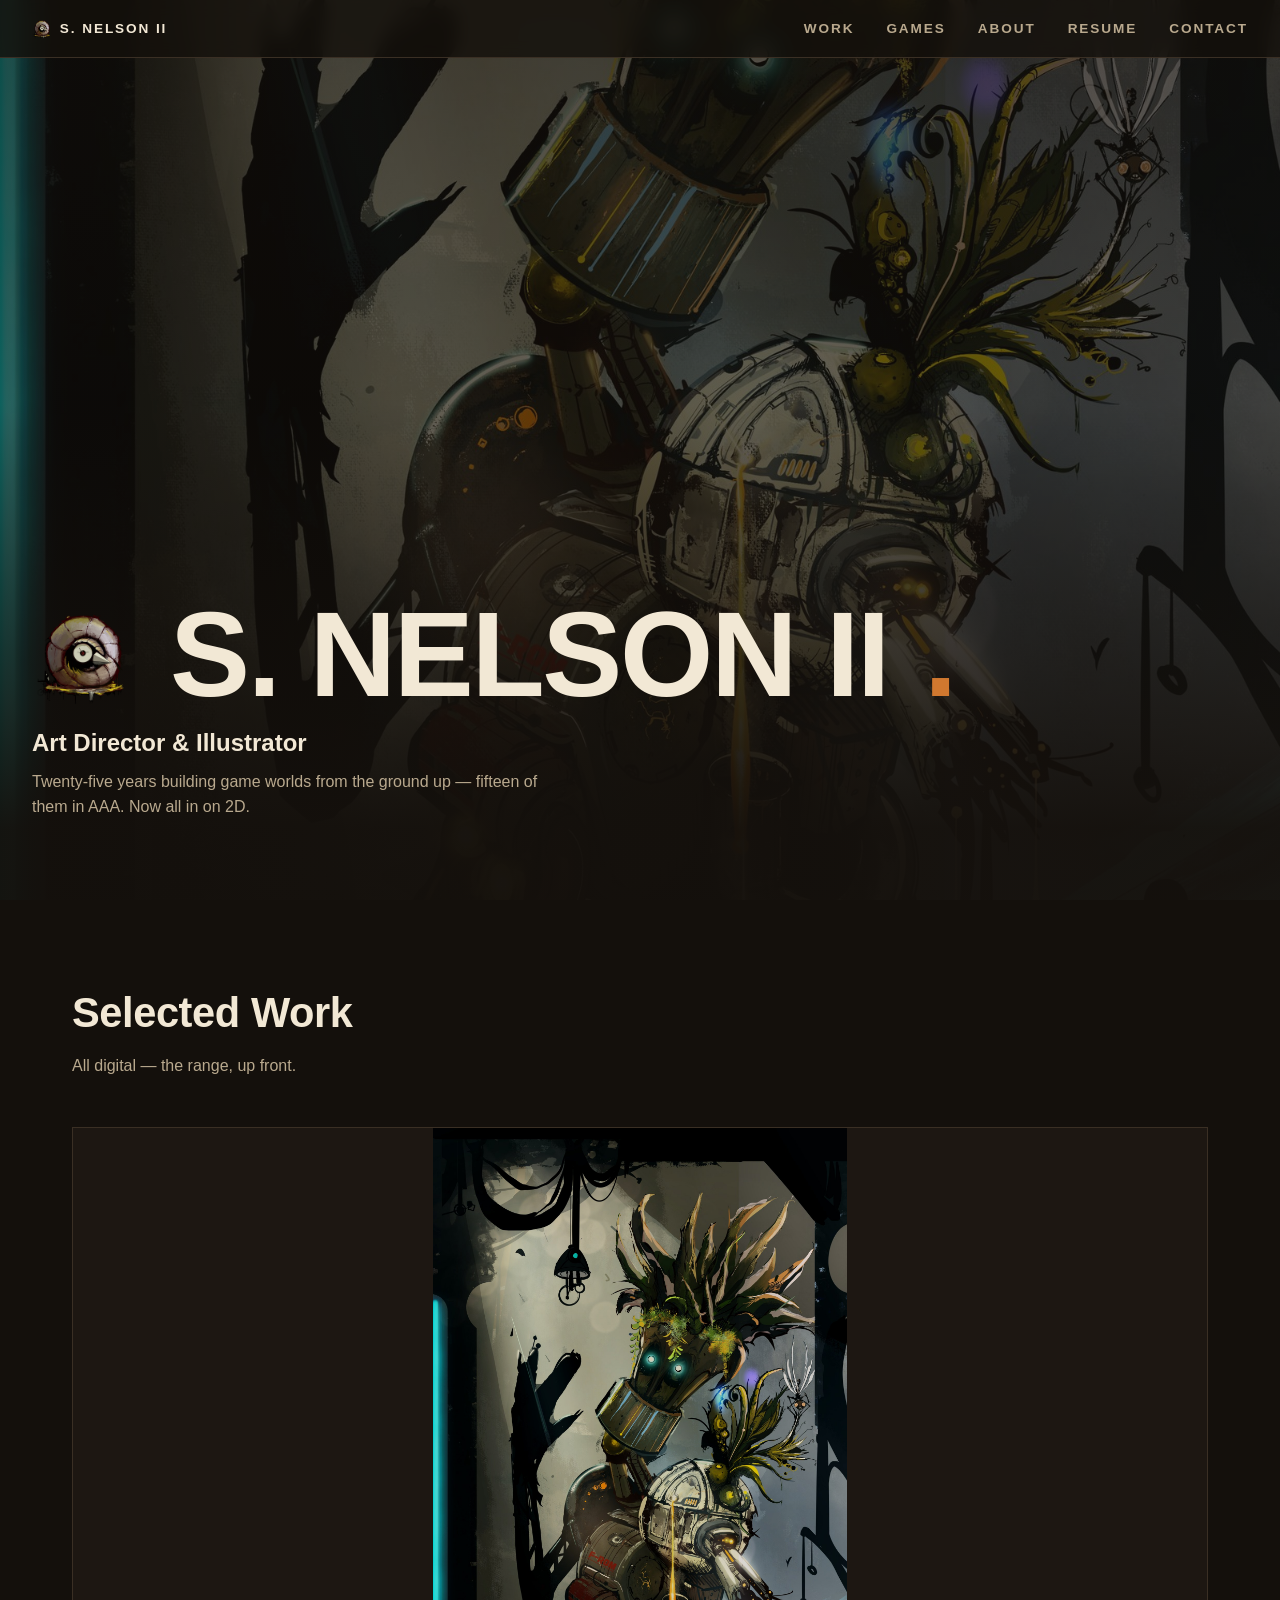
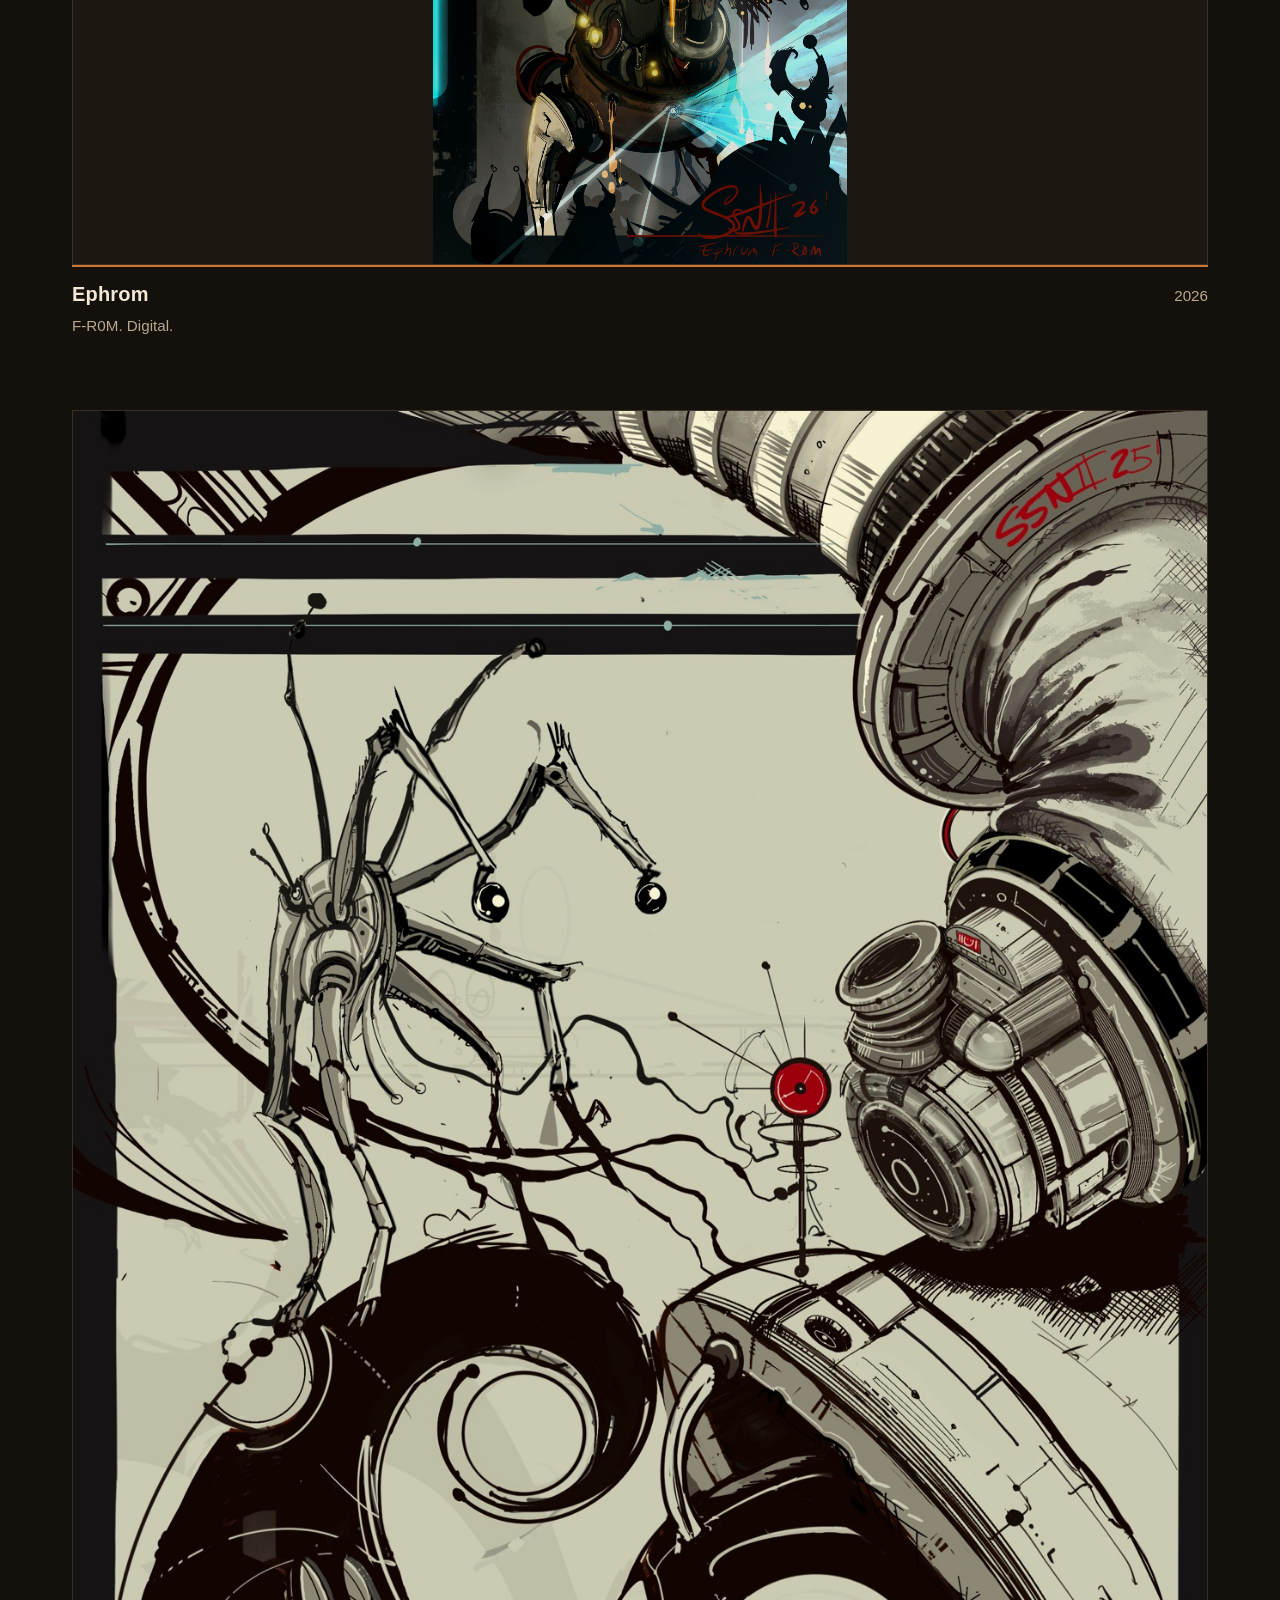
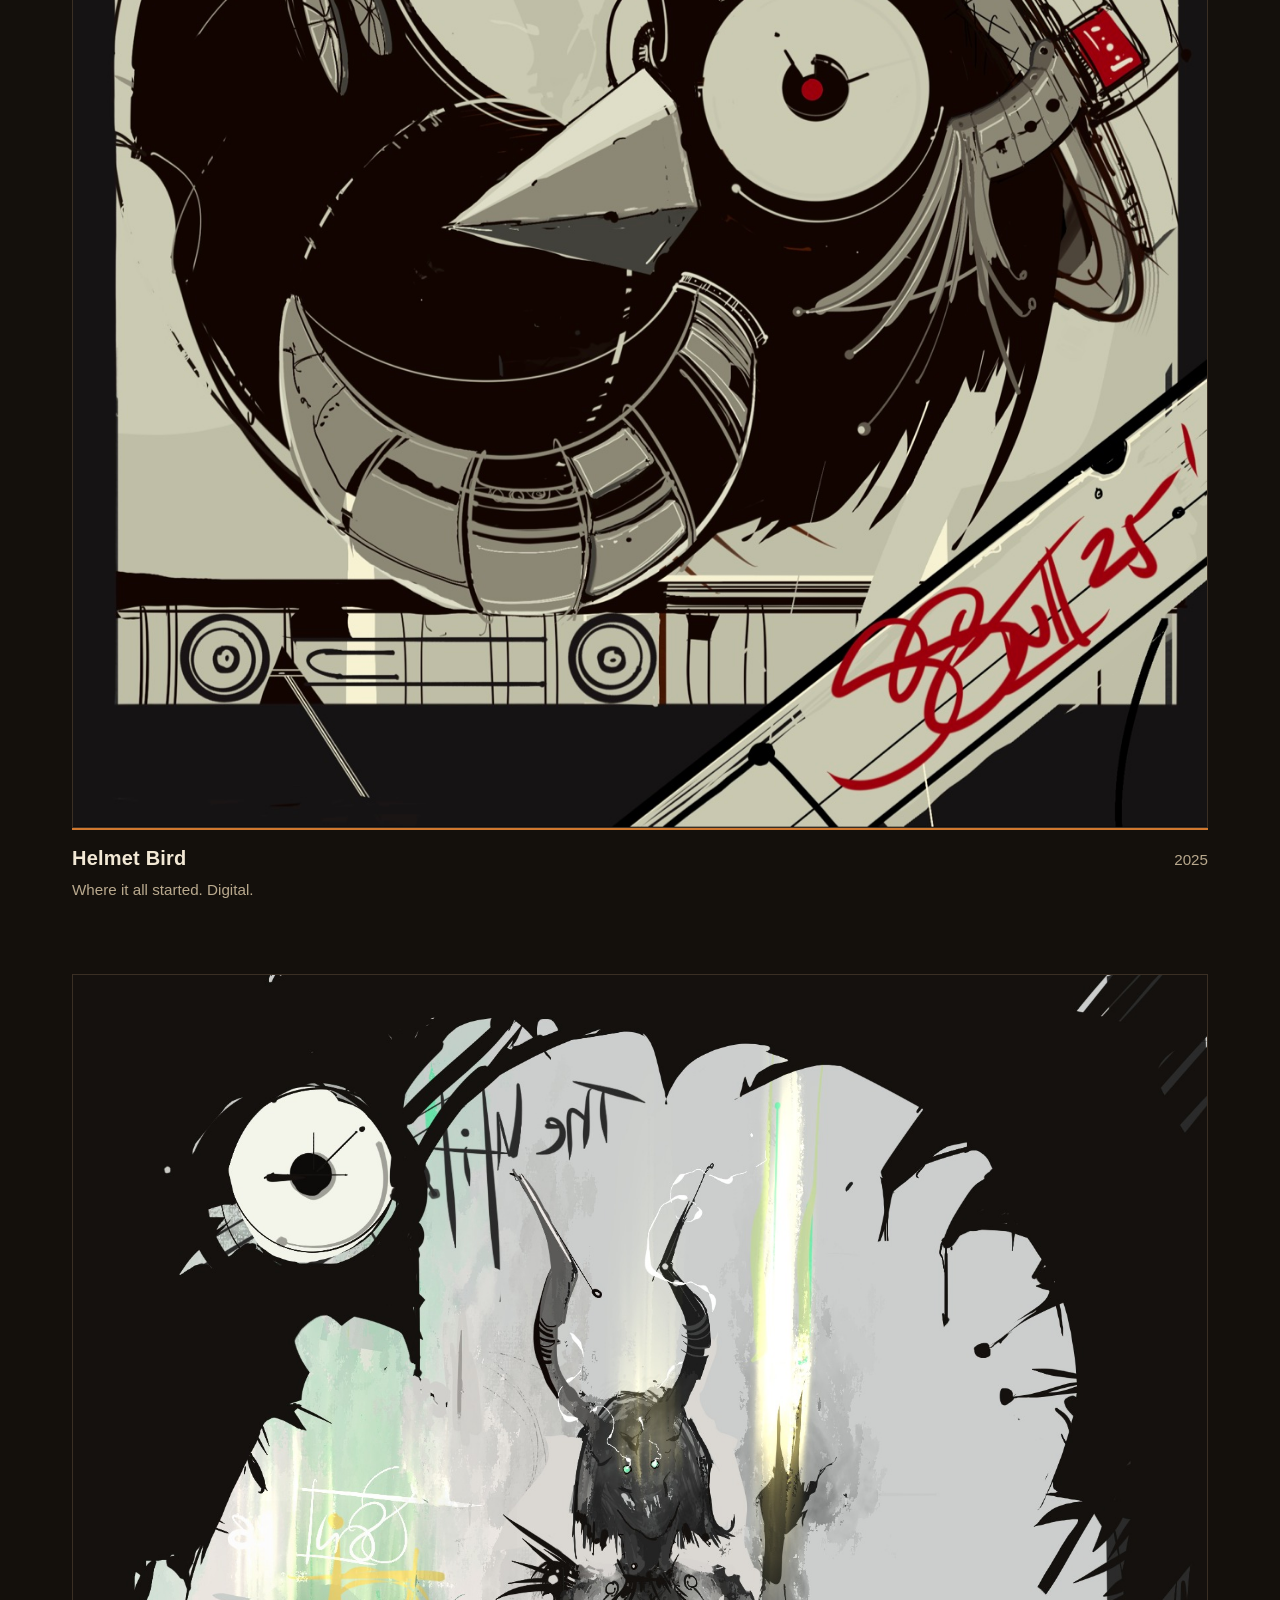
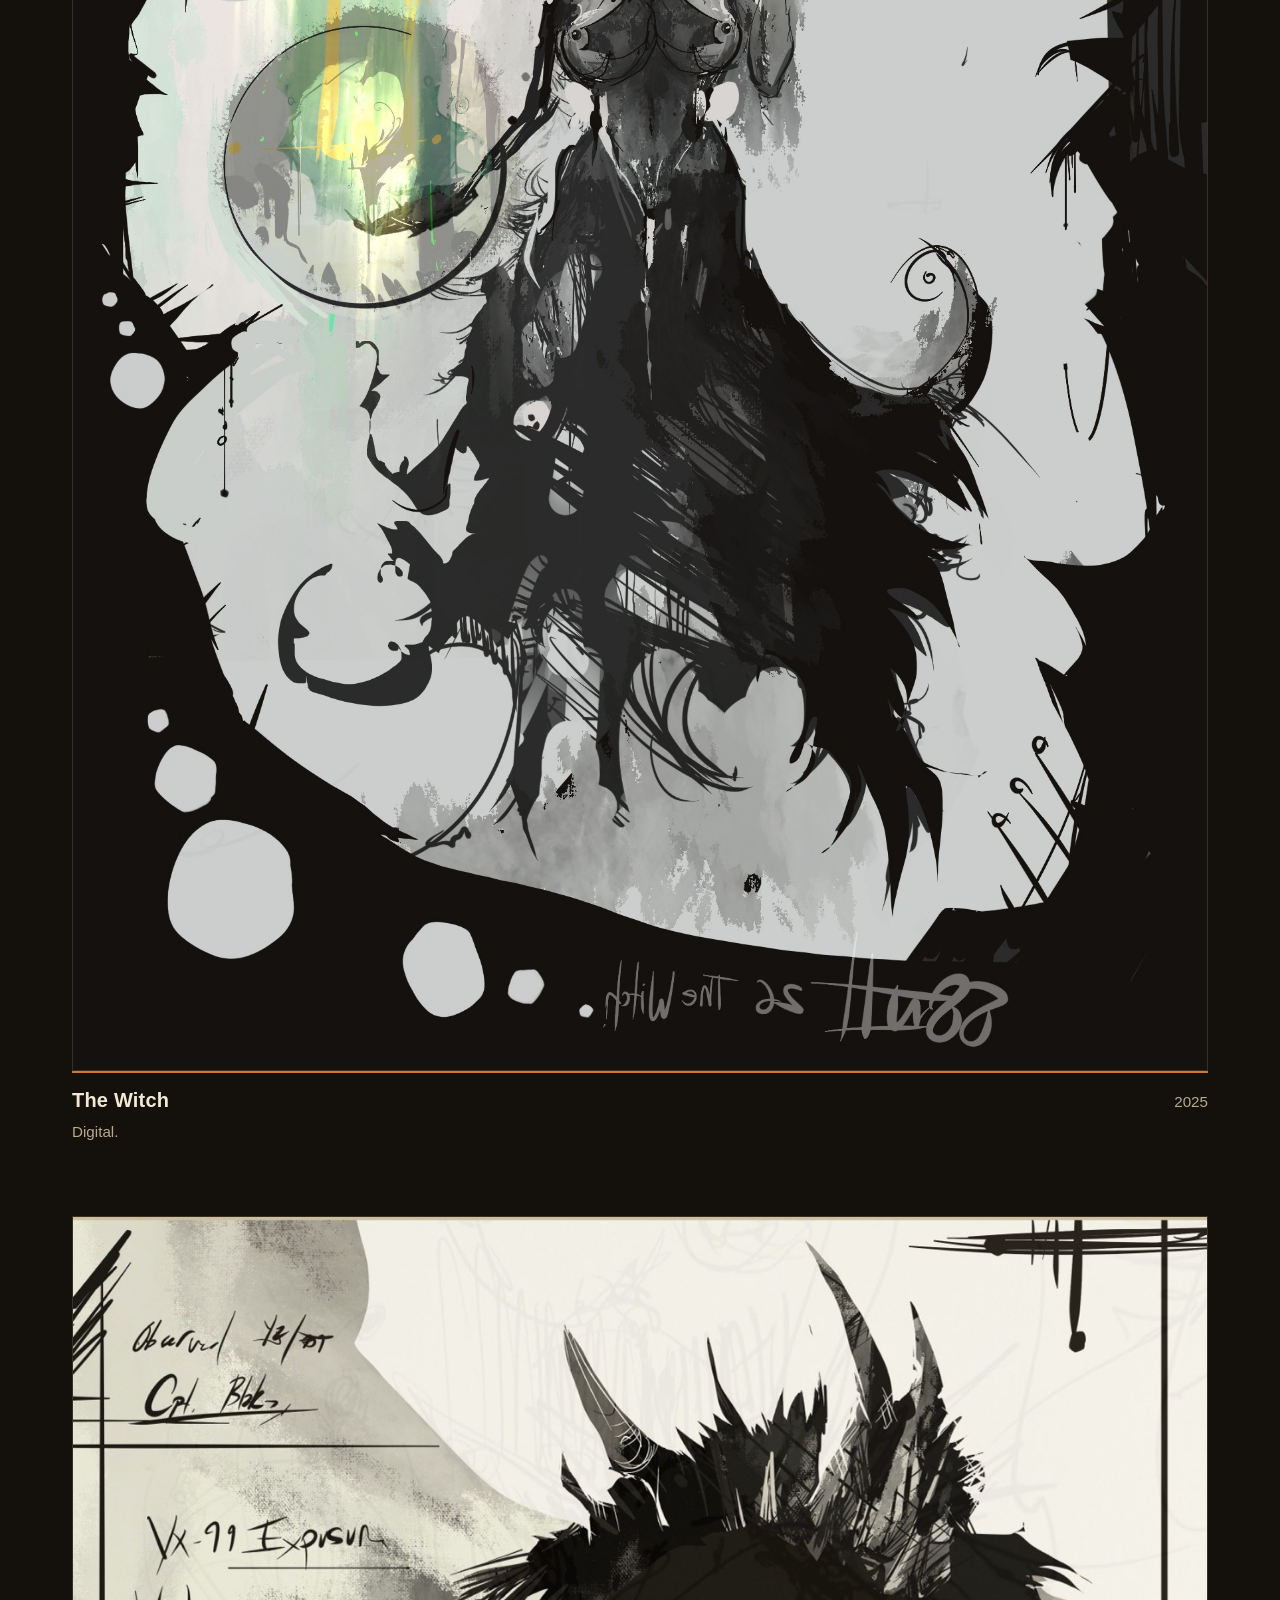
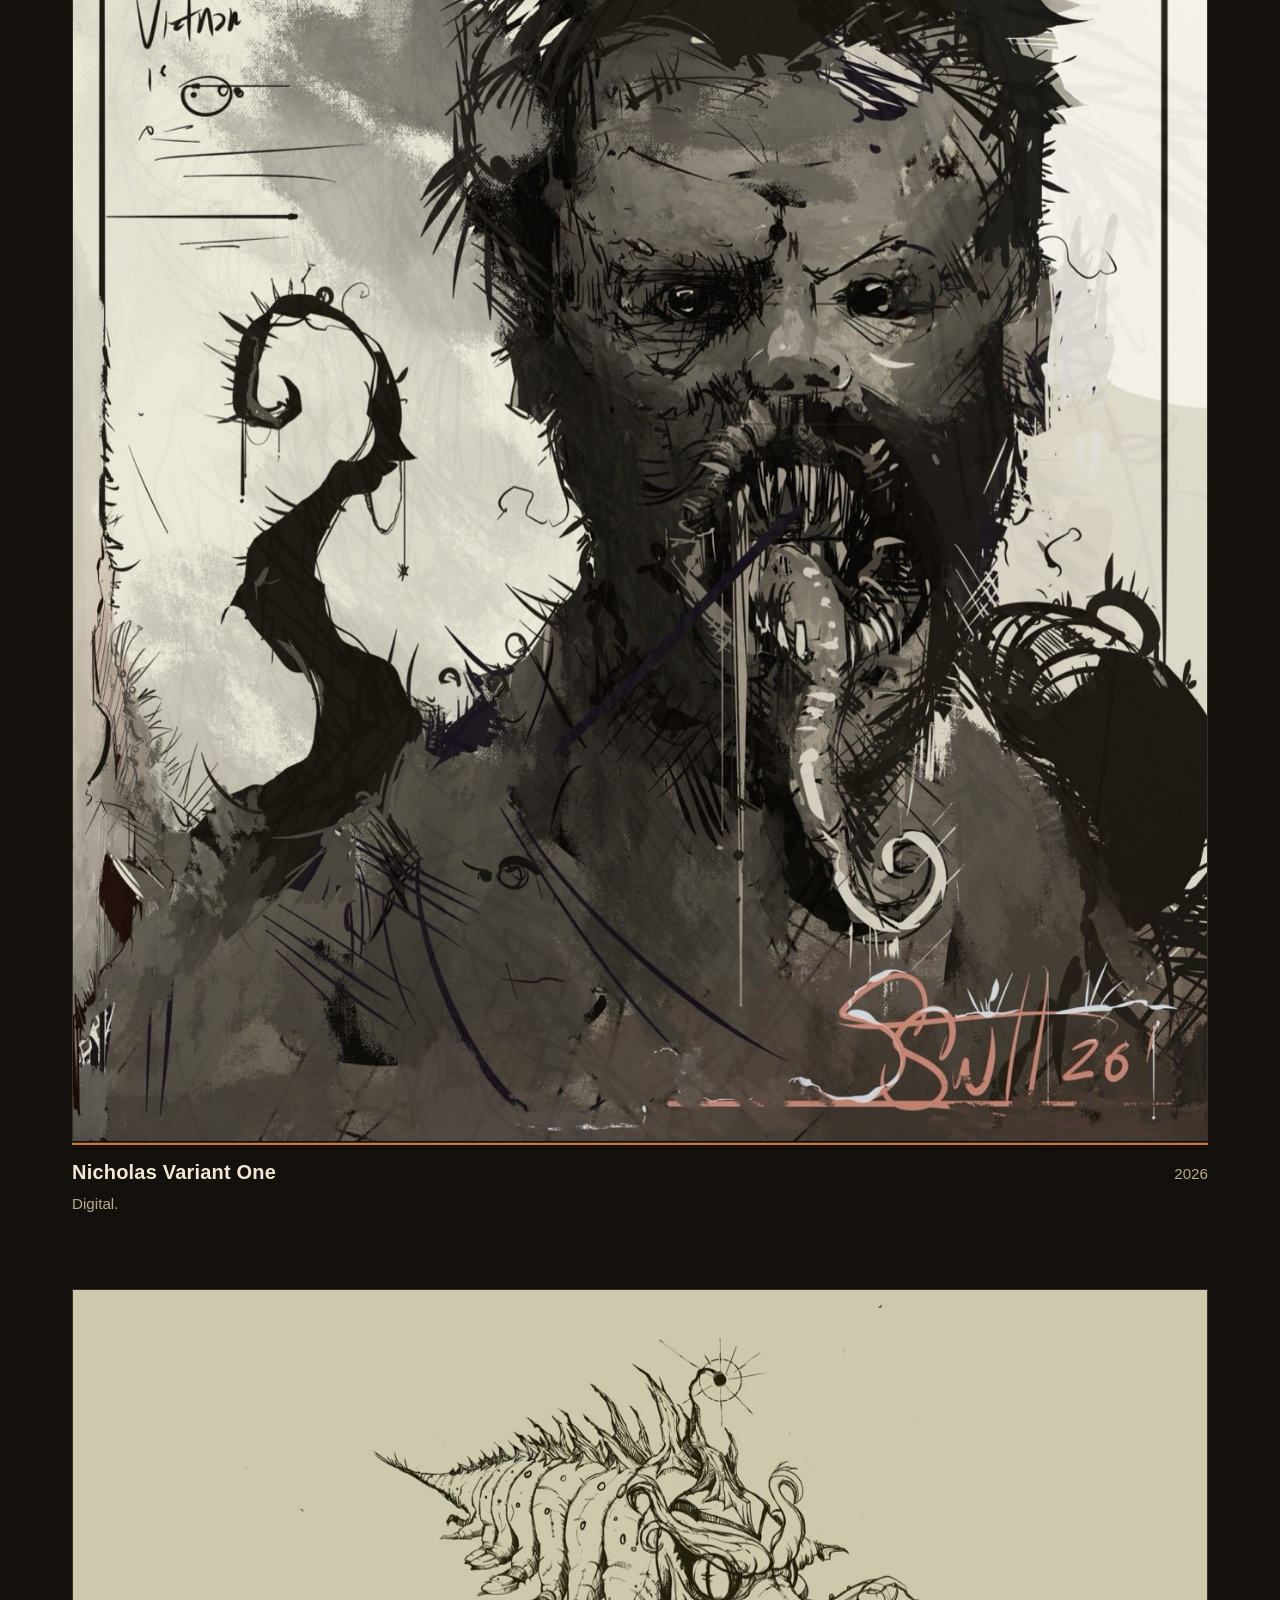
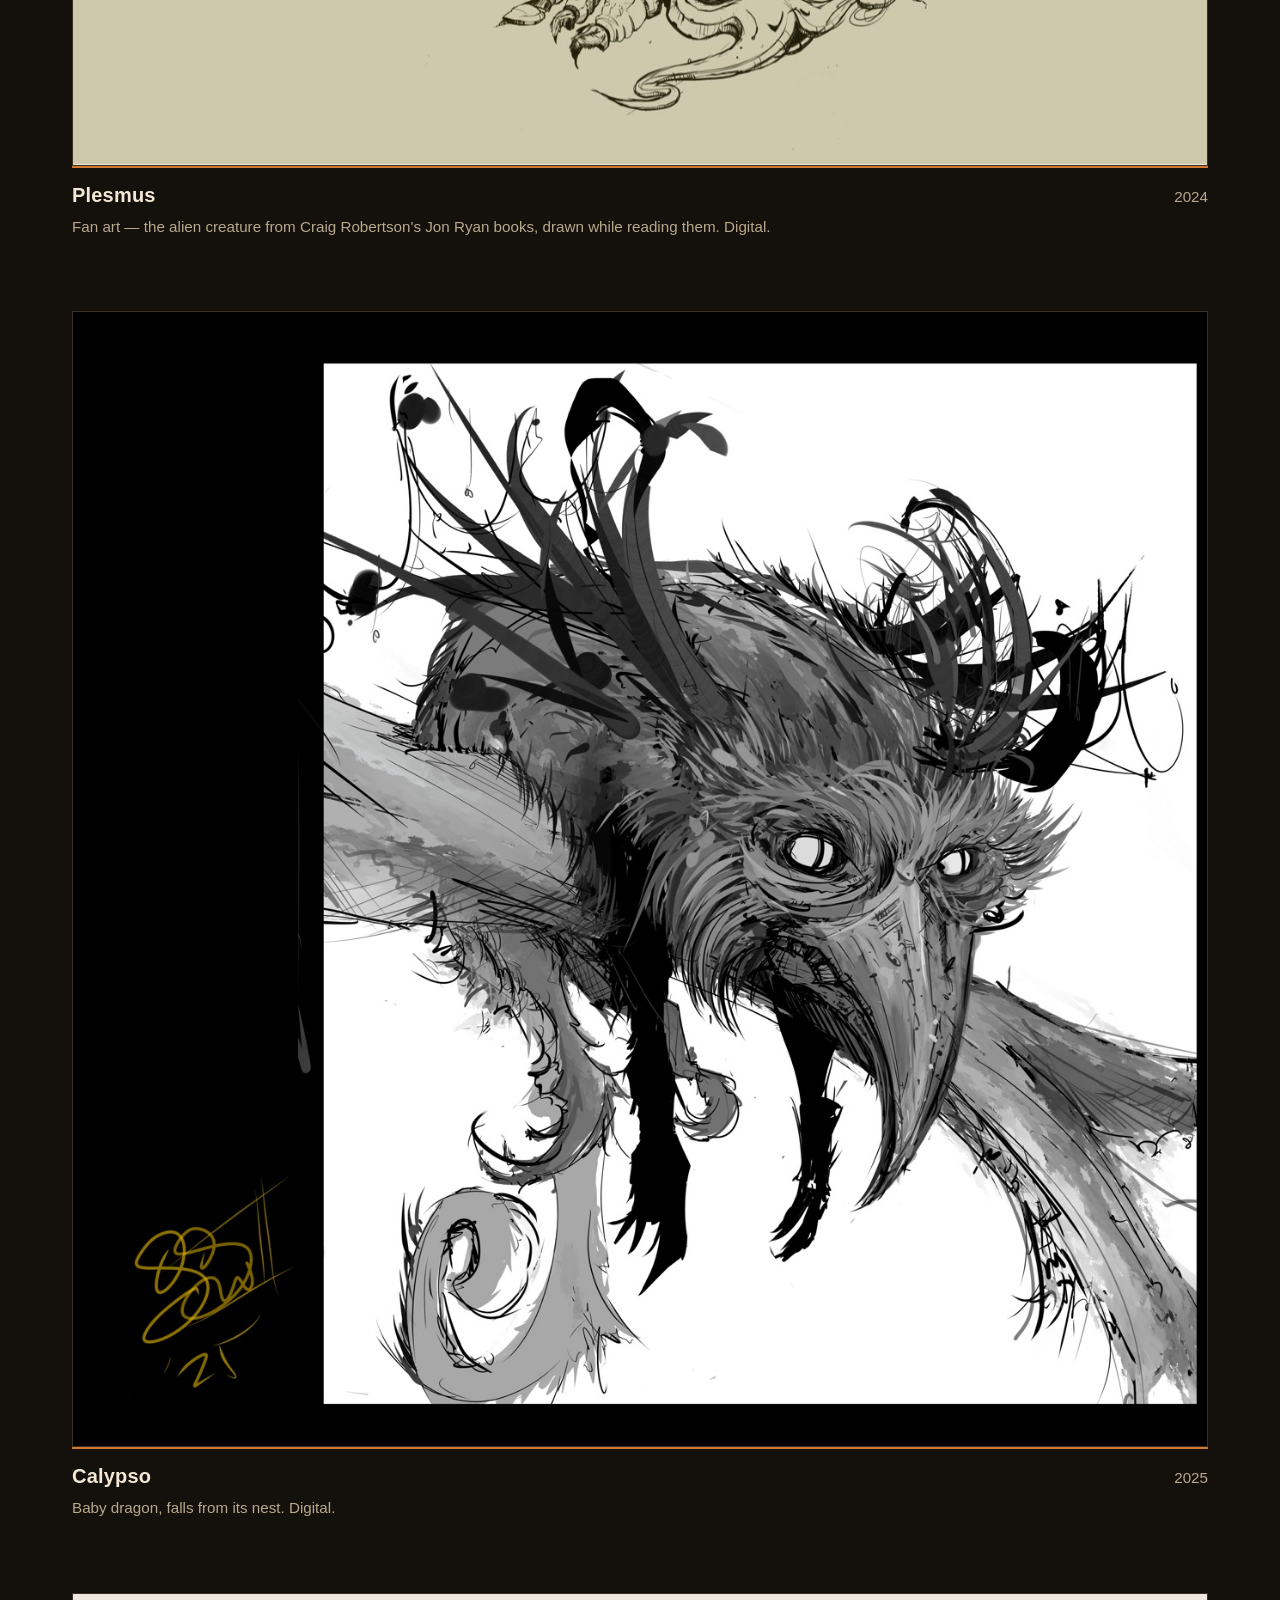
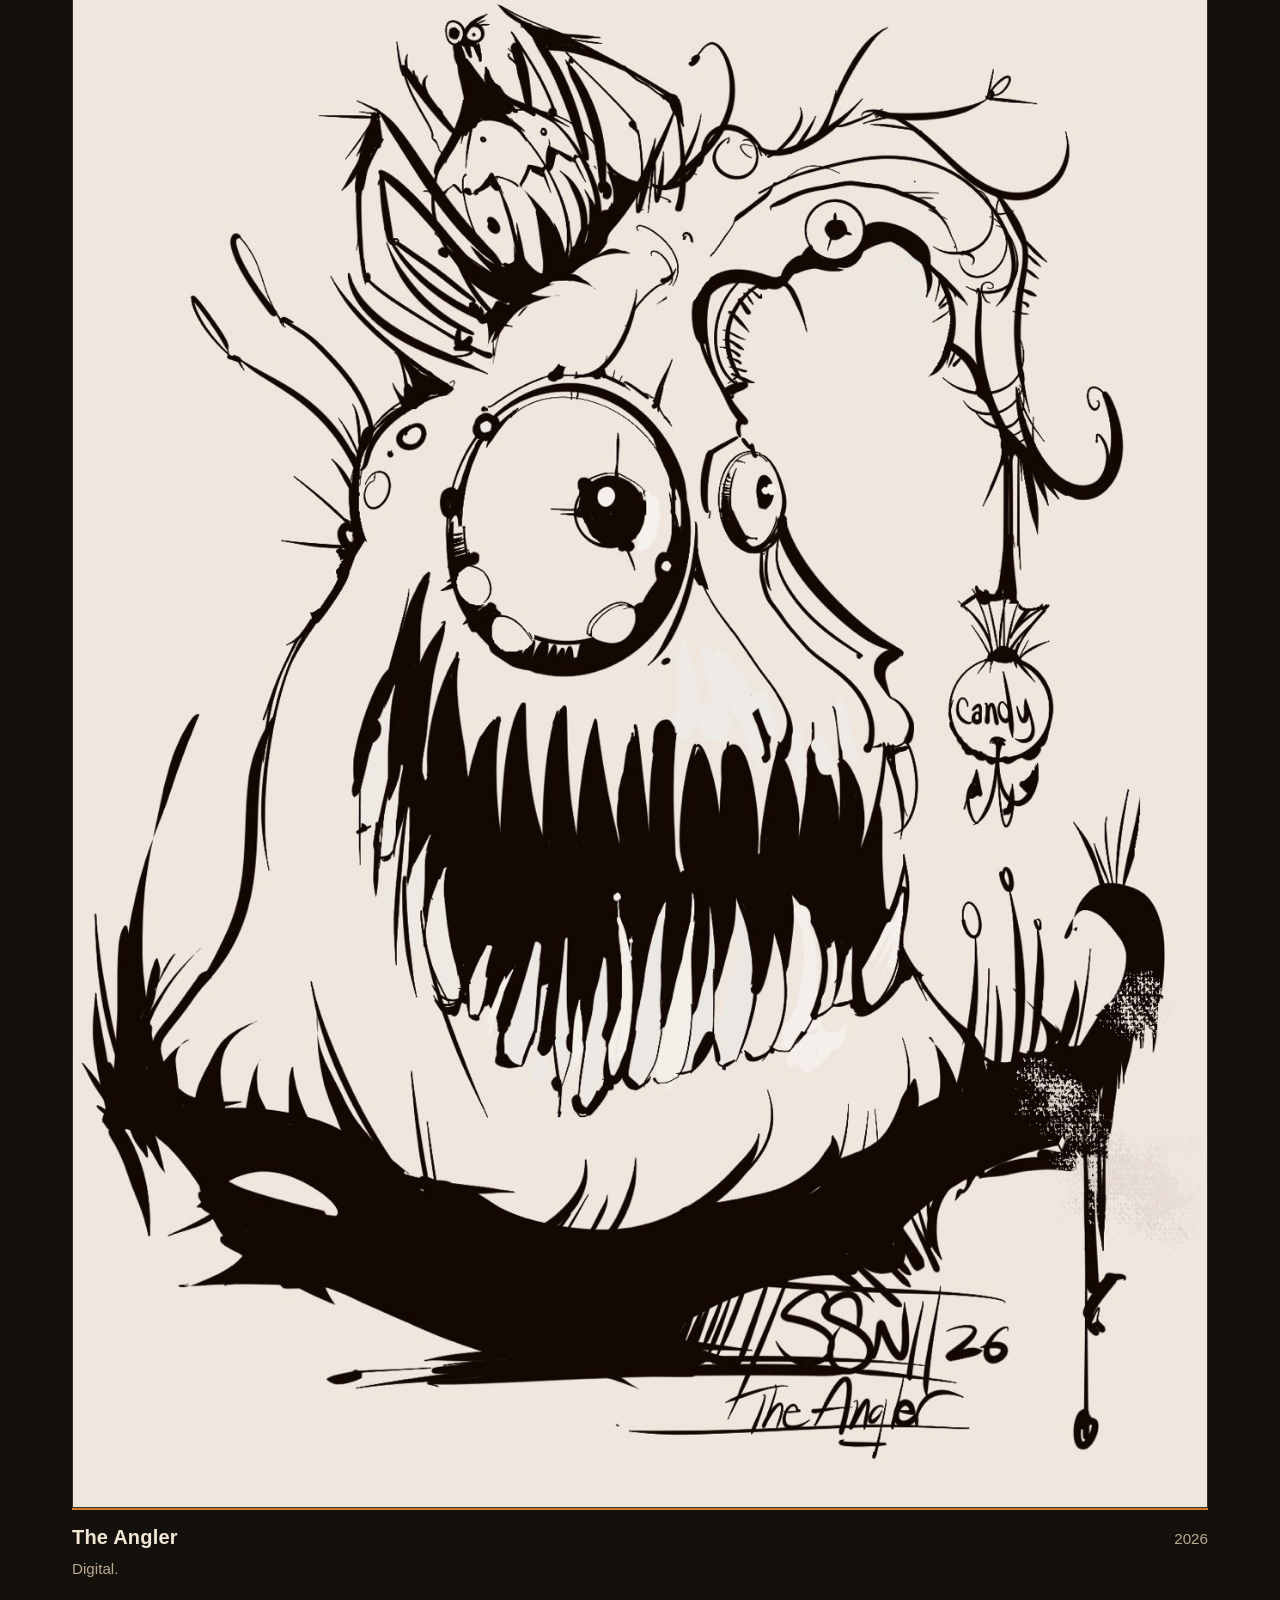
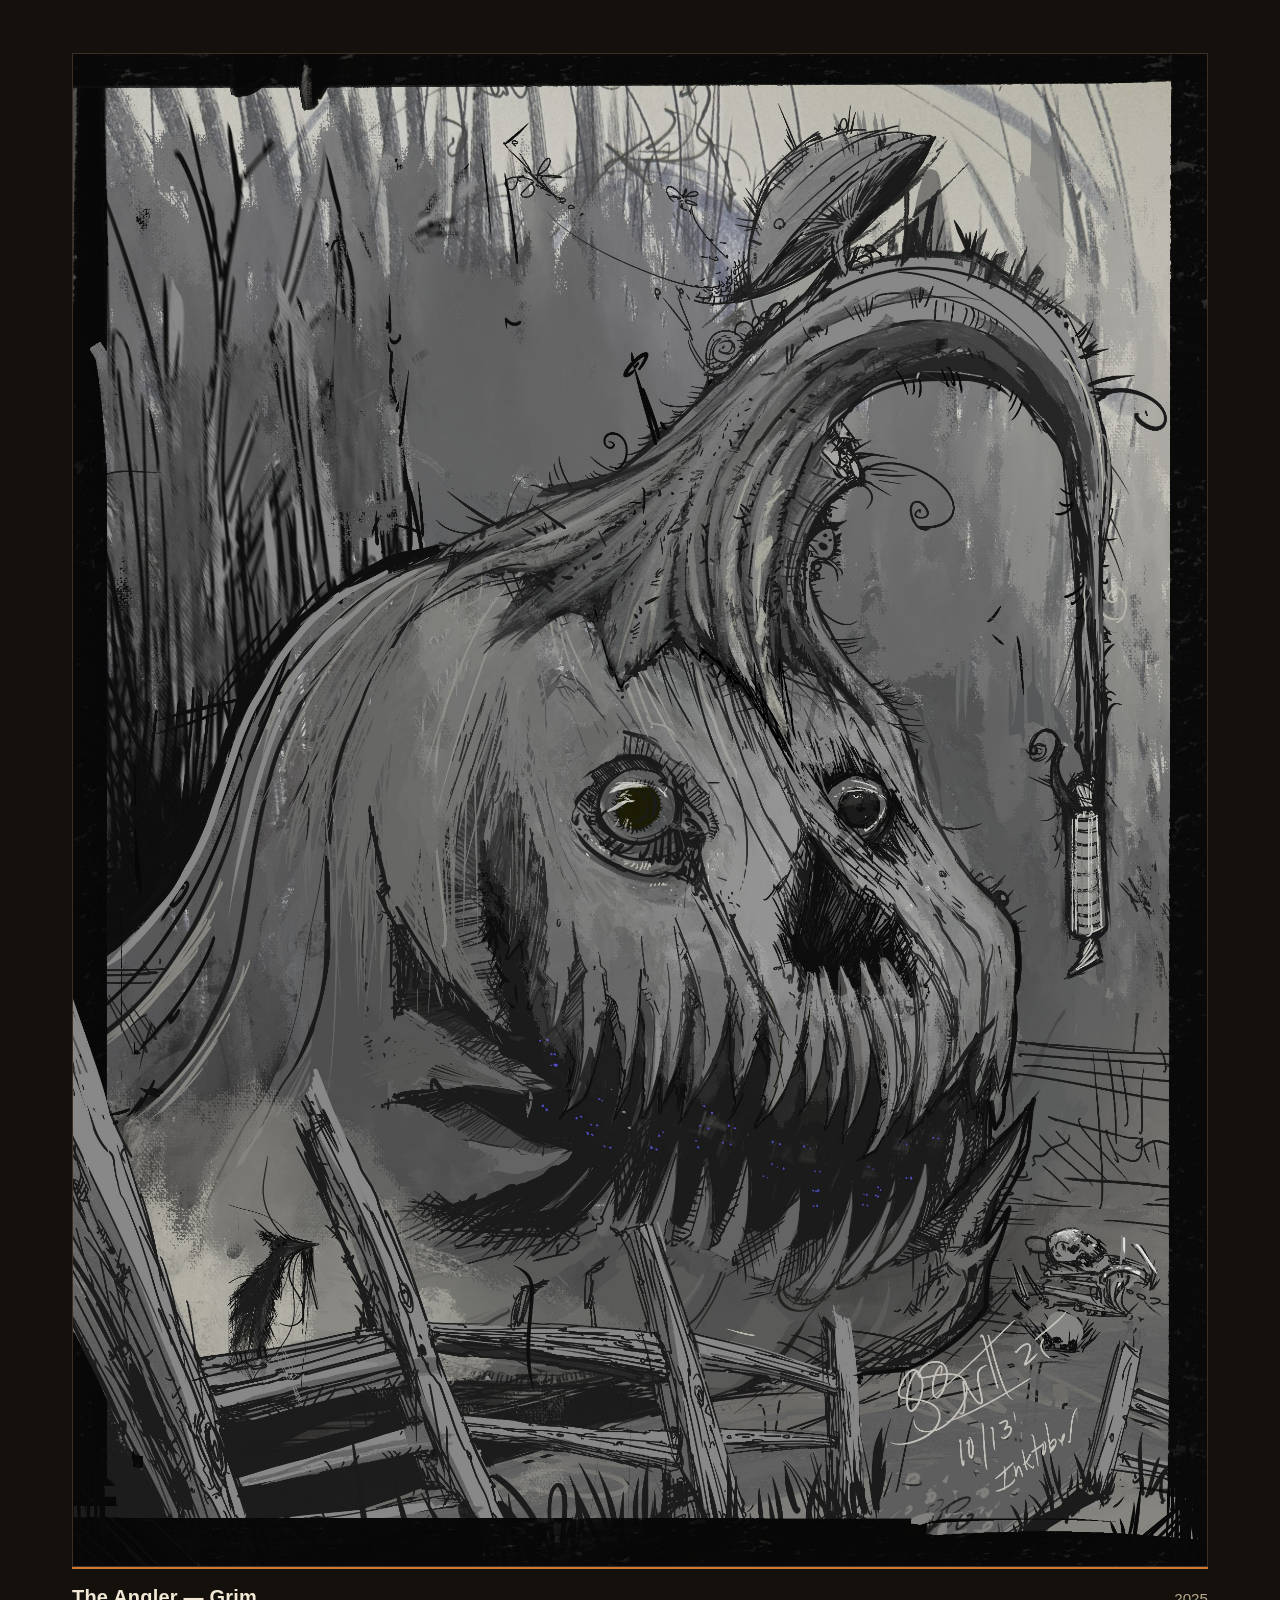
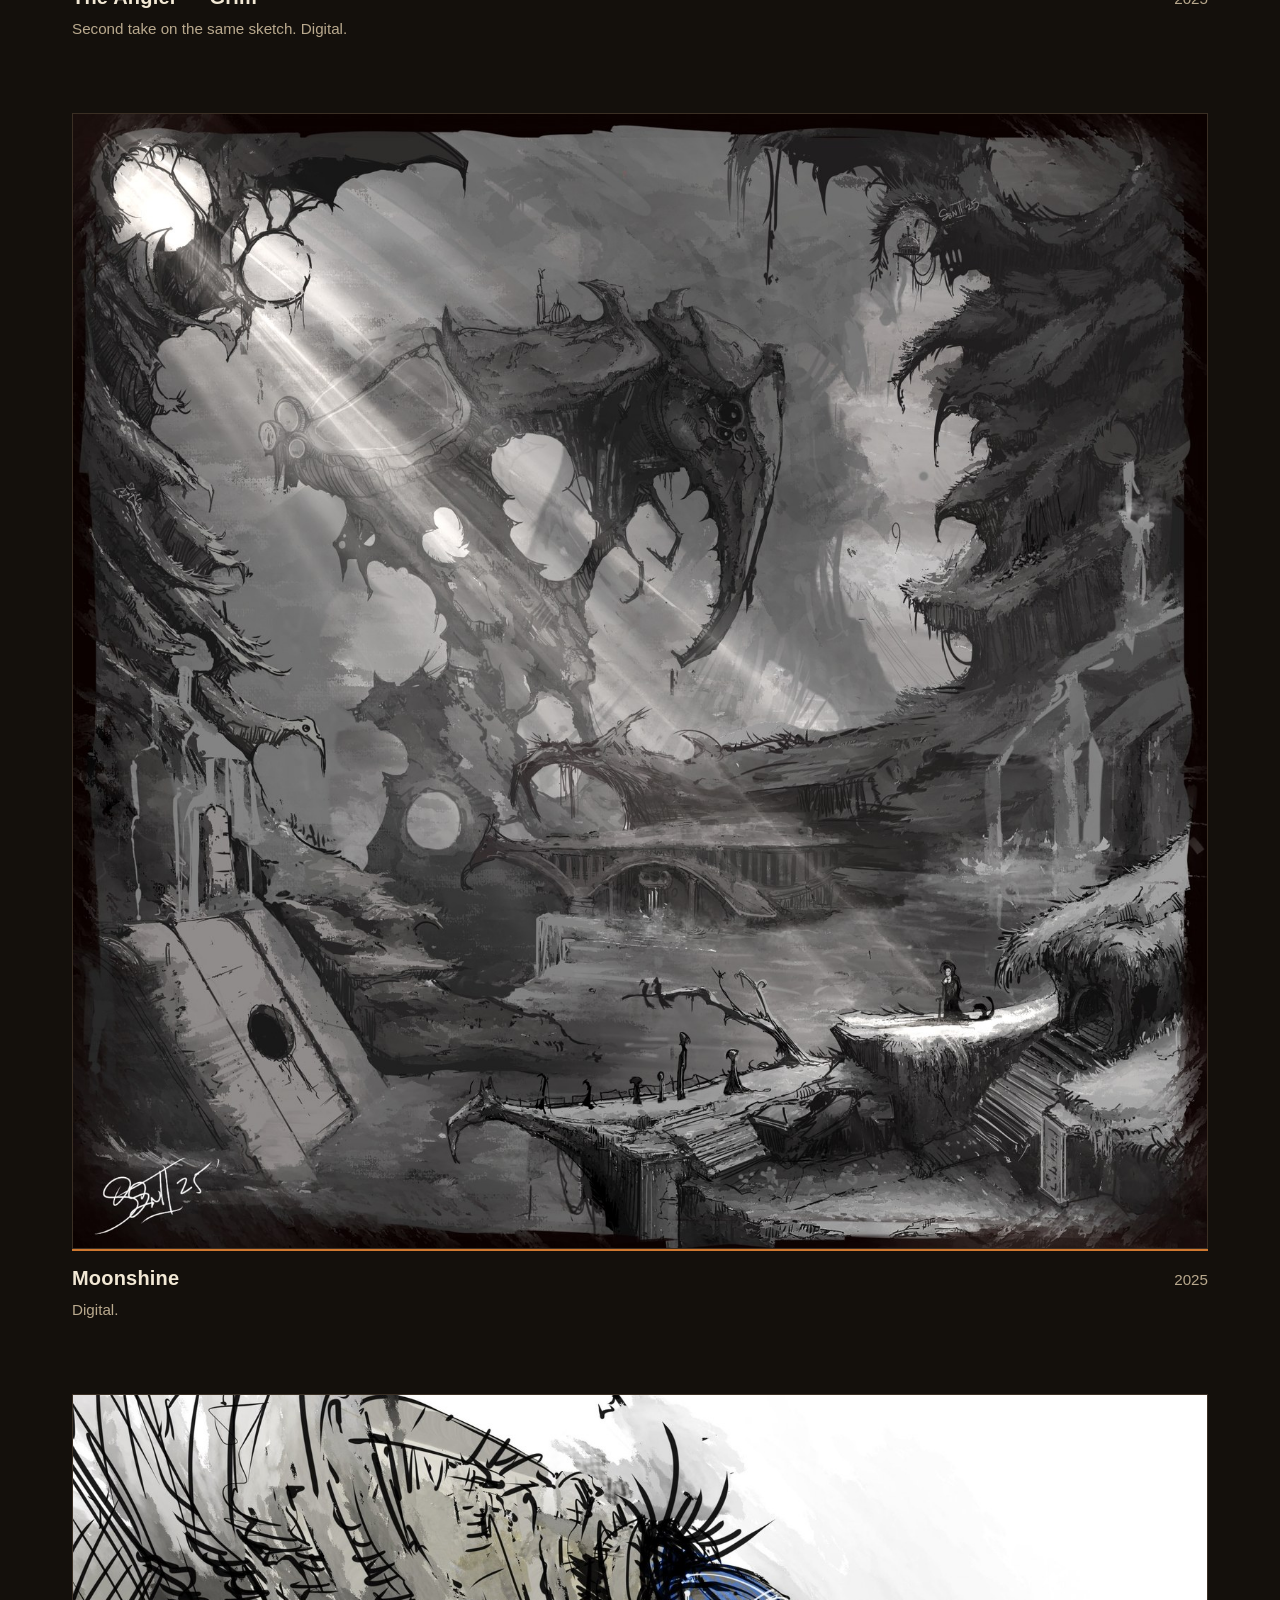
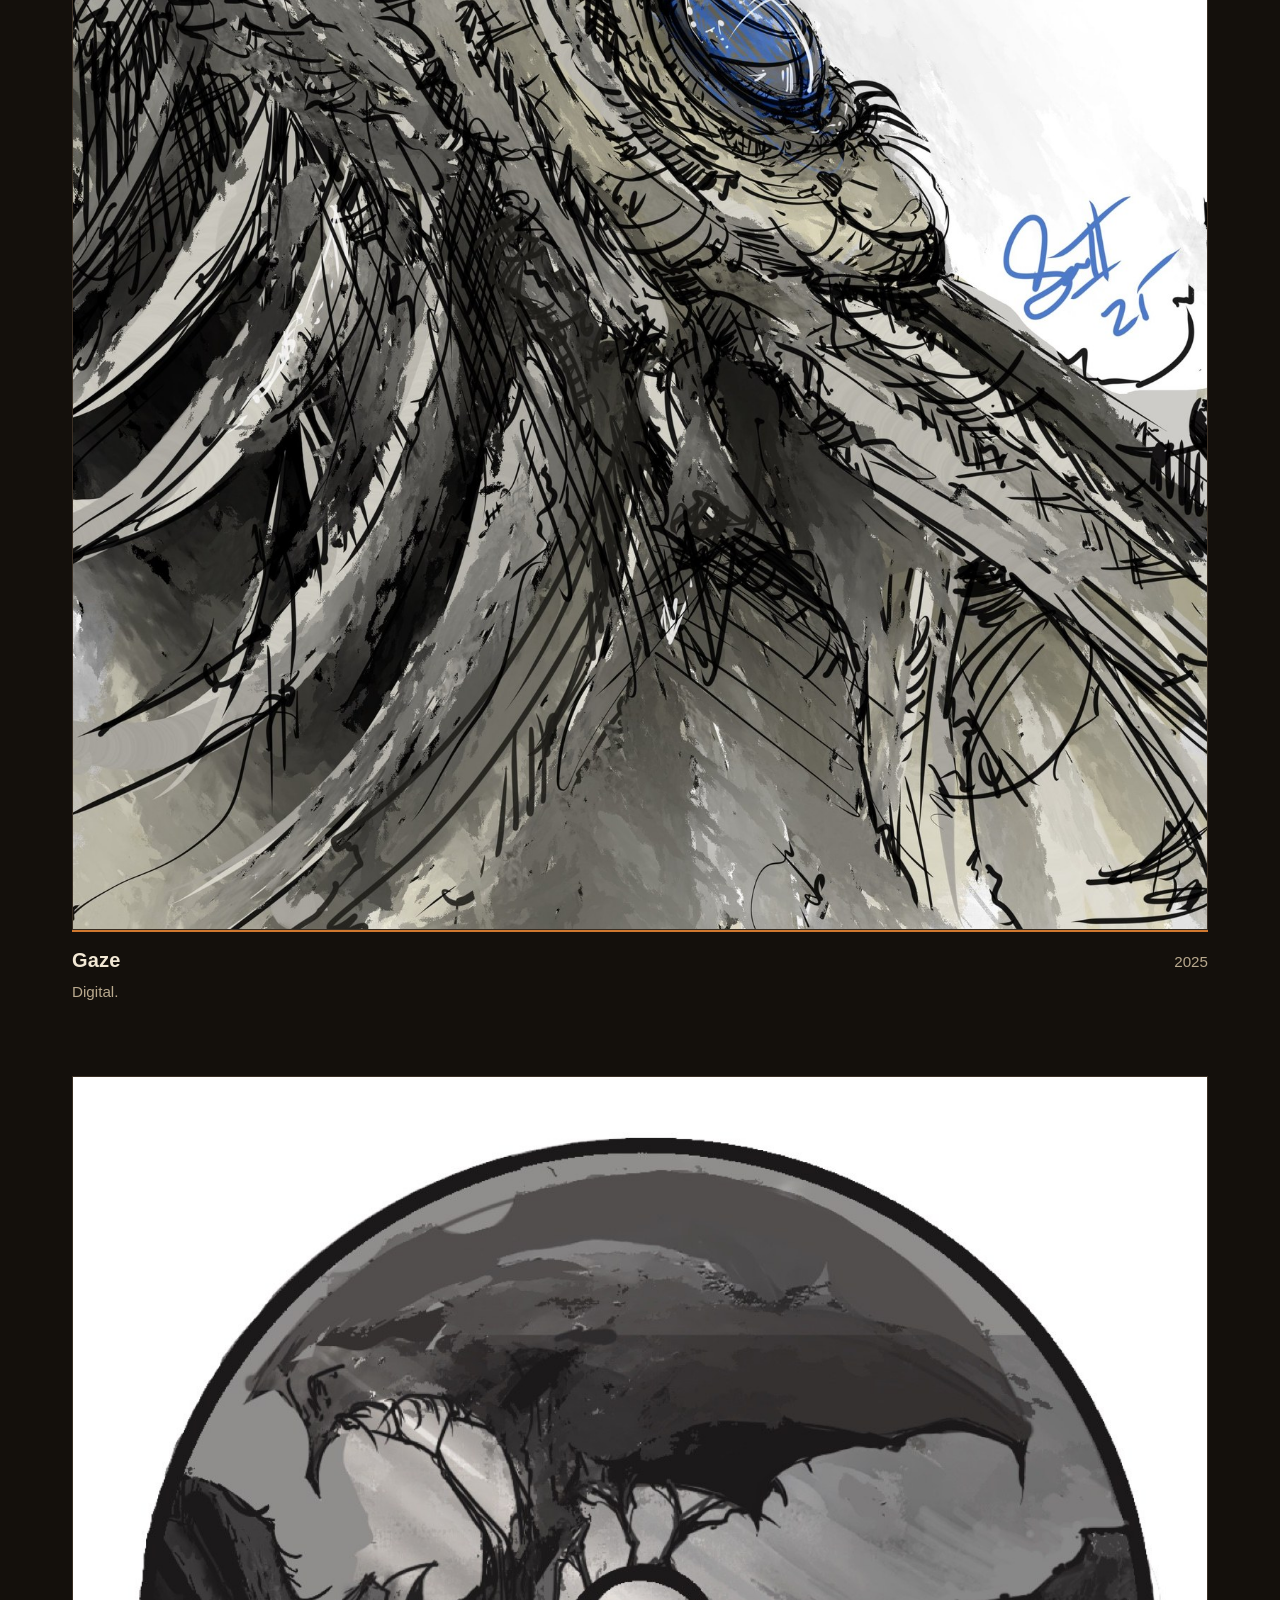
==== commit 35502c82: "Add Decay (2024) to the work gallery" ====
--- a/index.html
+++ b/index.html
@@ -152,6 +152,12 @@
   </div>
 
   <div class="piece">
+    <img src="img/decay.jpg" alt="Decay">
+    <div class="cap"><h3>Decay</h3><span>2024</span></div>
+    <p class="note">Digital.</p>
+  </div>
+
+  <div class="piece">
     <img src="img/gaji.jpg" alt="Gaji">
     <div class="cap"><h3>Gaji</h3><span></span></div>
     <p class="note">Where the product line starts — Gaji tees in <a href="https://www.swampshellindustriesllc.com/shop">the shop</a>.</p>
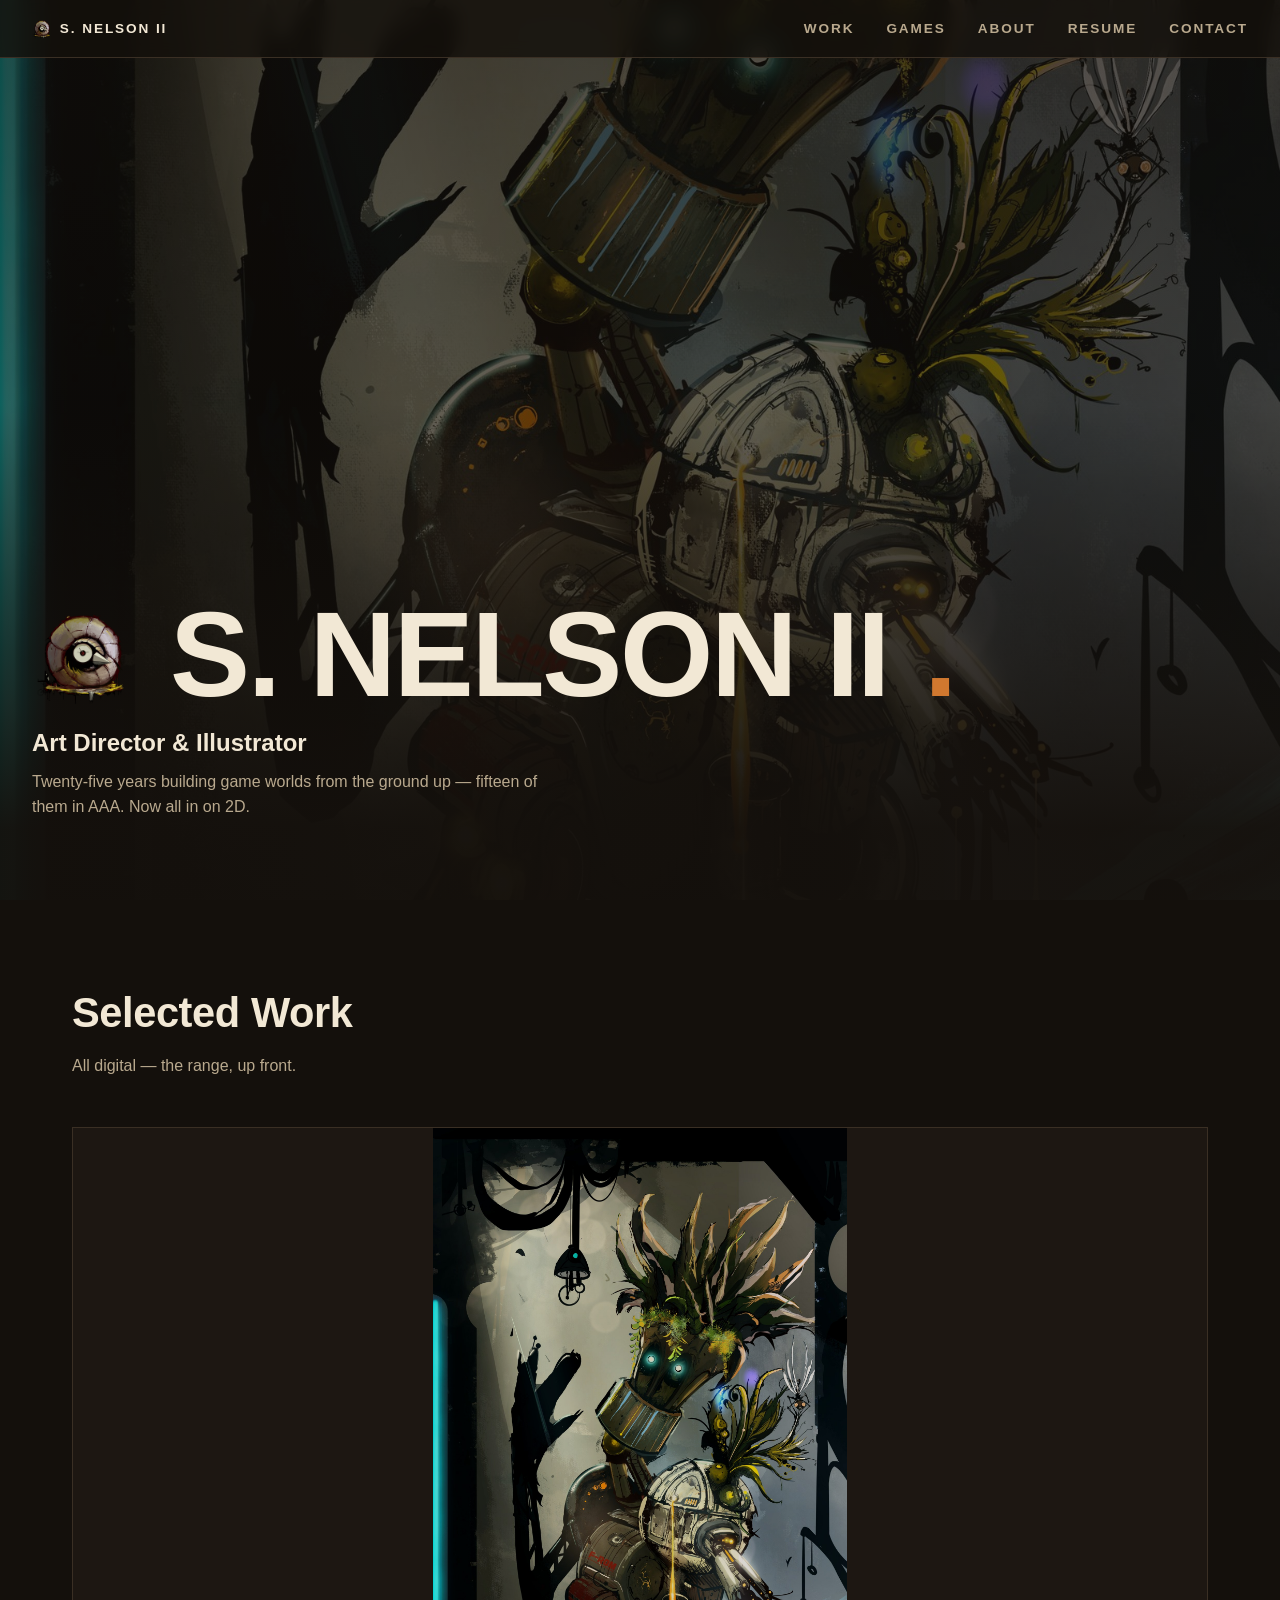
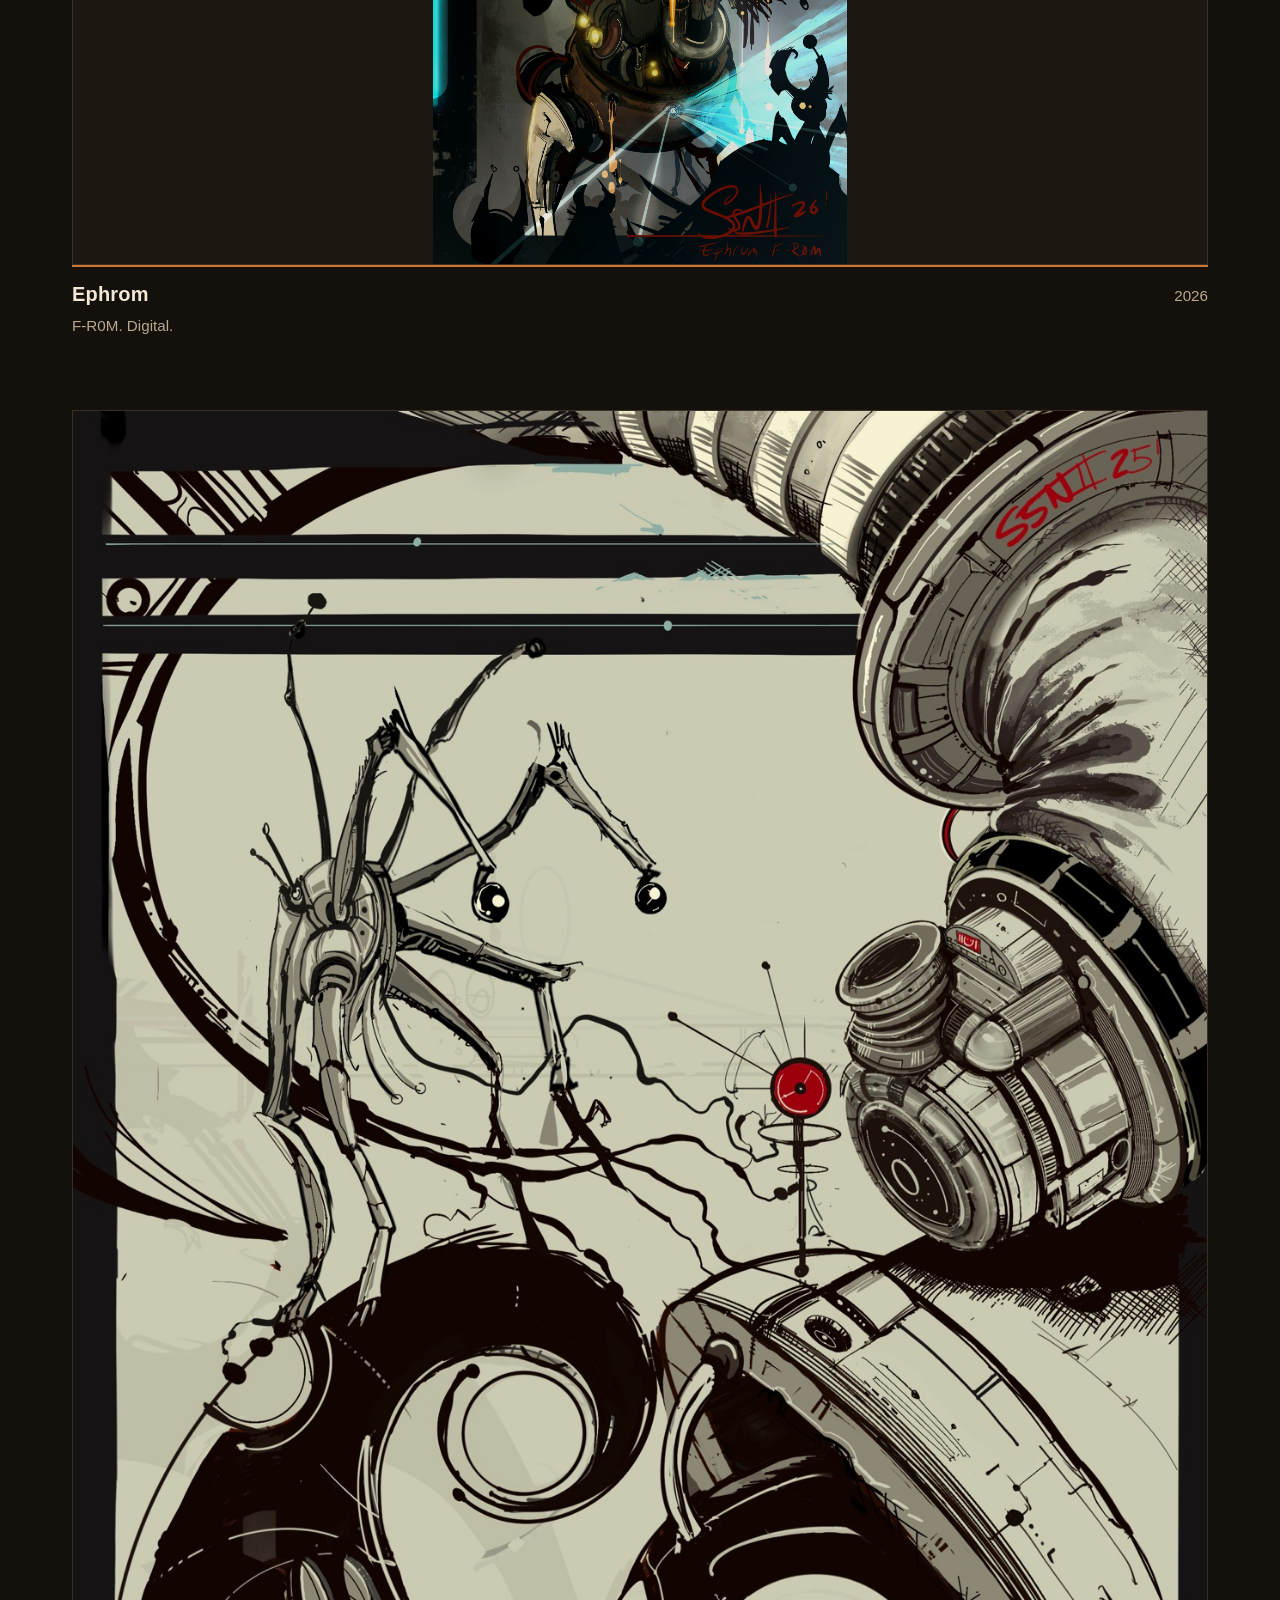
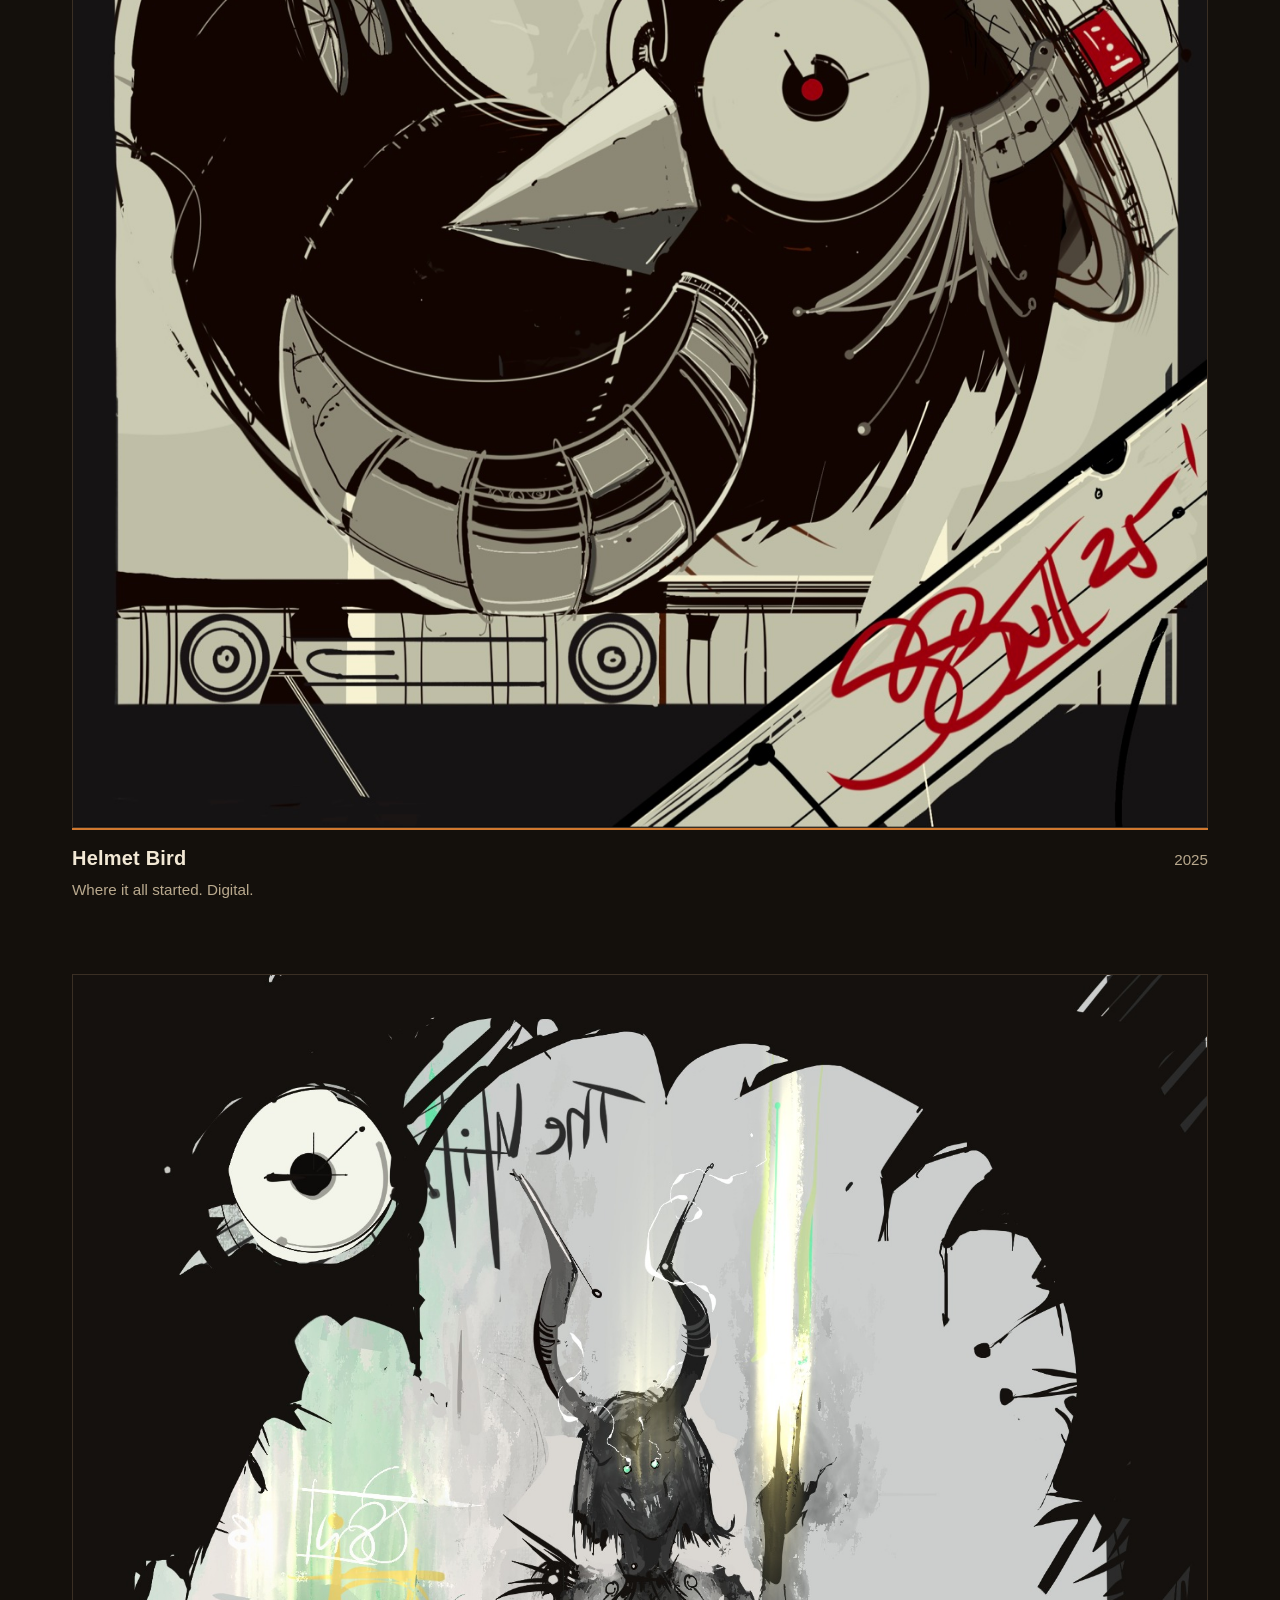
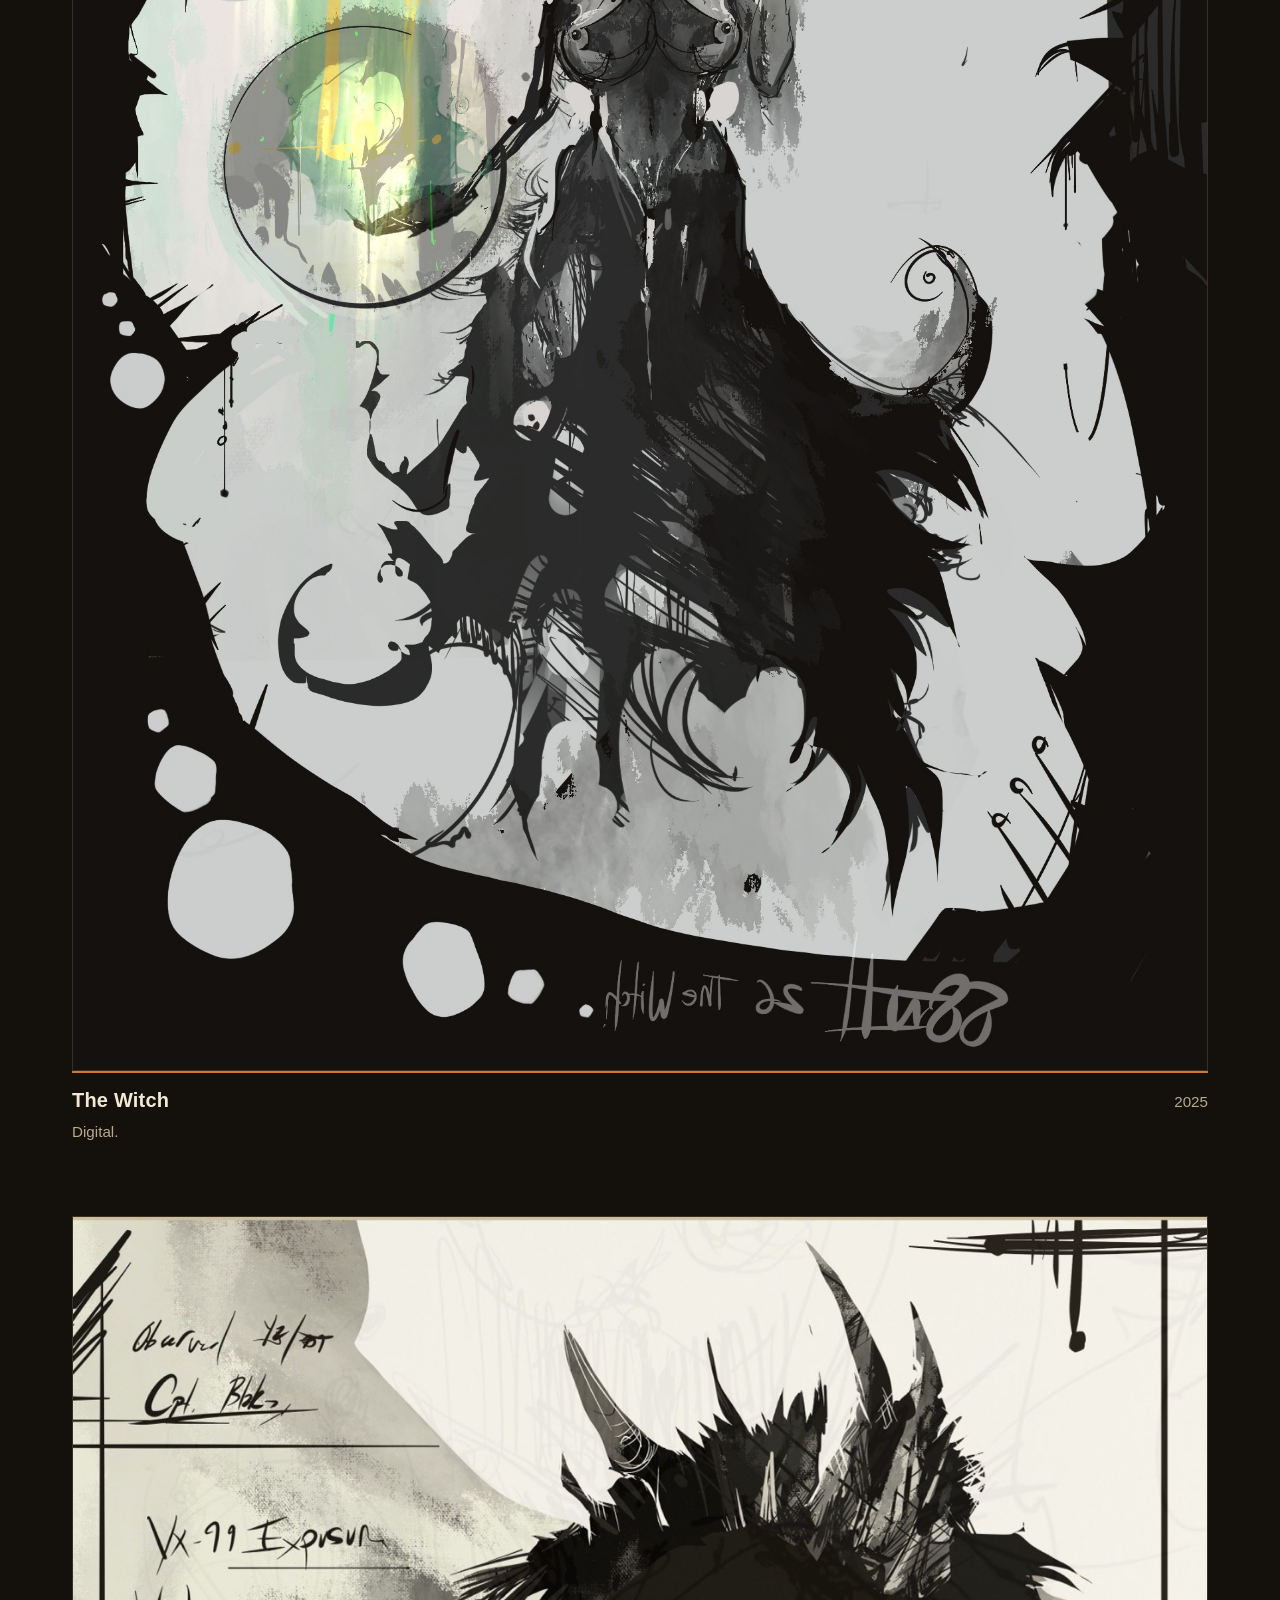
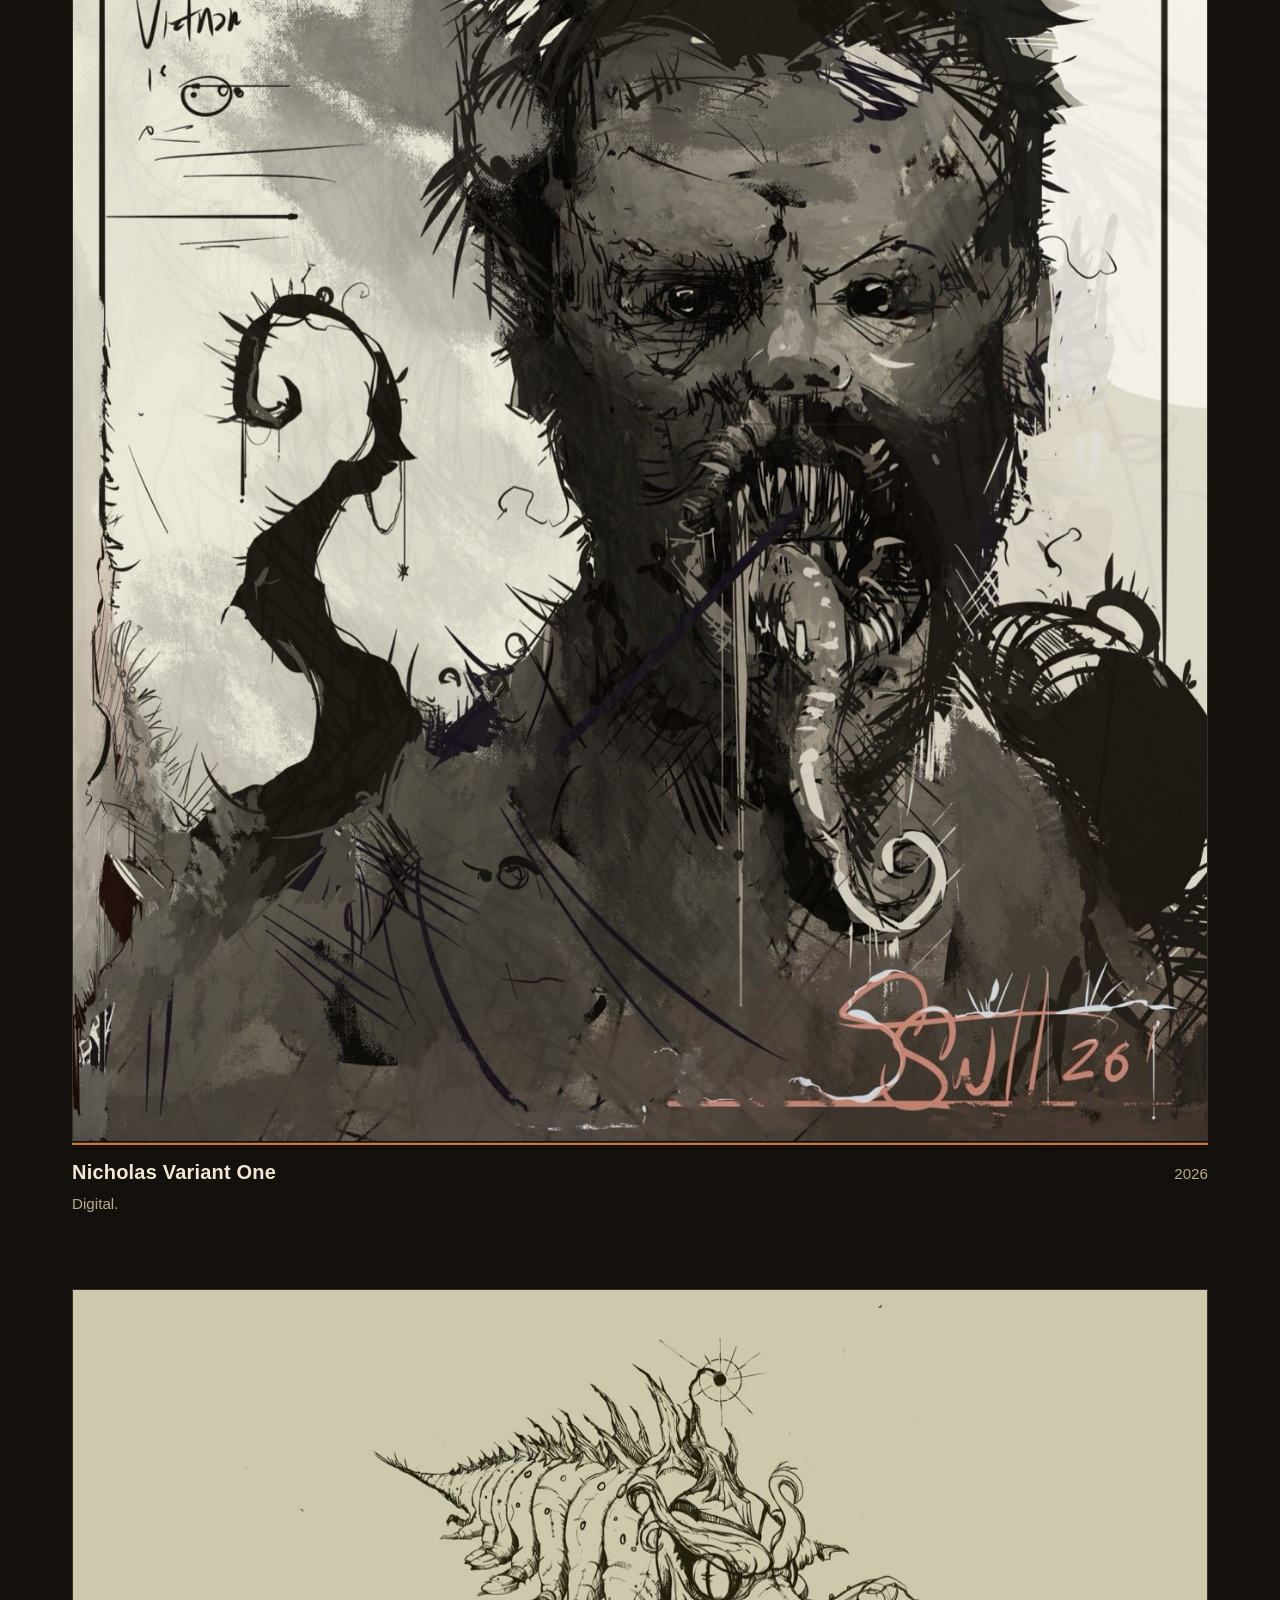
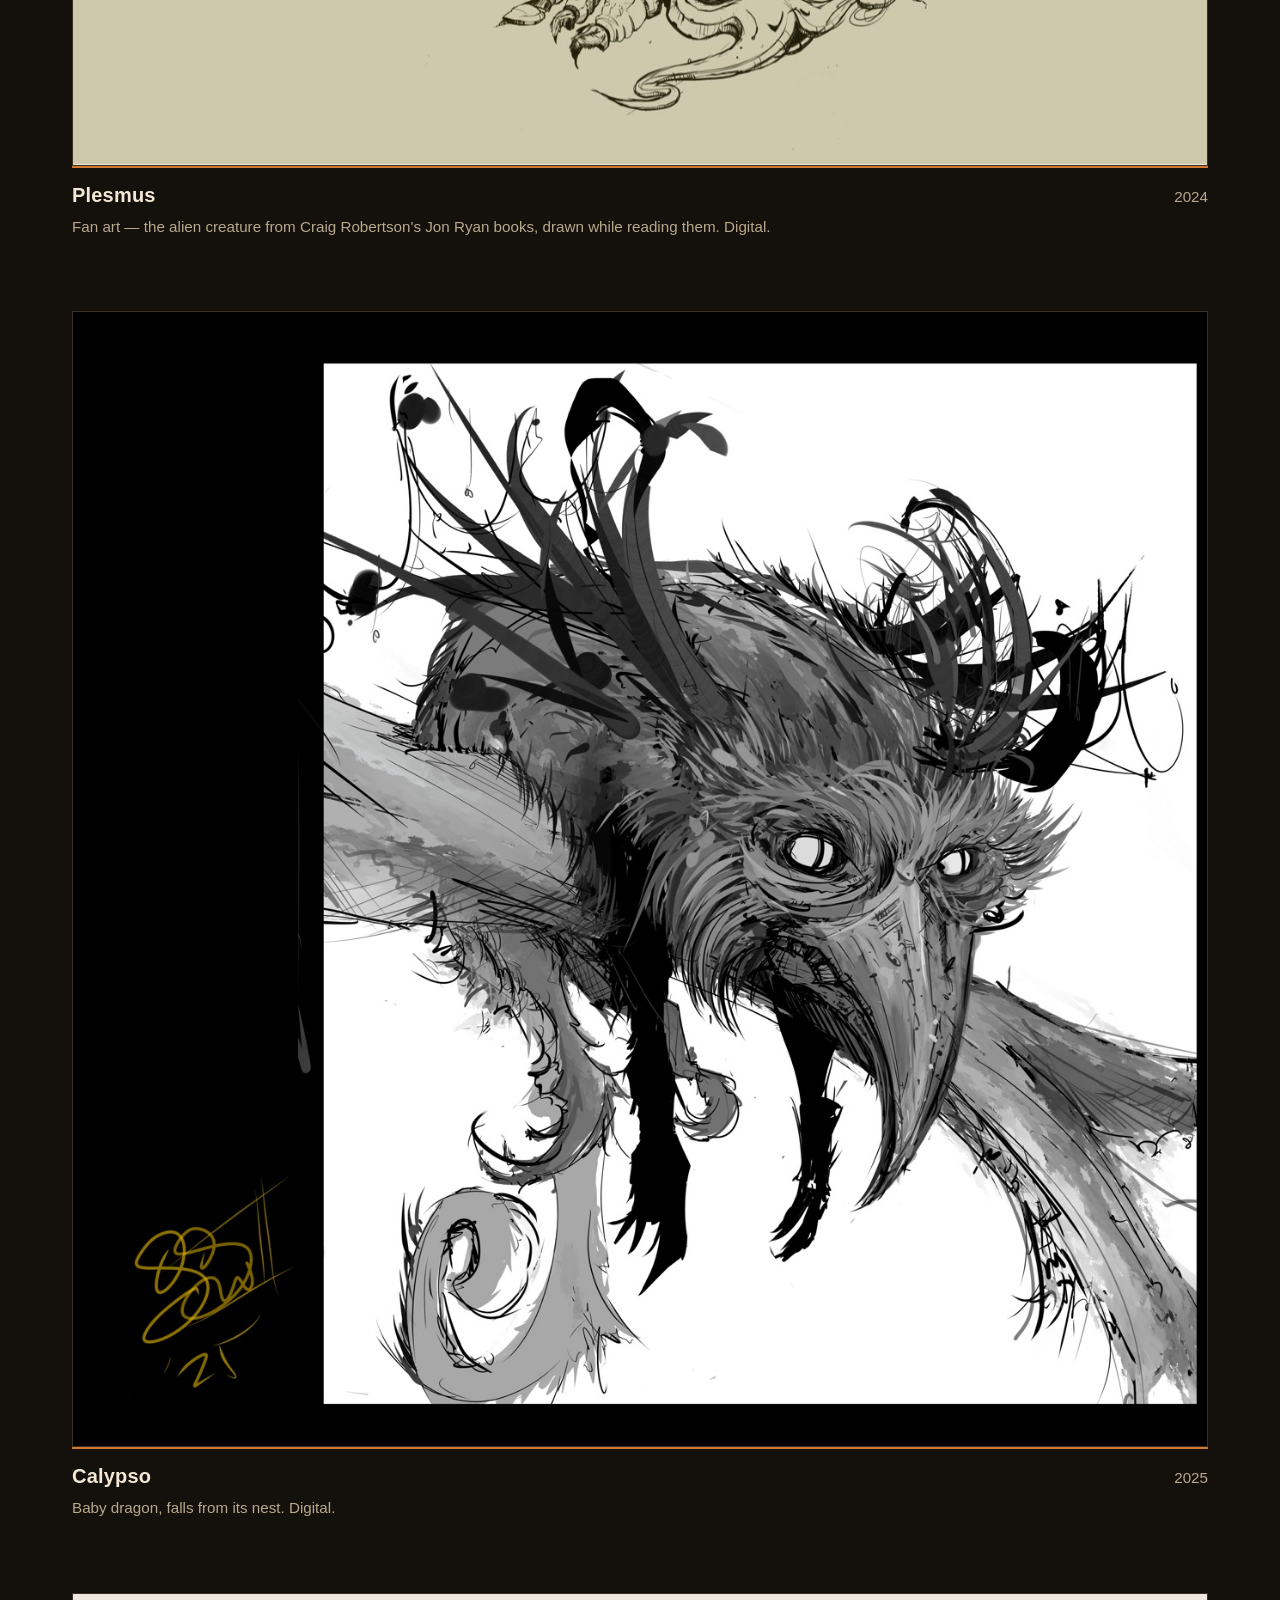
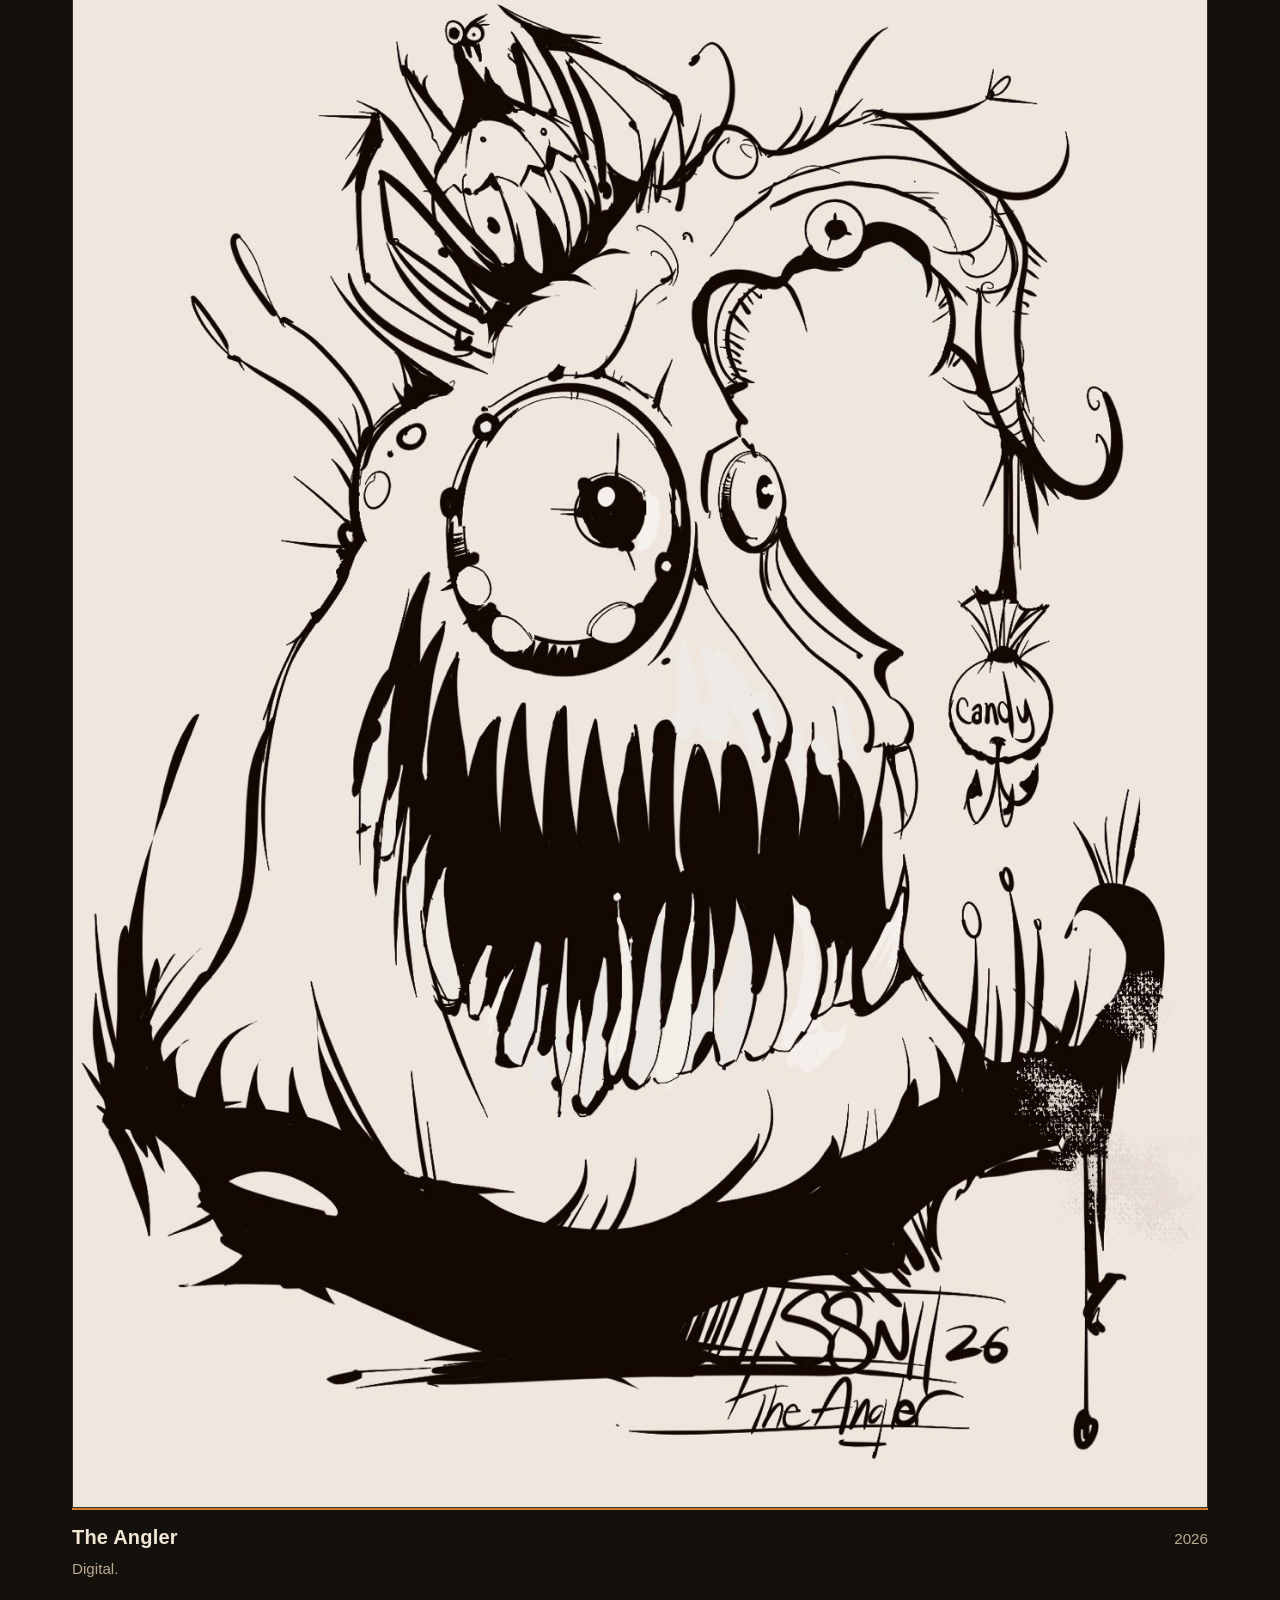
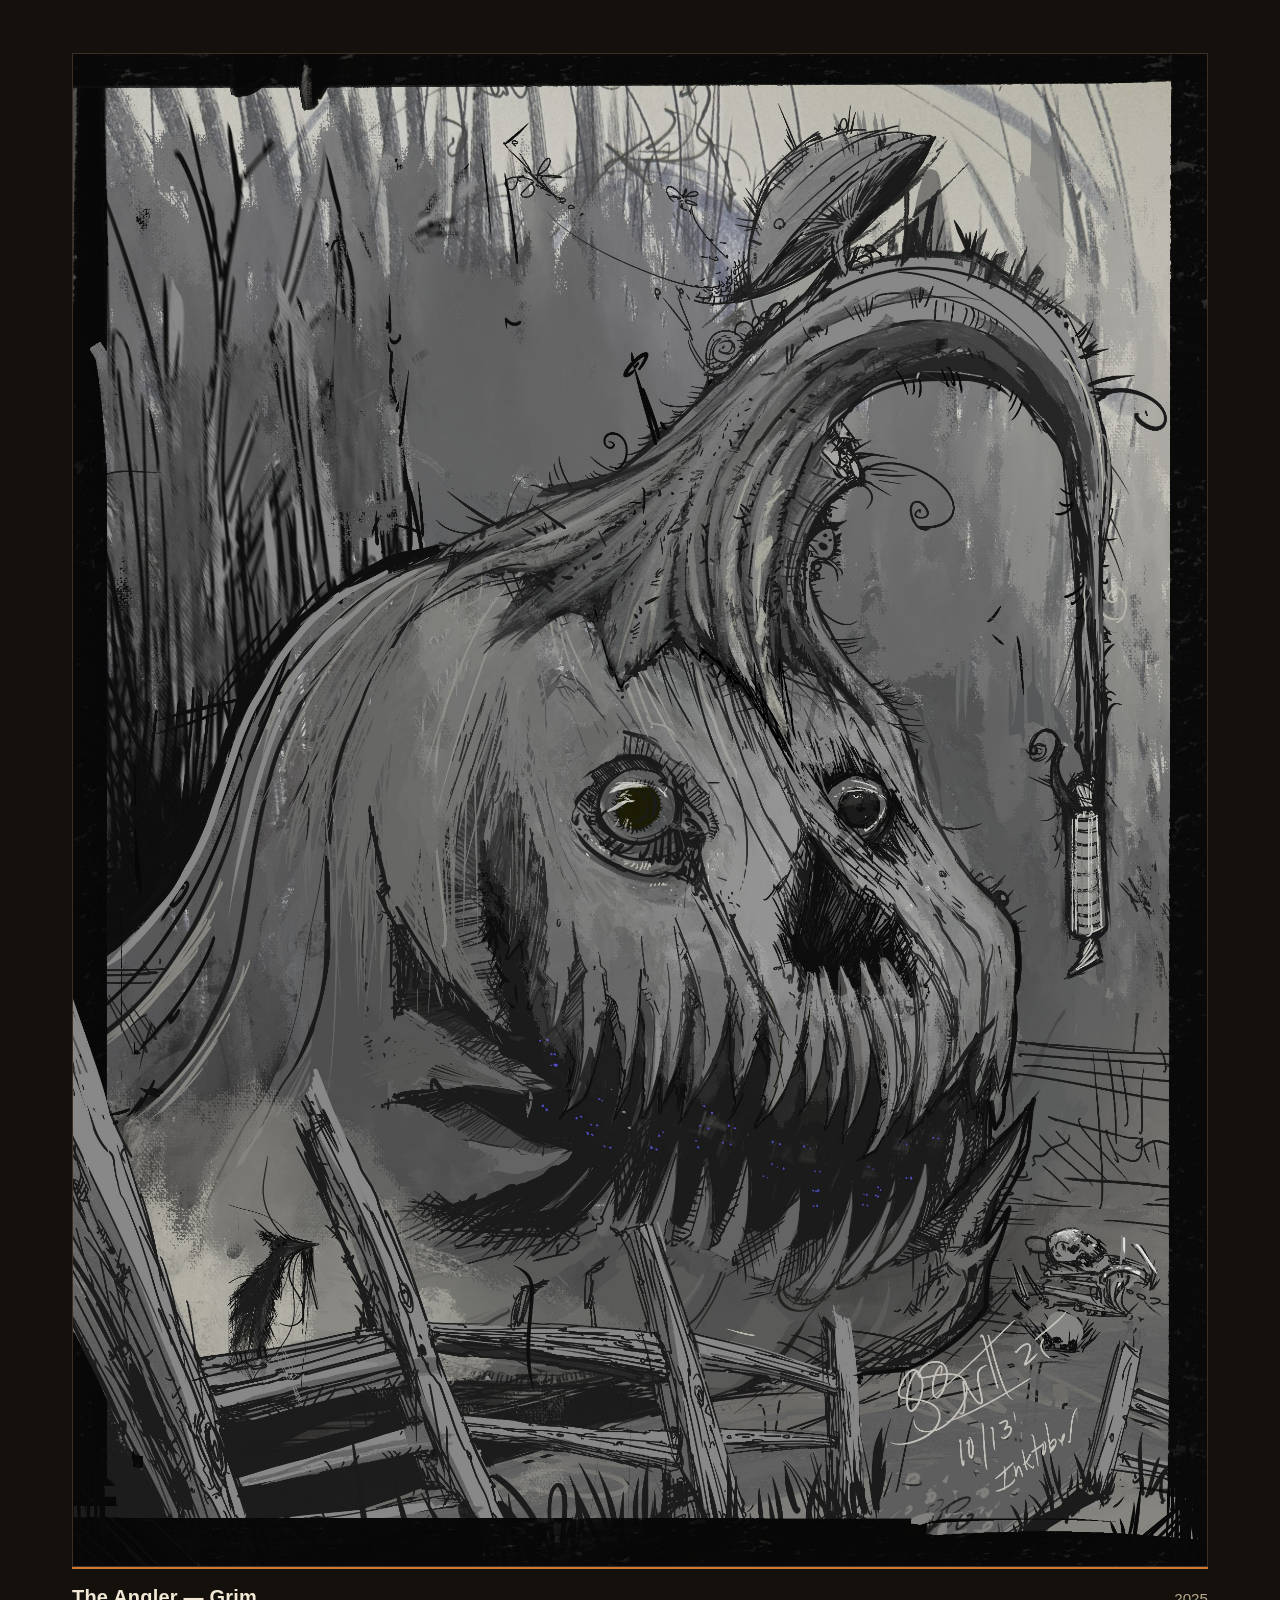
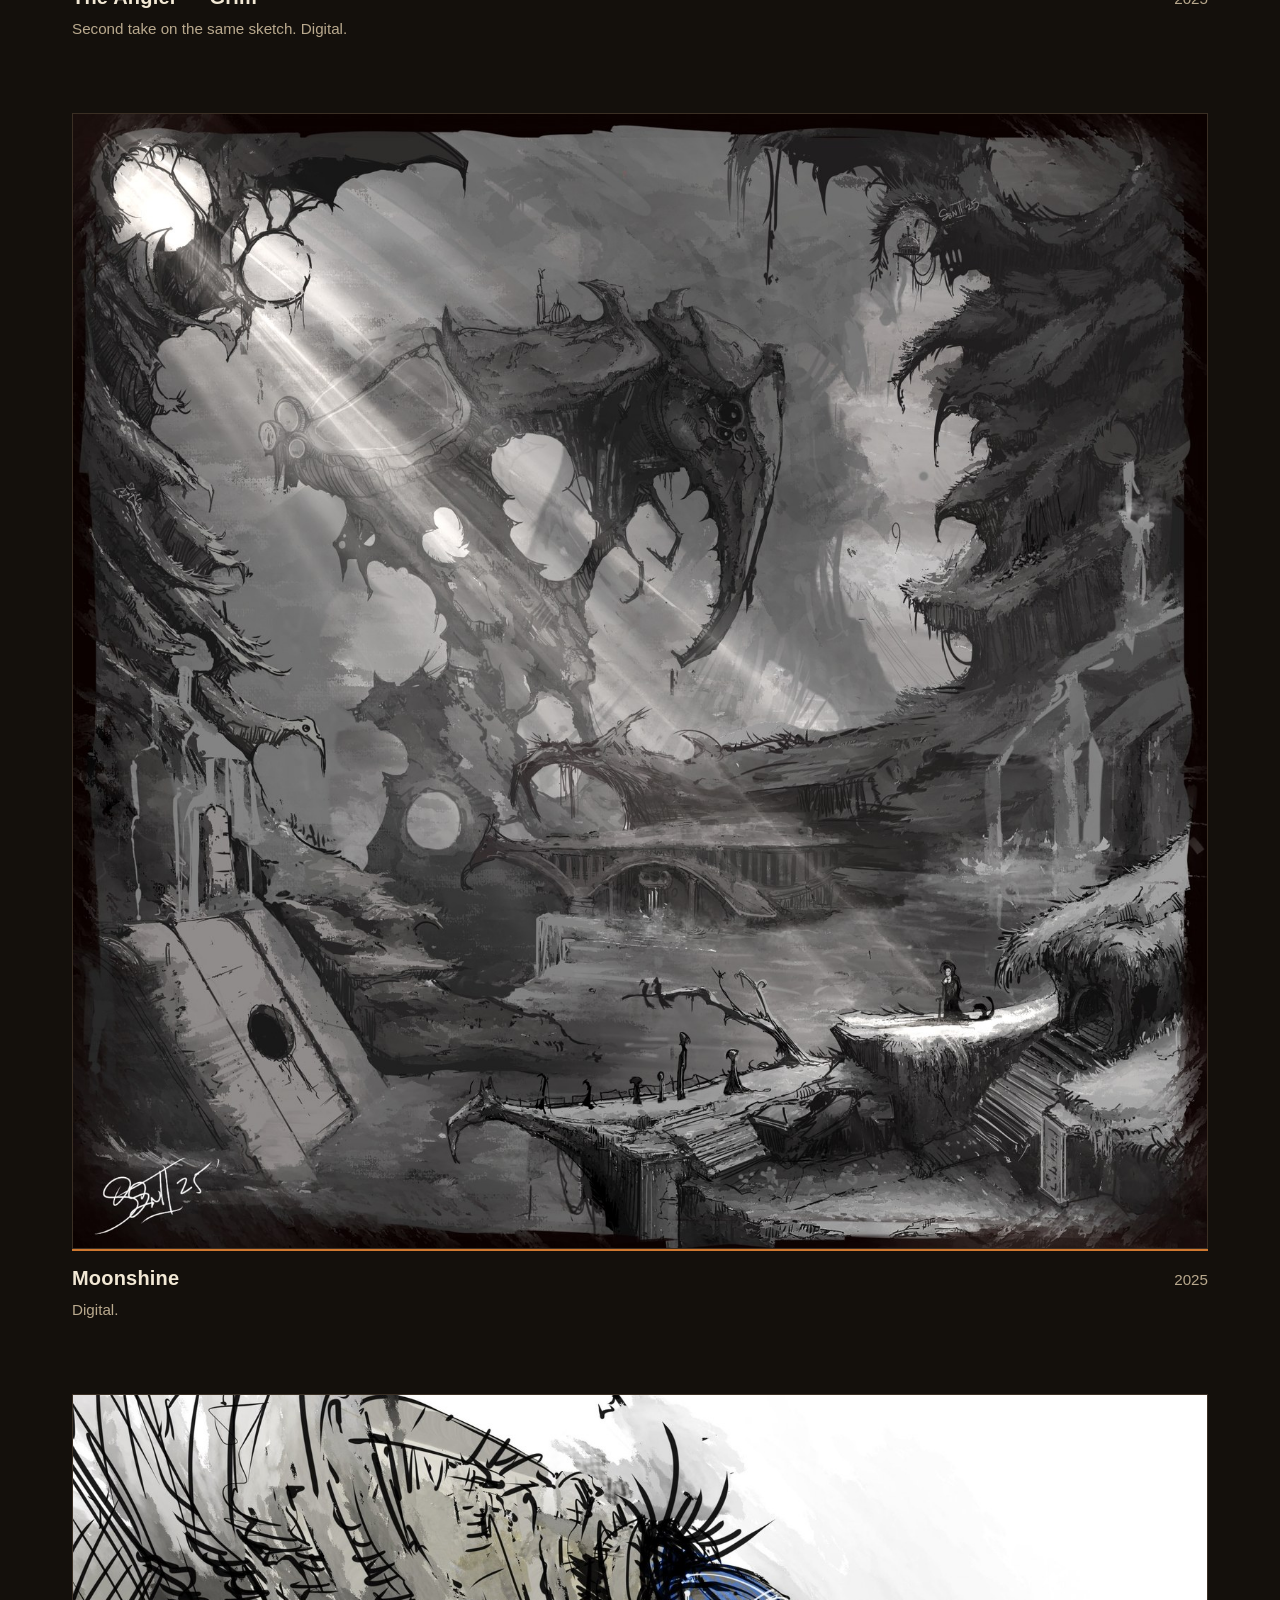
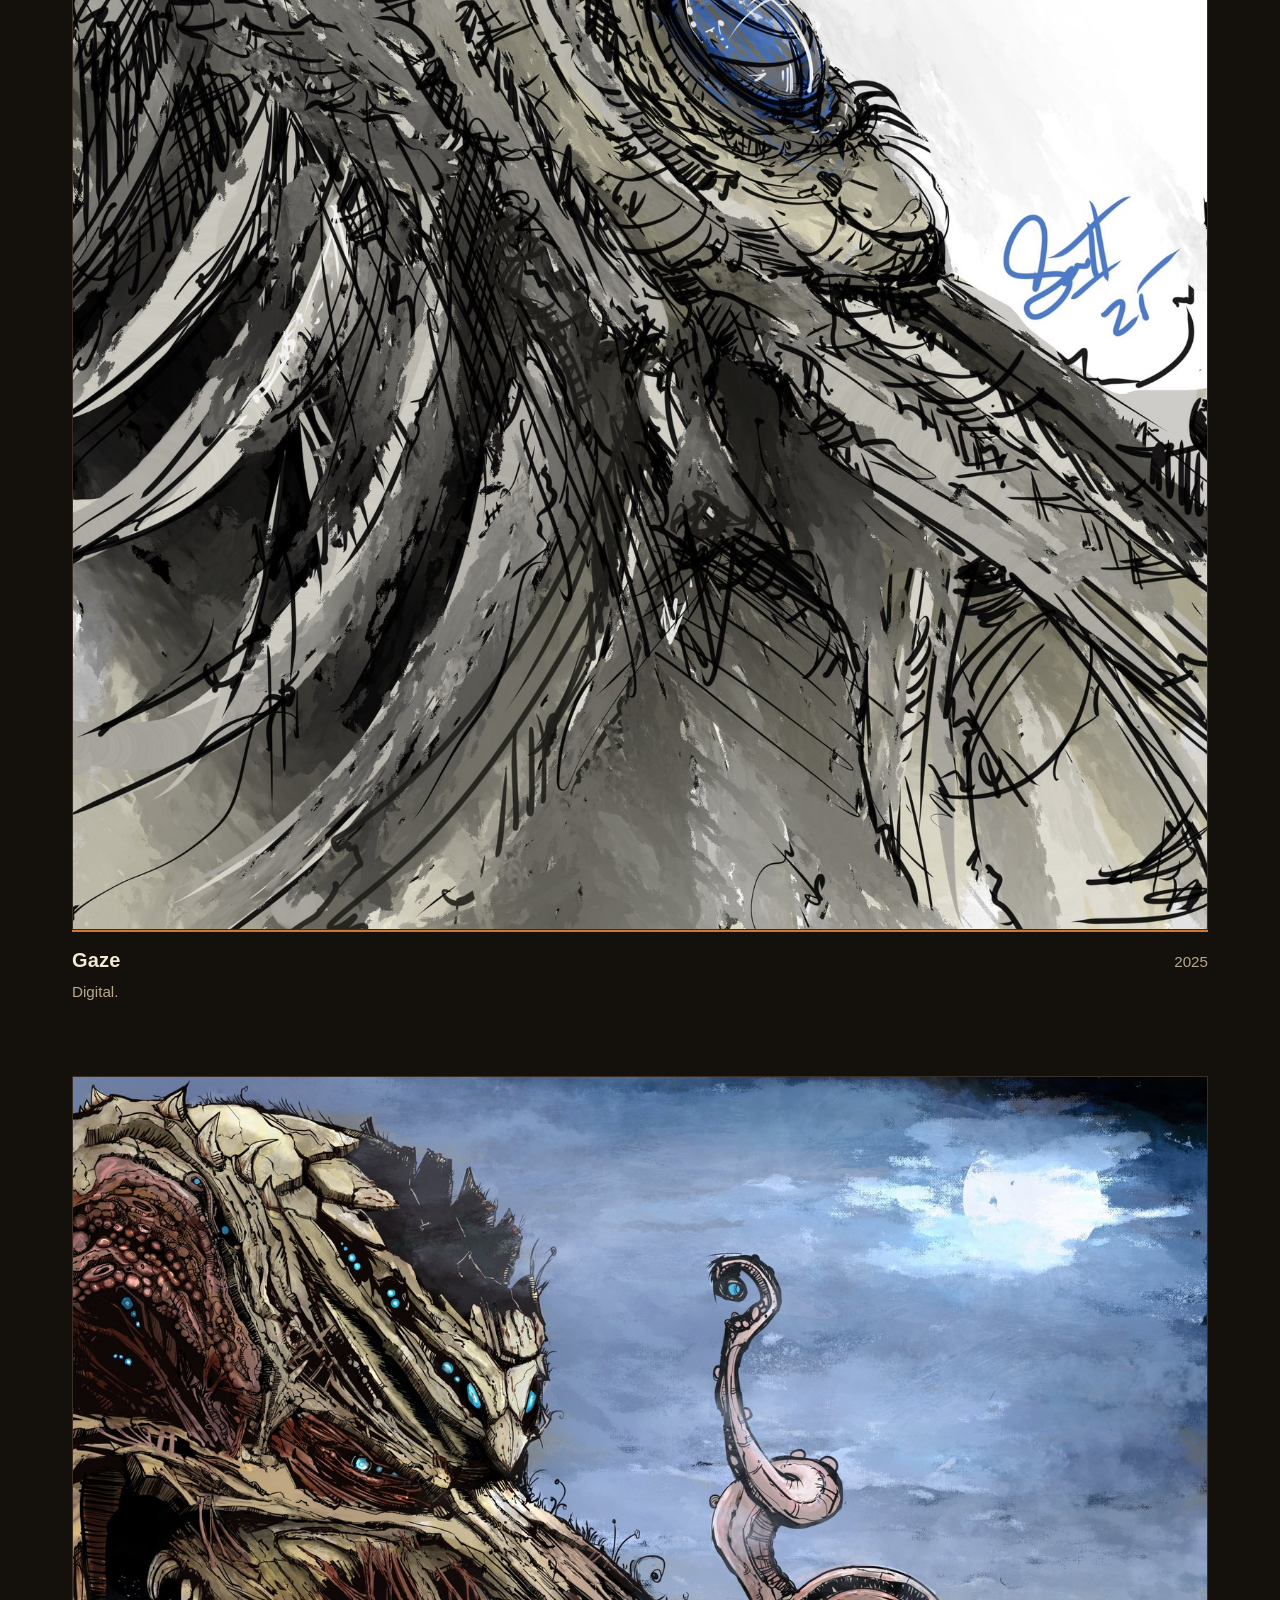
==== commit 0c1b8ae6: "Games section: ESO sizzle reel; about/footer copy rewrite; process-videos link -> actual playlist" ====
--- a/index.html
+++ b/index.html
@@ -54,6 +54,9 @@
   .games .shots{display:grid;grid-template-columns:1fr;gap:2rem;margin:2.5rem 0}
   .games .shots figure img{width:100%;height:auto;display:block;border:1px solid var(--line)}
   .games .shots figcaption{color:var(--muted);font-size:.9rem;margin-top:.5rem}
+  .games .reel{margin:0 0 2.5rem}
+  .games .reel video{width:100%;height:auto;display:block;border:1px solid var(--line);background:#000}
+  .games .reel figcaption{color:var(--muted);font-size:.9rem;margin-top:.5rem}
   @media(min-width:800px){.games .shots{grid-template-columns:1fr 1fr}}
   .about-grid{display:grid;grid-template-columns:1fr;gap:2rem}
   footer{border-top:1px solid var(--line);padding:4rem 2rem 5rem;text-align:center}
@@ -186,6 +189,10 @@
         <figcaption>Seyda Neen, ESO: Morrowind — the lighthouse and the starting arrival area.</figcaption>
       </figure>
     </div>
+    <figure class="reel">
+      <video controls preload="metadata" src="media/eso-sizzle-15s.mp4"></video>
+      <figcaption>Elder Scrolls Online — gameplay montage as aired in MinnMax's interview on the cancellation. Footage: ZeniMax Online Studios.</figcaption>
+    </figure>
     <ul class="credits">
       <li><strong>Microsoft</strong> — Art Director</li>
       <li><strong>ZeniMax Online Studios</strong> — 15 years, Environment Artist to Art Director</li>
@@ -198,19 +205,19 @@
   <h2 class="sec">Get to know me</h2>
   <p class="lede">The short version.</p>
   <div class="about-grid">
-    <p>I'm Steve Nelson II — S. Nelson II on the work. Twenty-five years in games, starting at Elmer Interactive in 2000 — fifteen of them inside AAA game studios, the last stretch as an art director. My specialty was always materials and texture: the way a surface tells you its history.</p>
-    <p>These days I run Swamp Shell Industries, my one-man studio, and I draw the things that live in my head — creatures, characters, and dark little worlds — all digital. I'm also a musician, which is starting to bleed into the visuals, and an avid gardener when I'm not at the desk.</p>
-    <p>If you're here because someone sent you: yes, I take on art direction and illustration work. The contact's below.</p>
+    <p>I'm Steve. Twenty-five years in games — starting at Elmer Interactive in 2000, fifteen of them inside AAA studios, finishing as an art director at Microsoft. My specialty was always materials and texture: the way a surface tells you its history.</p>
+    <p>These days I run Swamp Shell Industries, my one-man studio, drawing the creatures, characters, and dark little worlds in my head — all digital. I'm also a musician, which keeps bleeding into the visuals, and an avid gardener when I'm not at the desk.</p>
+    <p>I take on art direction and illustration work. The contact's below.</p>
   </div>
 </section>
 
 <footer id="contact">
-  <h2>Swamp Shell Industries</h2>
-  <p>My studio. Art direction, illustration, and creative production — one pair of hands, no handoffs.</p>
+  <h2>Work with me</h2>
+  <p>Swamp Shell Industries is my one-man studio — art direction, illustration, and creative production. One pair of hands, no handoffs.</p>
   <div class="links">
     <a href="https://www.instagram.com/swampshell_industries" target="_blank" rel="noopener">@swampshell_industries</a>
     <a href="https://www.instagram.com/snelsoniiart/" target="_blank" rel="noopener">@snelsoniiart</a>
-    <a href="https://www.youtube.com/@swampshell_industries/playlists" target="_blank" rel="noopener">YouTube — Process Videos</a>
+    <a href="https://www.youtube.com/playlist?list=PLfnarO4hs7fJG8D-z3HhdIHyjRNRXwi-G" target="_blank" rel="noopener">YouTube — Process Videos</a>
     <a href="https://www.swampshellindustriesllc.com/" target="_blank" rel="noopener">SwampShellIndustriesLLC.com</a>
     <a href="https://ssnii.com/" target="_blank" rel="noopener">ssnii.com — Full Portfolio</a>
     <a href="https://www.linkedin.com/in/snelsondirects/" target="_blank" rel="noopener">LinkedIn</a>
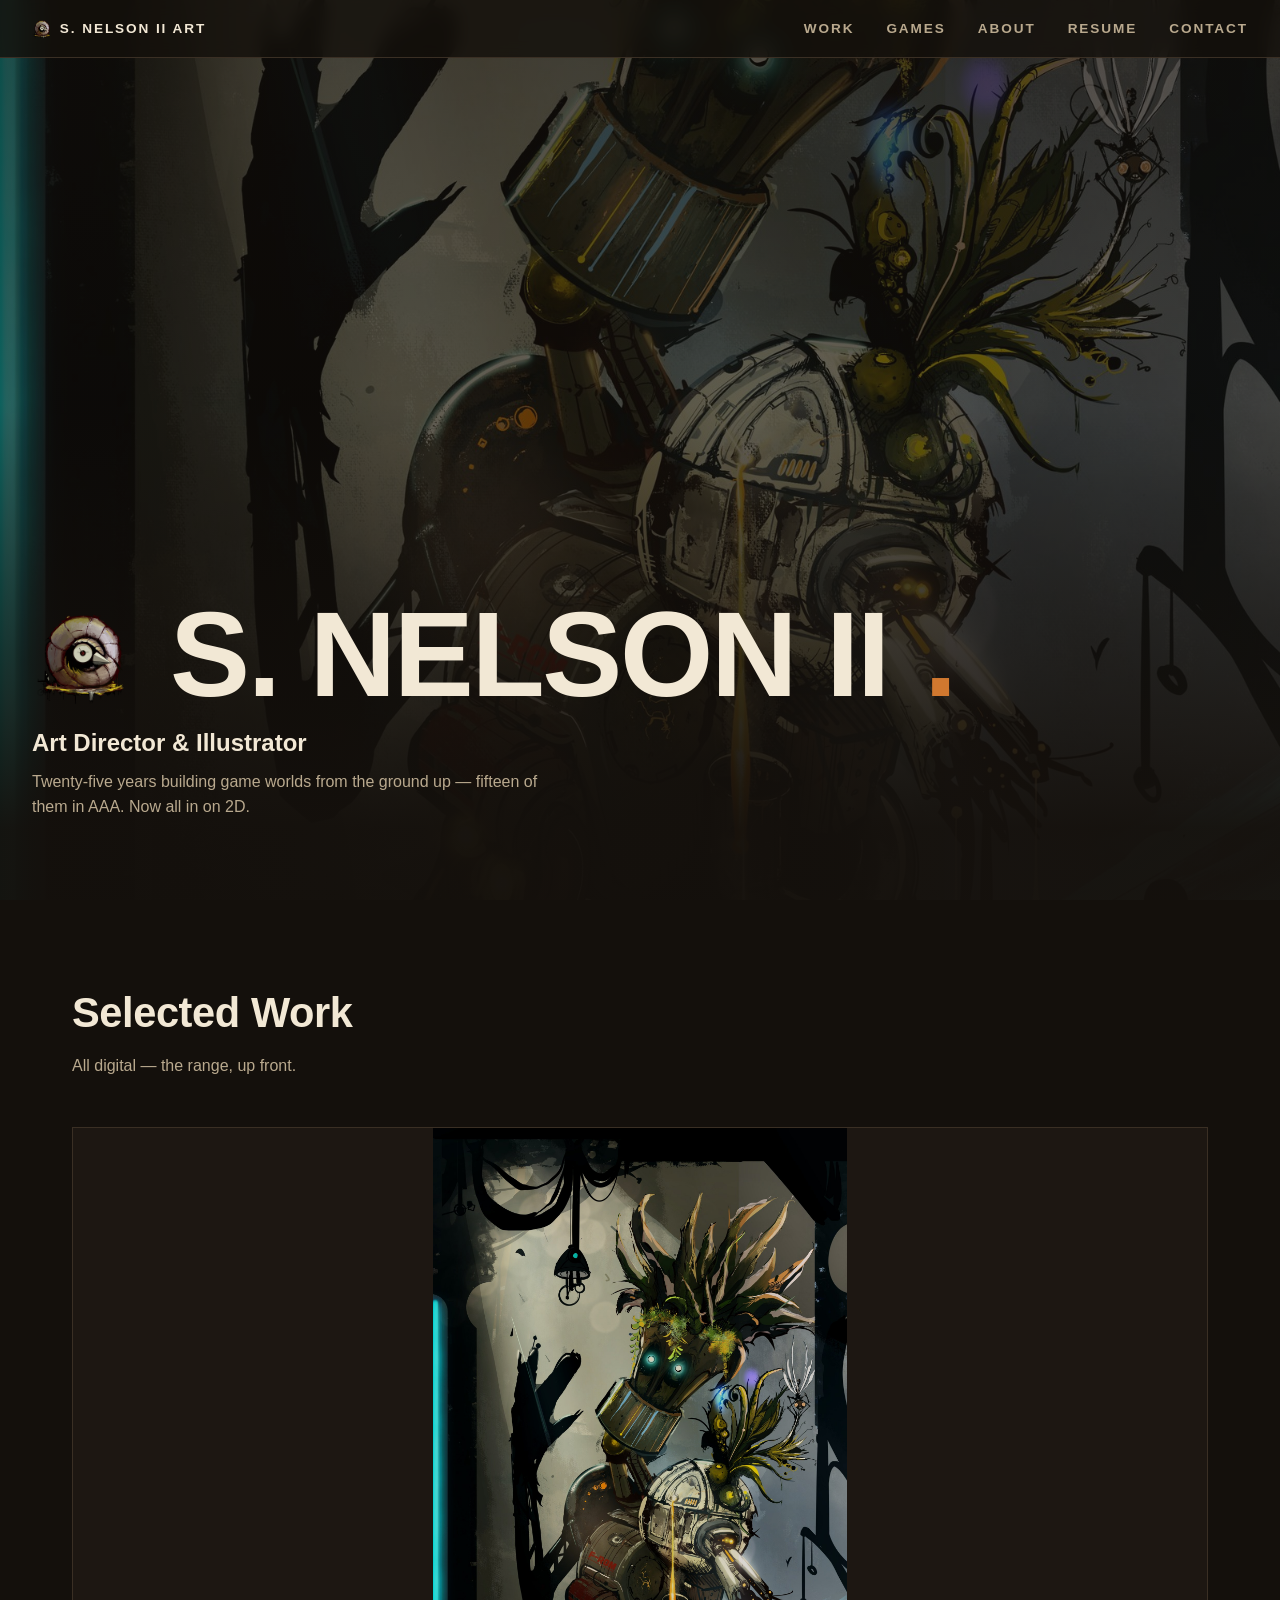
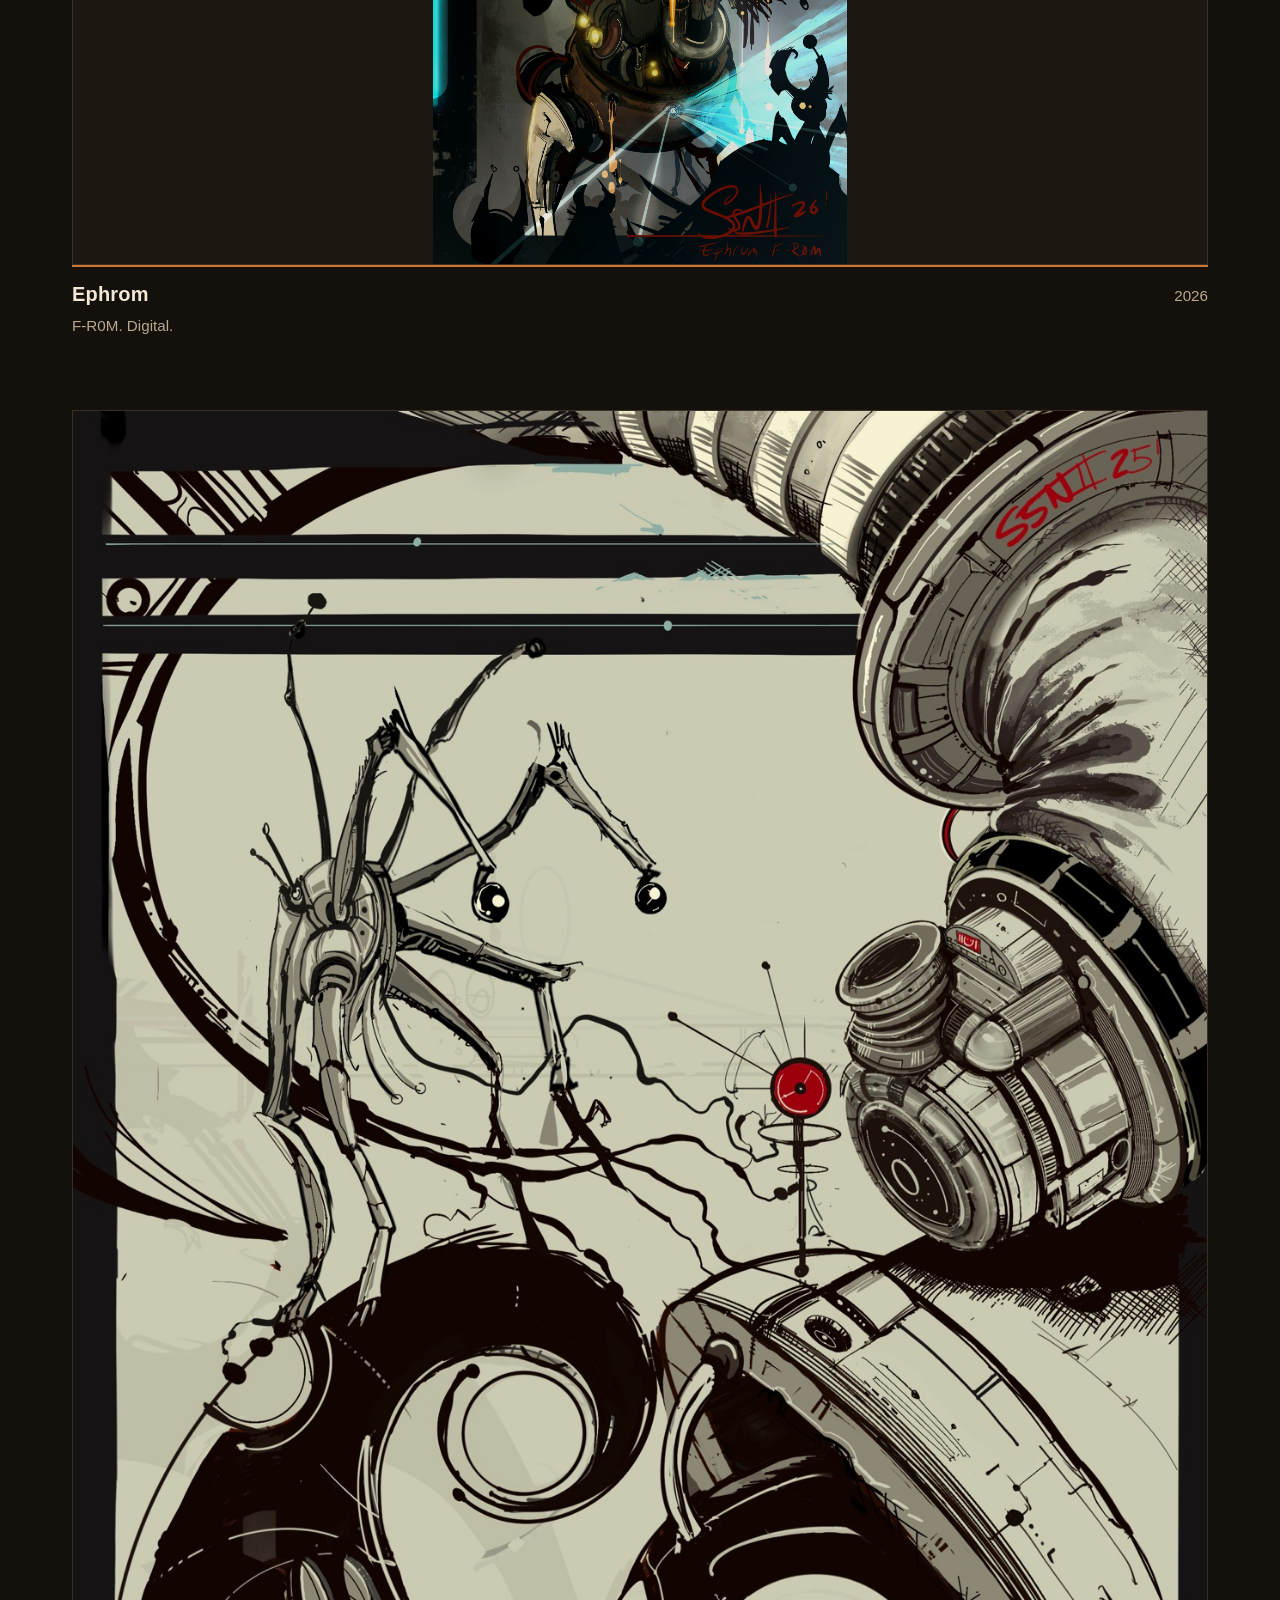
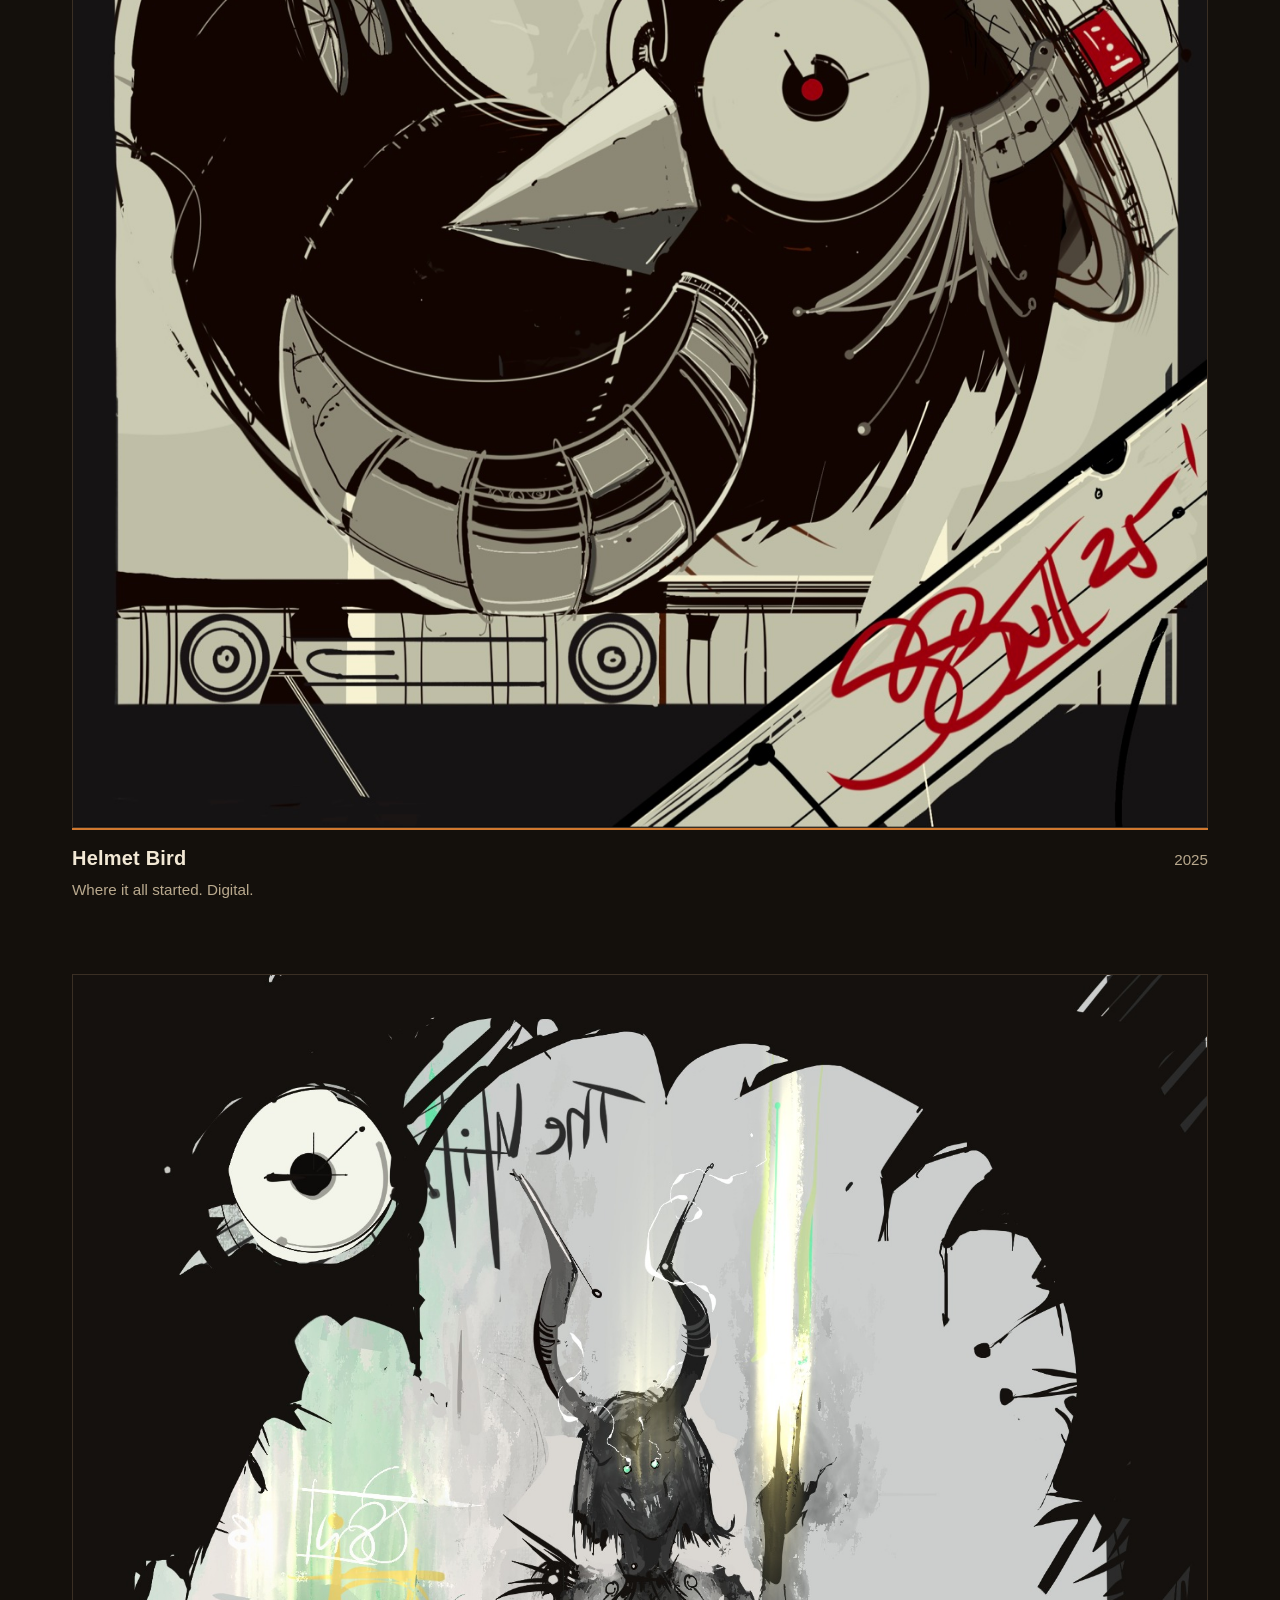
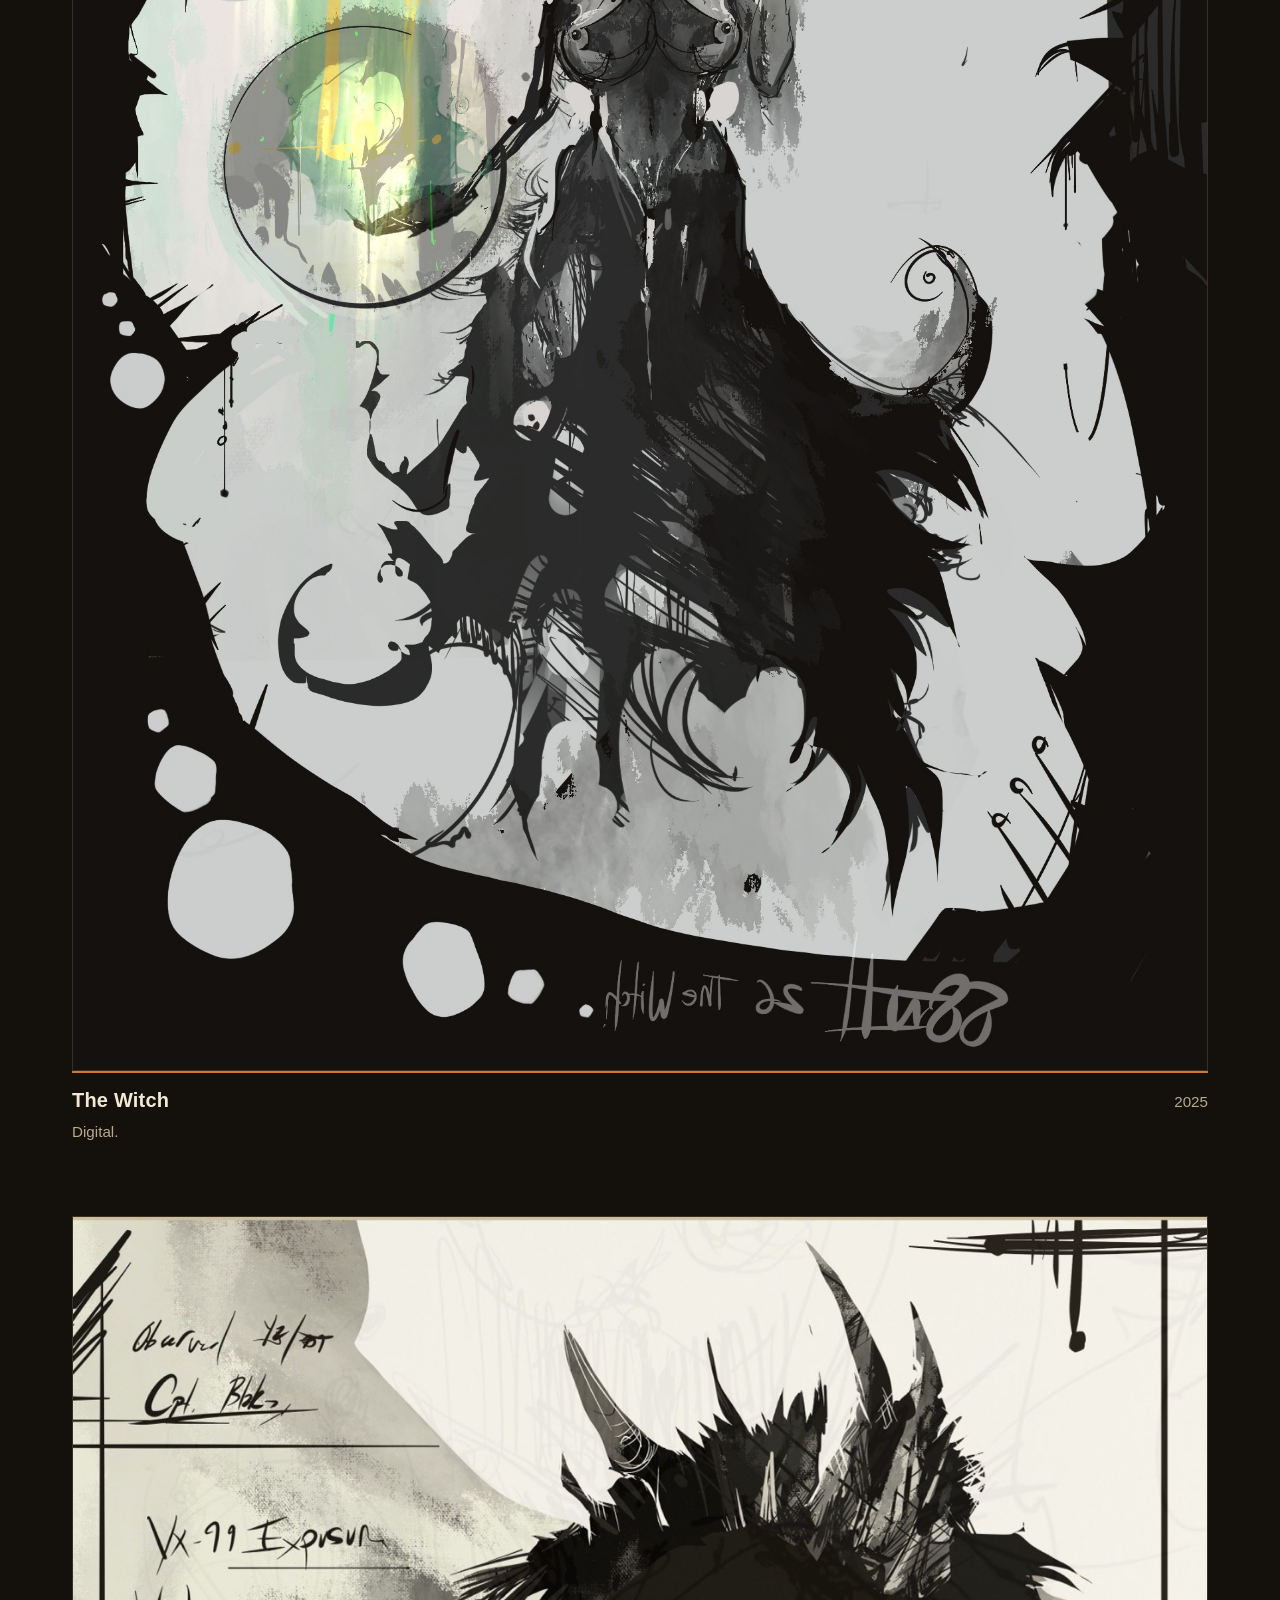
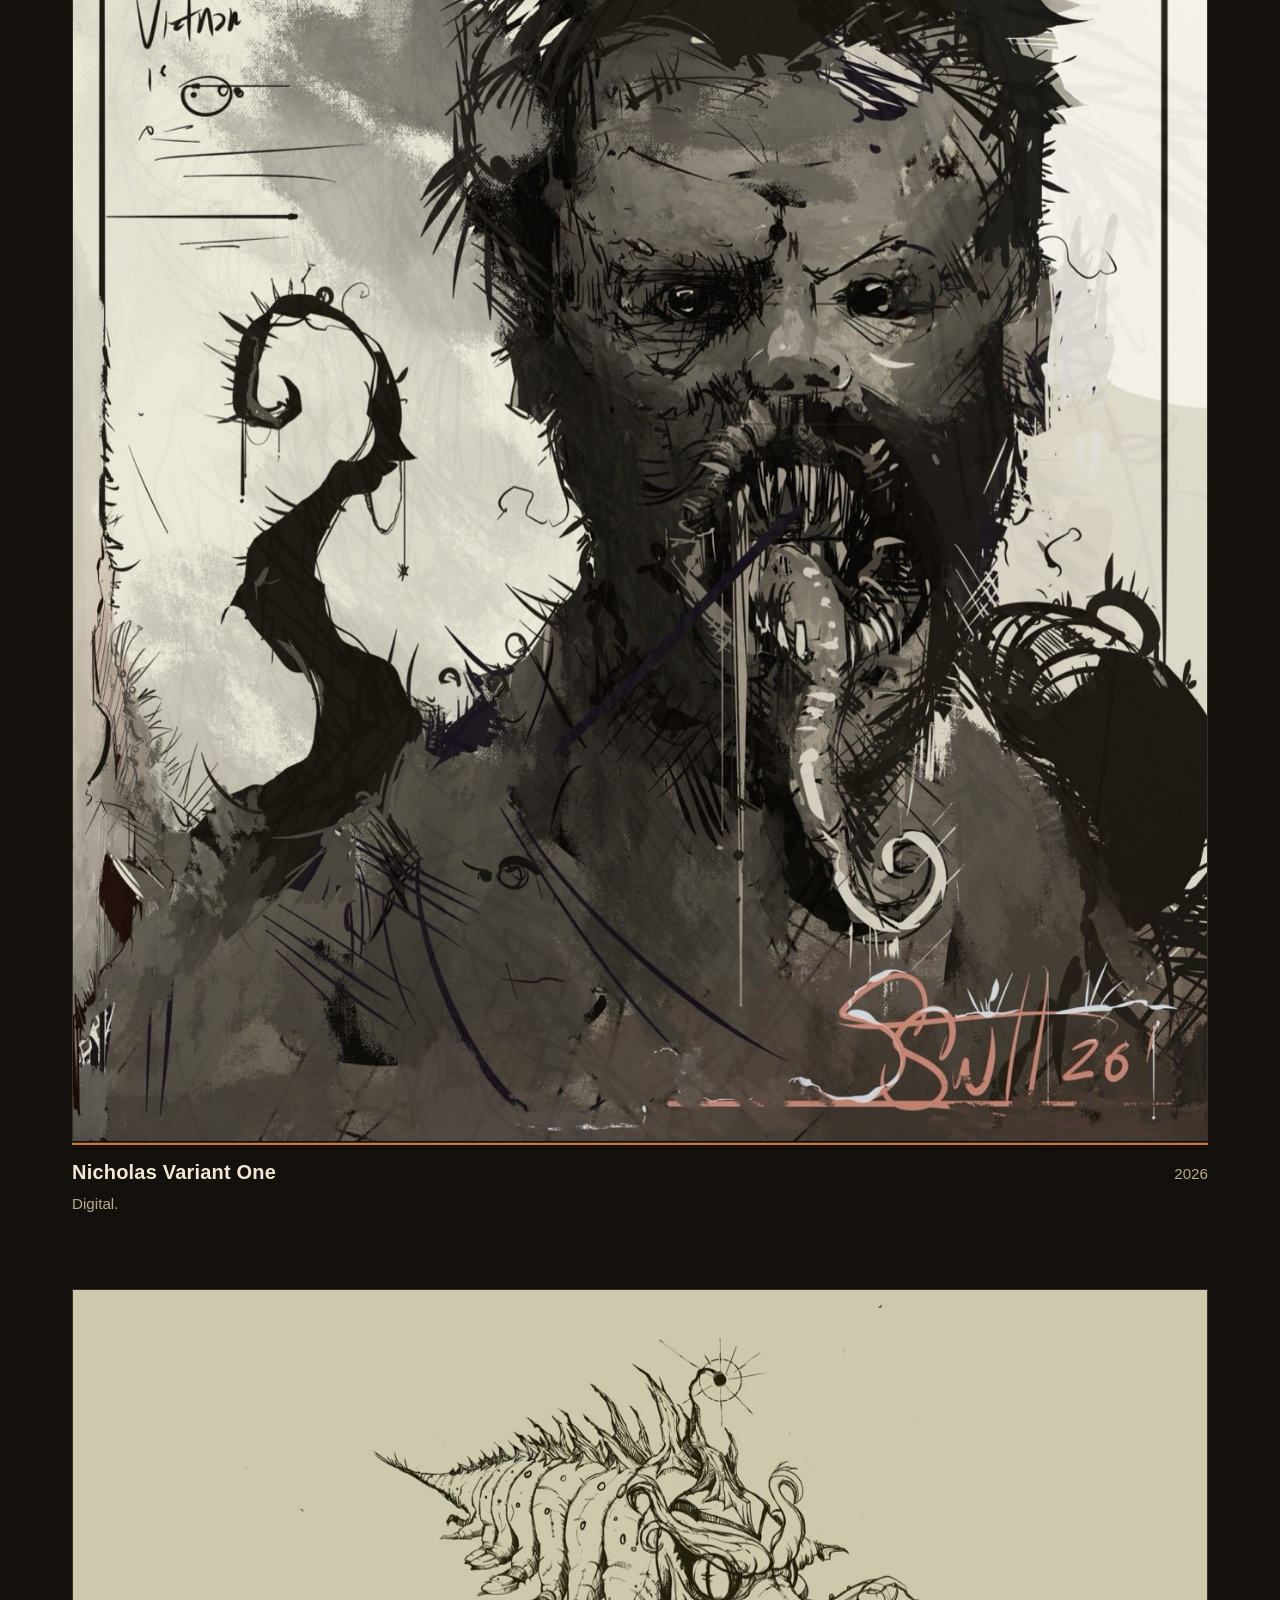
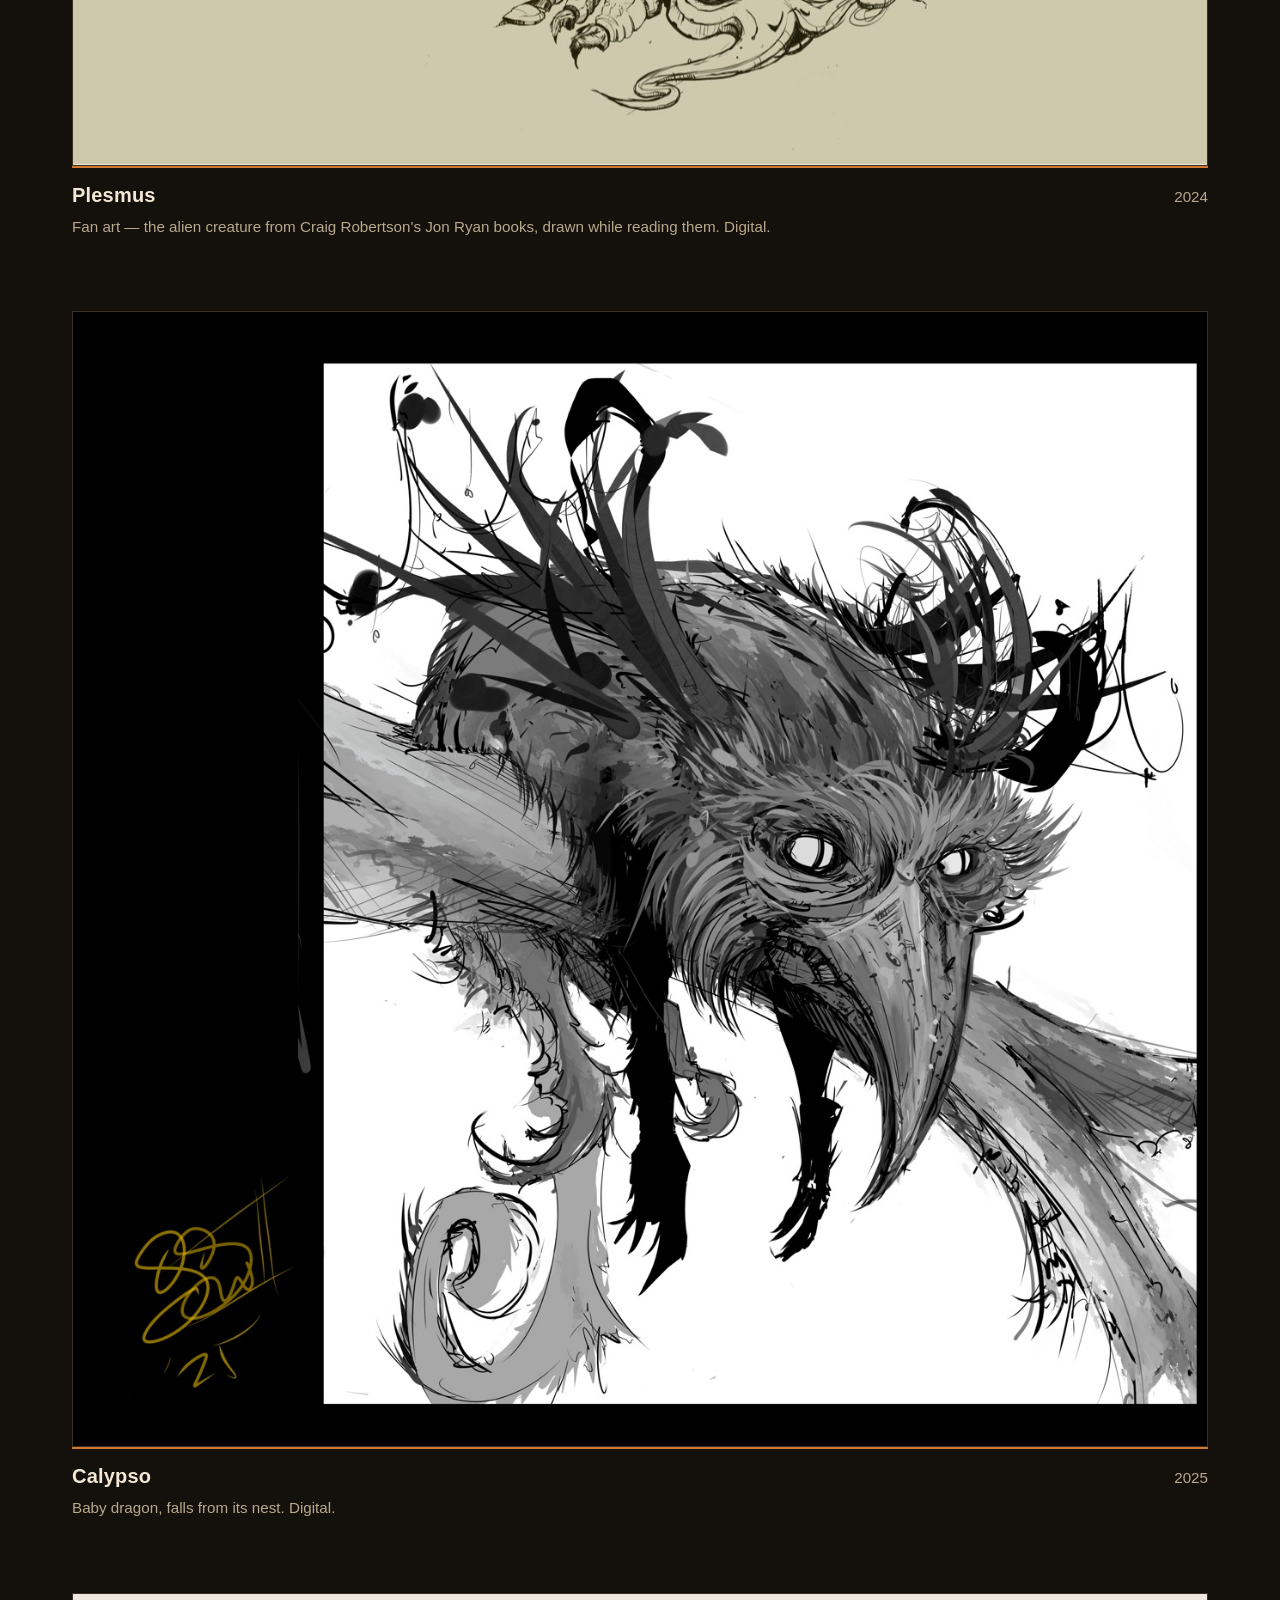
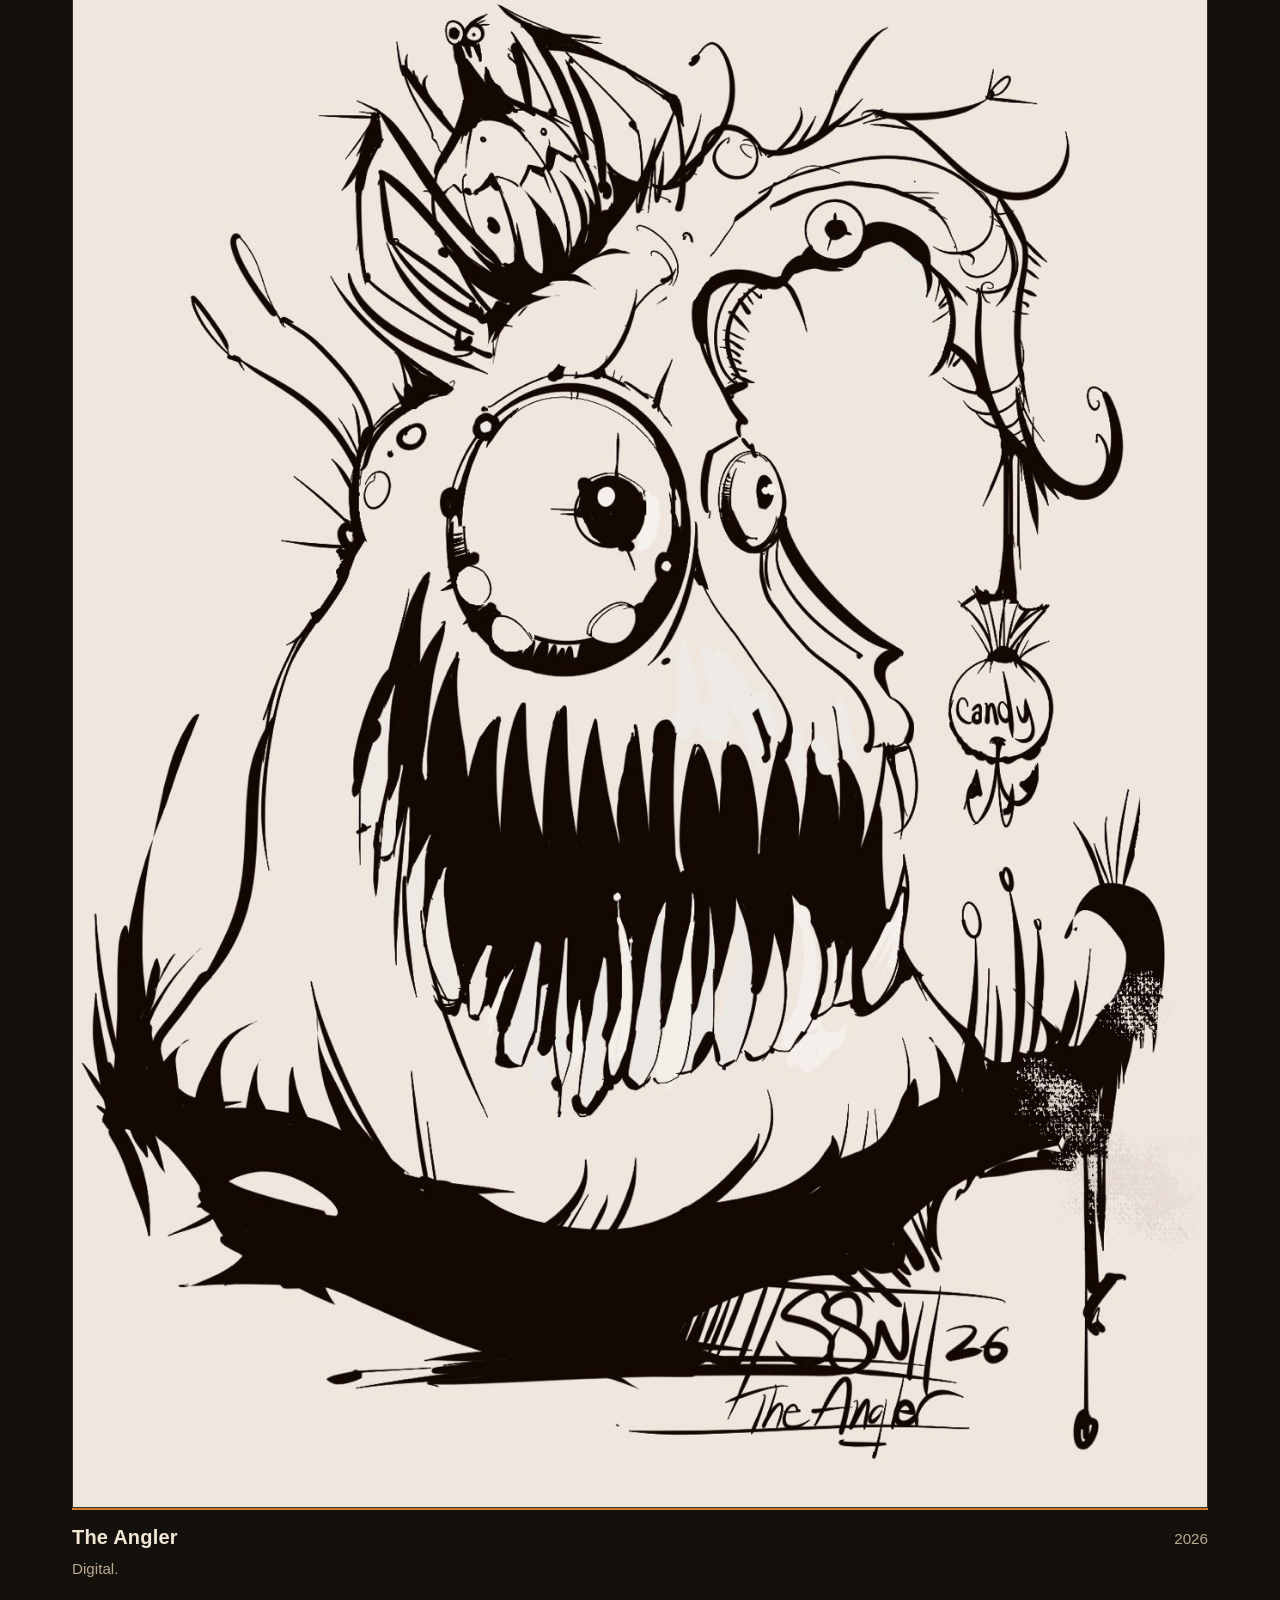
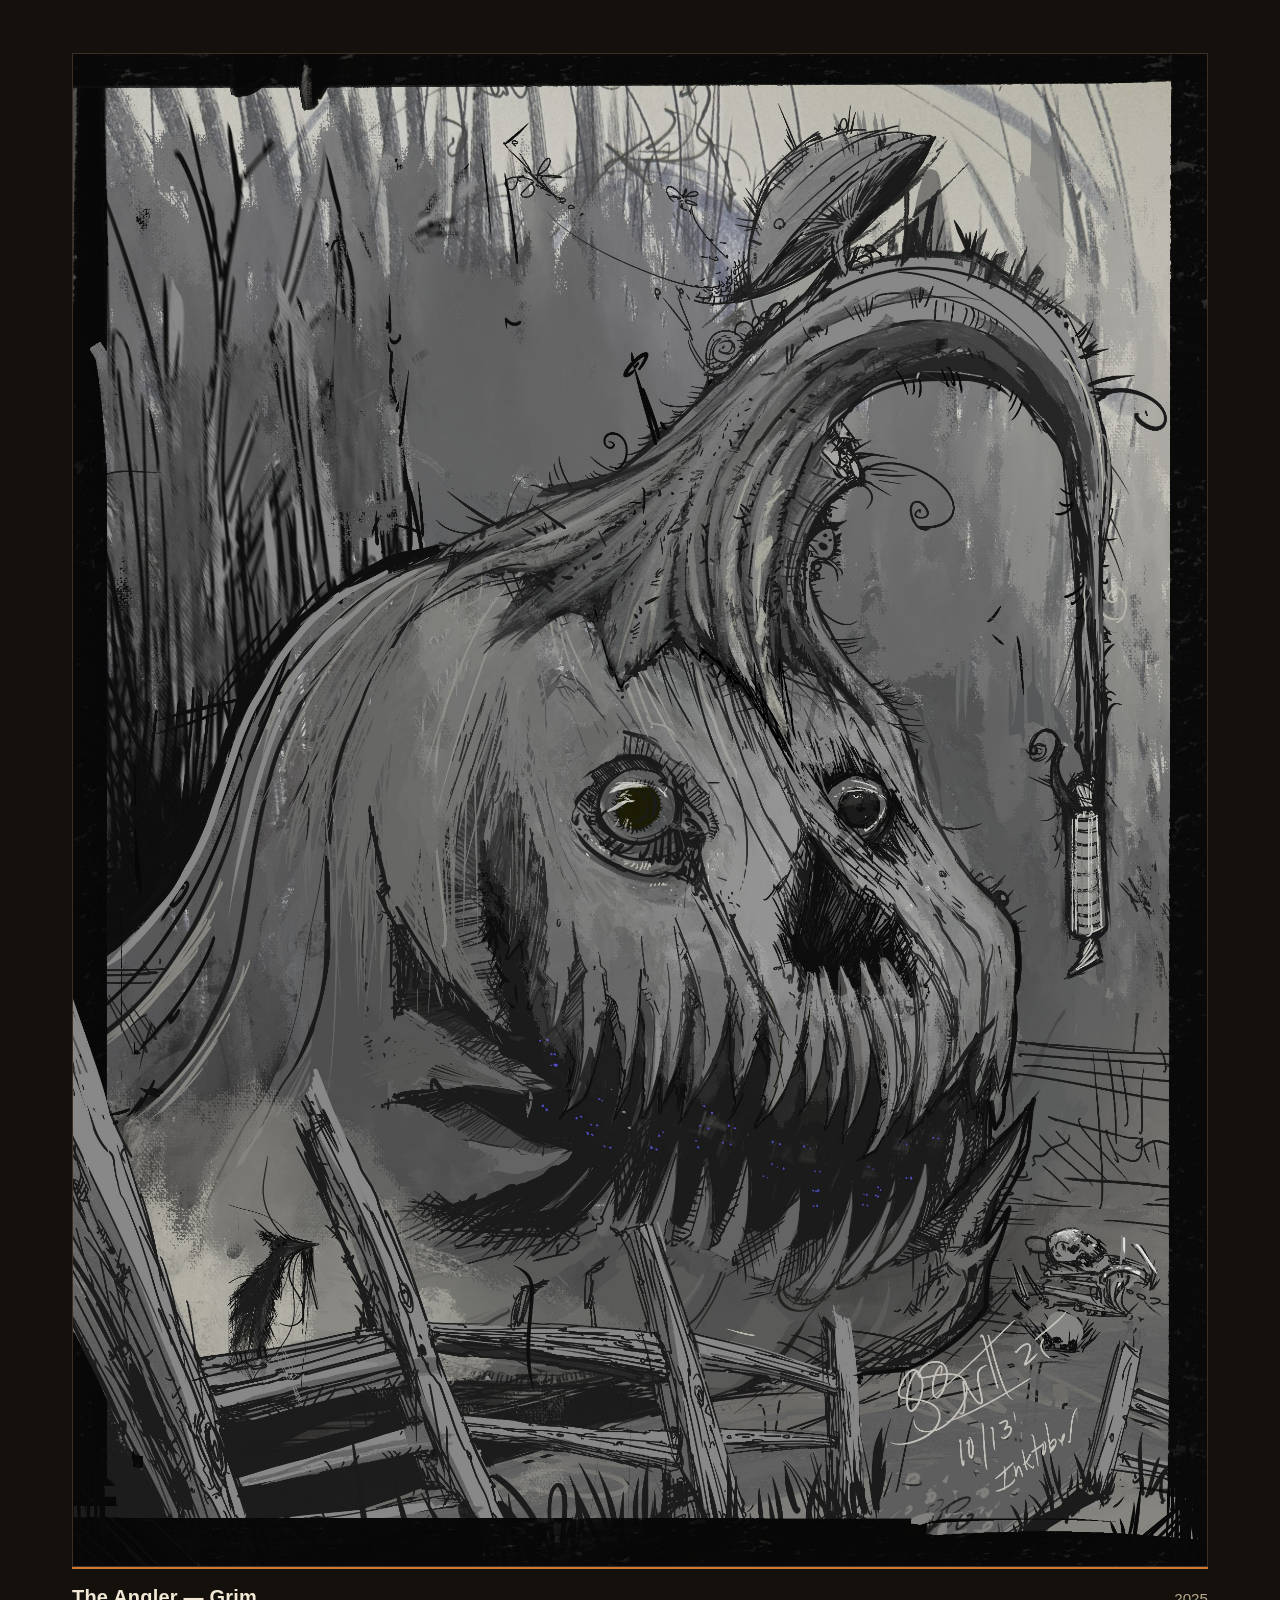
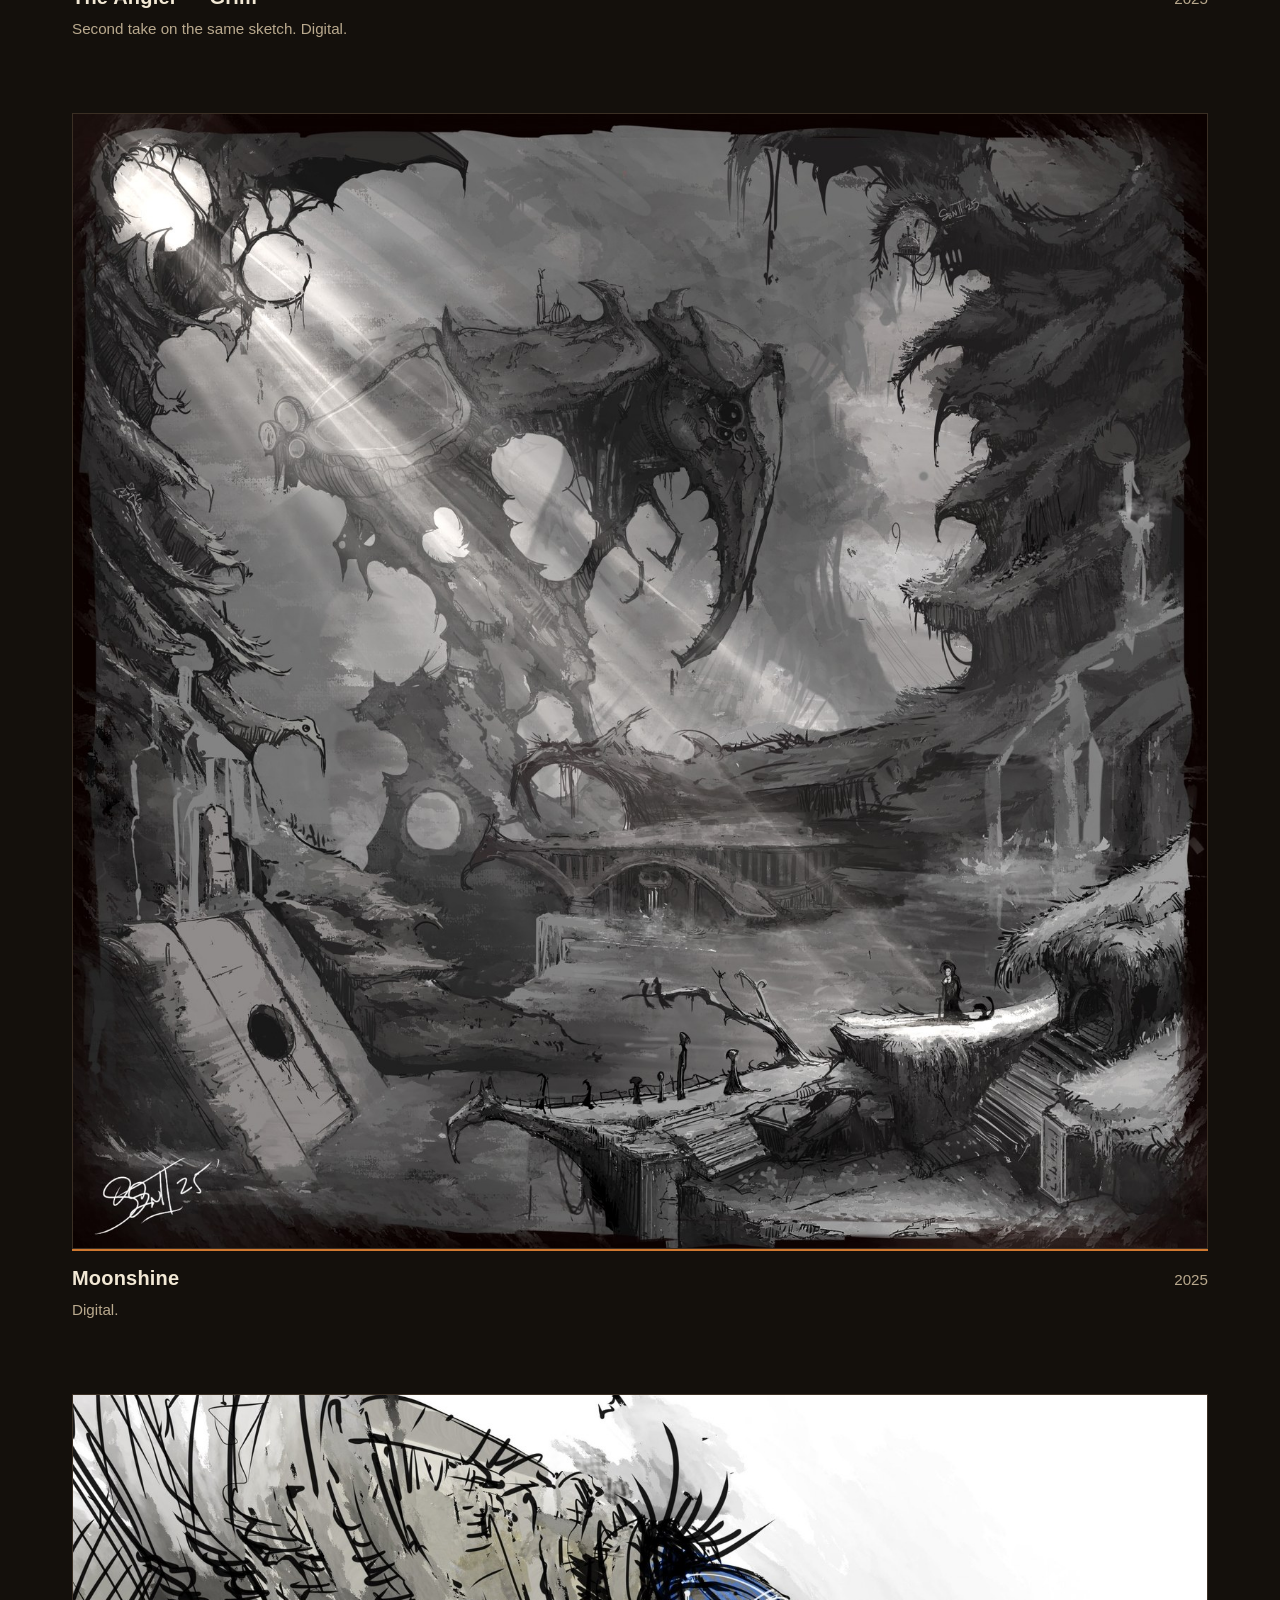
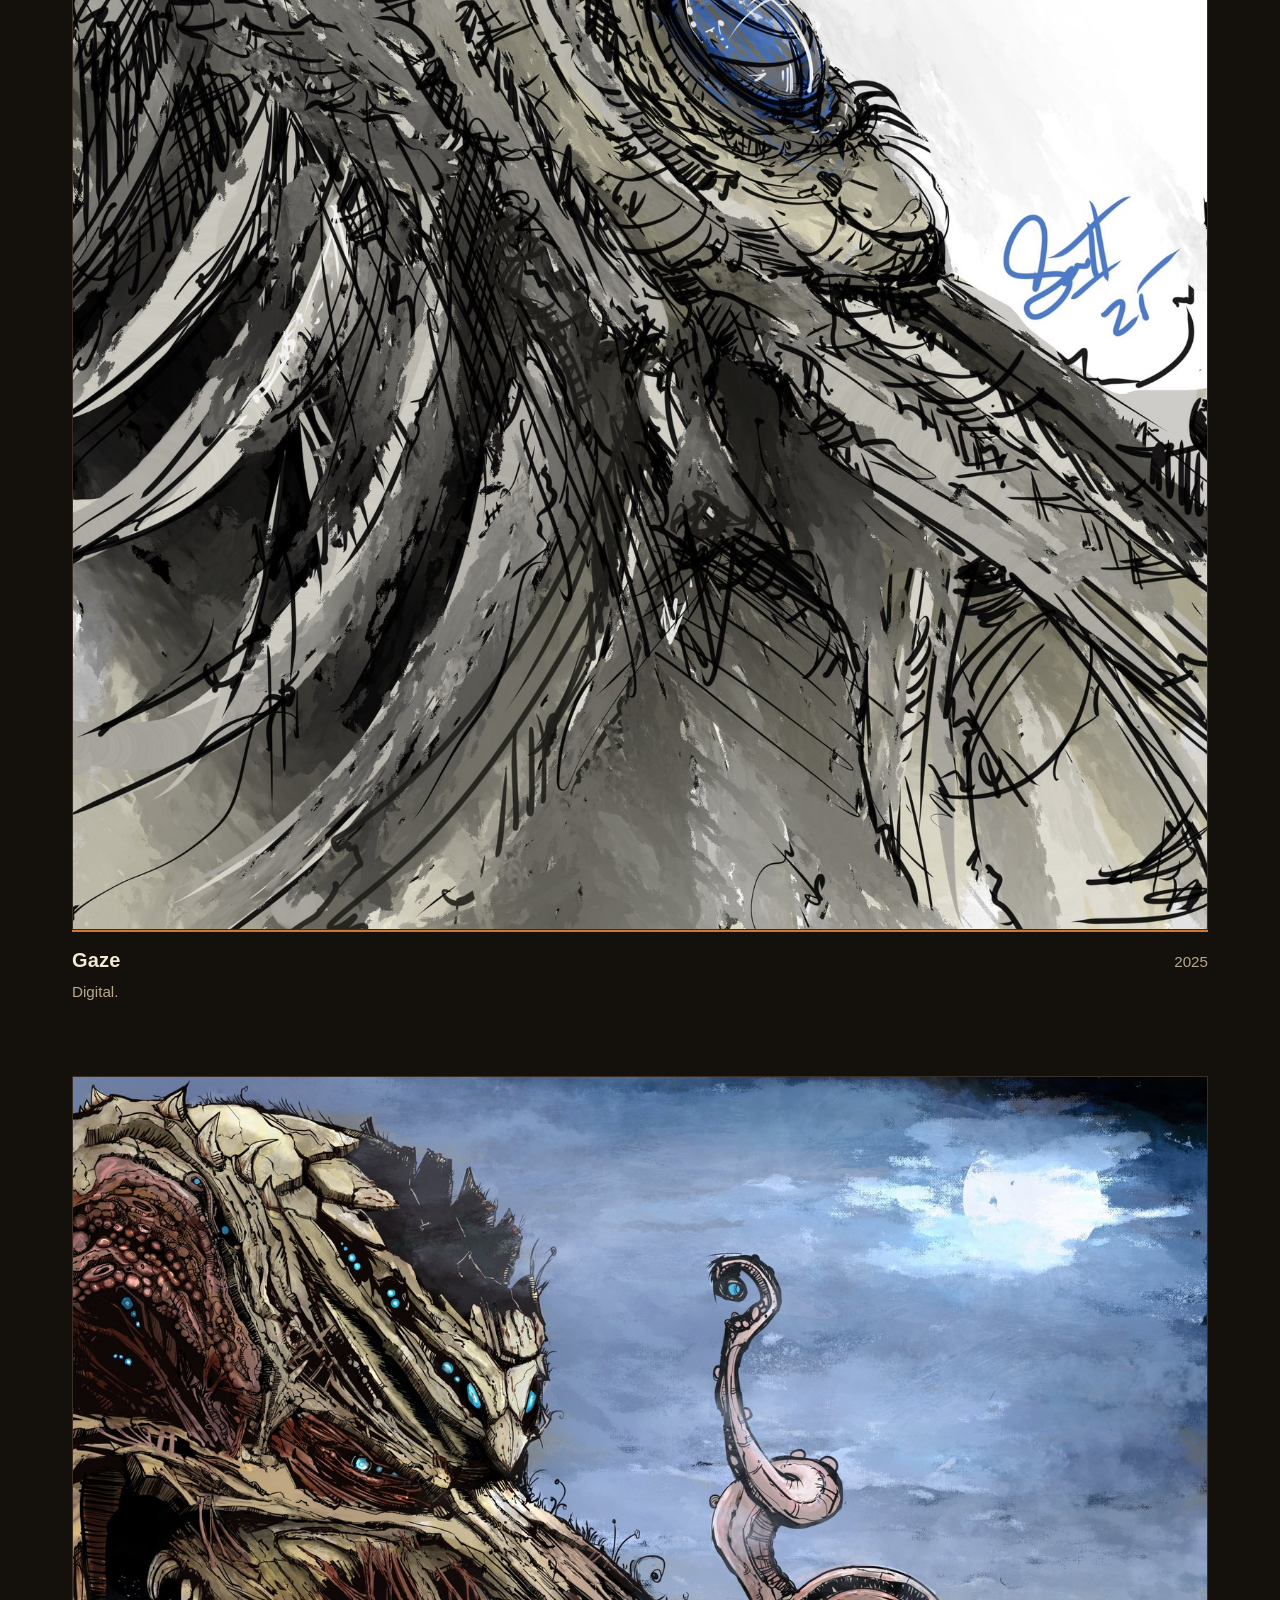
==== commit 90c317cf: "Brand portfolio as S. Nelson II art; drop dead ssnii.com footer link; ephrum.jpg -> ephrom.jpg; refr" ====
--- a/index.html
+++ b/index.html
@@ -3,76 +3,14 @@
 <head>
 <meta charset="UTF-8">
 <meta name="viewport" content="width=device-width, initial-scale=1.0">
-<title>S. Nelson II — Art Director &amp; Illustrator</title>
-<meta name="description" content="S. Nelson II — Art Director and illustrator. 25 years in games, starting at Elmer Interactive in 2000. Now all in on 2D.">
-<style>
-  :root{
-    --bg:#14100c; --bg2:#1d1712; --cream:#f2e8d5; --muted:#b9a98e;
-    --accent:#d0782f; --line:#3a2f24;
-  }
-  *{margin:0;padding:0;box-sizing:border-box}
-  html{scroll-behavior:smooth}
-  body{background:var(--bg);color:var(--cream);
-    font-family:-apple-system,BlinkMacSystemFont,"Segoe UI",Inter,Helvetica,Arial,sans-serif;
-    line-height:1.6;-webkit-font-smoothing:antialiased}
-  nav{position:fixed;top:0;left:0;right:0;z-index:50;display:flex;gap:2rem;
-    padding:1.1rem 2rem;background:rgba(20,16,12,.82);backdrop-filter:blur(8px);
-    border-bottom:1px solid var(--line)}
-  nav a{color:var(--muted);text-decoration:none;font-weight:700;font-size:.85rem;
-    letter-spacing:.14em;text-transform:uppercase}
-  nav a:hover{color:var(--cream)}
-  nav .brand{display:flex;align-items:center;color:var(--cream);margin-right:auto}
-  nav .brand img{height:1.5em;width:auto;margin-right:.55em}
-  .hero{min-height:100vh;display:flex;align-items:flex-end;position:relative;overflow:hidden}
-  .hero img.bg{position:absolute;inset:0;width:100%;height:100%;object-fit:cover;opacity:.55}
-  .hero .shade{position:absolute;inset:0;
-    background:linear-gradient(to top,rgba(20,16,12,.96) 8%,rgba(20,16,12,.25) 55%,rgba(20,16,12,.45) 100%)}
-  .hero .inner{position:relative;padding:0 2rem 5rem;max-width:1200px}
-  .hero h1{font-size:clamp(3.2rem,10vw,7.5rem);font-weight:800;letter-spacing:-.02em;line-height:1;
-    display:flex;align-items:center;gap:.3em}
-  .hero h1 img.mark{height:.85em;width:auto}
-  .hero h1 span{color:var(--accent)}
-  .hero p.sub{font-size:clamp(1.05rem,2.4vw,1.5rem);font-weight:600;color:var(--cream);margin-top:.6rem}
-  .hero p.tag{color:var(--muted);margin-top:.4rem;max-width:34rem}
-  section{padding:5rem 2rem;max-width:1200px;margin:0 auto}
-  section.narrow{max-width:760px}
-  h2.sec{font-size:clamp(1.8rem,4vw,2.6rem);font-weight:800;letter-spacing:-.01em;margin-bottom:.4rem}
-  p.lede{color:var(--muted);margin-bottom:3rem;max-width:40rem}
-  .piece{margin-bottom:4.5rem}
-  .piece img{width:100%;height:auto;display:block;border:1px solid var(--line);background:var(--bg2)}
-  .piece .cap{display:flex;justify-content:space-between;align-items:baseline;
-    padding-top:.7rem;border-top:2px solid var(--accent);margin-top:0}
-  .piece .cap h3{font-size:1.25rem;font-weight:800;letter-spacing:.01em}
-  .piece .cap span{color:var(--muted);font-size:.95rem}
-  .piece p.note{color:var(--muted);font-size:.95rem;margin-top:.25rem}
-  .games{background:var(--bg2);border-top:1px solid var(--line);border-bottom:1px solid var(--line)}
-  .games .inner{max-width:760px;margin:0 auto;padding:5rem 2rem}
-  .games p{font-size:1.15rem;margin-bottom:1.2rem}
-  .games p strong{color:var(--cream)}
-  .games .credits{margin-top:2rem;color:var(--muted);font-size:1rem}
-  .games .credits li{list-style:none;padding:.35rem 0;border-top:1px solid var(--line)}
-  .games .shots{display:grid;grid-template-columns:1fr;gap:2rem;margin:2.5rem 0}
-  .games .shots figure img{width:100%;height:auto;display:block;border:1px solid var(--line)}
-  .games .shots figcaption{color:var(--muted);font-size:.9rem;margin-top:.5rem}
-  .games .reel{margin:0 0 2.5rem}
-  .games .reel video{width:100%;height:auto;display:block;border:1px solid var(--line);background:#000}
-  .games .reel figcaption{color:var(--muted);font-size:.9rem;margin-top:.5rem}
-  @media(min-width:800px){.games .shots{grid-template-columns:1fr 1fr}}
-  .about-grid{display:grid;grid-template-columns:1fr;gap:2rem}
-  footer{border-top:1px solid var(--line);padding:4rem 2rem 5rem;text-align:center}
-  footer h2{font-size:2rem;font-weight:800;margin-bottom:.5rem}
-  footer p{color:var(--muted);max-width:34rem;margin:0 auto 1.5rem}
-  footer .links{display:flex;gap:1.5rem;justify-content:center;flex-wrap:wrap}
-  footer .links a{color:var(--cream);font-weight:700;text-decoration:none;
-    border:1px solid var(--line);padding:.7rem 1.4rem;border-radius:999px}
-  footer .links a:hover{border-color:var(--accent);color:var(--accent)}
-  @media(min-width:800px){ .piece.wide img{max-height:82vh;object-fit:contain;margin:0 auto} }
-</style>
+<title>S. Nelson II art — Art Director &amp; Illustrator</title>
+<meta name="description" content="S. Nelson II art — Art Director and illustrator. 25 years in games, starting at Elmer Interactive in 2000. Now all in on 2D.">
+<link rel="stylesheet" href="css/swampshell.css">
 </head>
 <body>
 
 <nav>
-  <a class="brand" href="#top"><img src="img/logo.png" alt="Swamp Shell logo">S. Nelson II</a>
+  <a class="brand" href="#top"><img src="img/logo.png" alt="Swamp Shell logo">S. Nelson II art</a>
   <a href="#work">Work</a>
   <a href="#games">Games</a>
   <a href="#about">About</a>
@@ -81,7 +19,7 @@
 </nav>
 
 <header class="hero" id="top">
-  <img class="bg" src="img/ephrum.jpg" alt="Ephrom">
+  <img class="bg" src="img/ephrom.jpg" alt="Ephrom">
   <div class="shade"></div>
   <div class="inner">
     <h1><img class="mark" src="img/logo.png" alt="Swamp Shell logo">S. NELSON II<span>.</span></h1>
@@ -95,7 +33,7 @@
   <p class="lede">All digital — the range, up front.</p>
 
   <div class="piece wide">
-    <img src="img/ephrum.jpg" alt="Ephrom">
+    <img src="img/ephrom.jpg" alt="Ephrom">
     <div class="cap"><h3>Ephrom</h3><span>2026</span></div>
     <p class="note">F-R0M. Digital.</p>
   </div>
@@ -206,12 +144,12 @@
   <p class="lede">The short version.</p>
   <div class="about-grid">
     <p>I'm Steve. Twenty-five years in games — starting at Elmer Interactive in 2000, fifteen of them inside AAA studios, finishing as an art director at Microsoft. My specialty was always materials and texture: the way a surface tells you its history.</p>
-    <p>These days I run Swamp Shell Industries, my one-man studio, drawing the creatures, characters, and dark little worlds in my head — all digital. I'm also a musician, which keeps bleeding into the visuals, and an avid gardener when I'm not at the desk.</p>
+    <p>These days I draw full-time as S. Nelson II art — the creatures, characters, and dark little worlds in my head, all digital, out of Swamp Shell Industries, my one-man studio. I'm also a musician, which keeps bleeding into the visuals, and an avid gardener when I'm not at the desk.</p>
     <p>I take on art direction and illustration work. The contact's below.</p>
   </div>
 </section>
 
-<footer id="contact">
+<footer class="site" id="contact">
   <h2>Work with me</h2>
   <p>Swamp Shell Industries is my one-man studio — art direction, illustration, and creative production. One pair of hands, no handoffs.</p>
   <div class="links">
@@ -219,7 +157,6 @@
     <a href="https://www.instagram.com/snelsoniiart/" target="_blank" rel="noopener">@snelsoniiart</a>
     <a href="https://www.youtube.com/playlist?list=PLfnarO4hs7fJG8D-z3HhdIHyjRNRXwi-G" target="_blank" rel="noopener">YouTube — Process Videos</a>
     <a href="https://www.swampshellindustriesllc.com/" target="_blank" rel="noopener">SwampShellIndustriesLLC.com</a>
-    <a href="https://ssnii.com/" target="_blank" rel="noopener">ssnii.com — Full Portfolio</a>
     <a href="https://www.linkedin.com/in/snelsondirects/" target="_blank" rel="noopener">LinkedIn</a>
     <a href="mailto:steve@swampshellindustriesllc.com">Email</a>
   </div>
--- a/css/swampshell.css
+++ b/css/swampshell.css
@@ -0,0 +1,162 @@
+/* ============================================================
+   SWAMP SHELL INDUSTRIES — shared site style
+   One stylesheet for the whole portfolio: index, resume,
+   /aethon, /private/blackbird. Change it here, it changes
+   everywhere. Brand tokens live in :root — tweak those first.
+   ============================================================ */
+
+/* ---------- 1. Brand tokens ---------- */
+:root{
+  --bg:     #14100c;  /* swamp black-brown */
+  --bg2:    #1d1712;  /* raised surface */
+  --cream:  #f2e8d5;  /* primary text */
+  --muted:  #b9a98e;  /* secondary text */
+  --accent: #d0782f;  /* burnt amber */
+  --line:   #3a2f24;  /* hairlines / borders */
+  --danger: #e0685f;  /* form errors */
+}
+
+/* ---------- 2. Reset & base ---------- */
+*{margin:0;padding:0;box-sizing:border-box}
+html{scroll-behavior:smooth}
+body{
+  background:var(--bg);
+  color:var(--cream);
+  font-family:-apple-system,BlinkMacSystemFont,"Segoe UI",Inter,Helvetica,Arial,sans-serif;
+  line-height:1.6;
+  -webkit-font-smoothing:antialiased;
+}
+img{max-width:100%}
+
+/* ---------- 3. Nav ---------- */
+nav{
+  position:fixed;top:0;left:0;right:0;z-index:50;
+  display:flex;gap:2rem;align-items:center;
+  padding:1.1rem 2rem;
+  background:rgba(20,16,12,.82);backdrop-filter:blur(8px);
+  border-bottom:1px solid var(--line);
+}
+nav a{
+  color:var(--muted);text-decoration:none;font-weight:700;font-size:.85rem;
+  letter-spacing:.14em;text-transform:uppercase;
+}
+nav a:hover{color:var(--cream)}
+nav a.active{color:var(--accent)}
+nav .brand{display:flex;align-items:center;color:var(--cream);margin-right:auto}
+nav .brand img{height:1.5em;width:auto;margin-right:.55em}
+
+/* ---------- 4. Hero (index / aethon) ---------- */
+.hero{
+  min-height:100vh;display:flex;align-items:flex-end;
+  position:relative;overflow:hidden;
+}
+.hero img.bg{position:absolute;inset:0;width:100%;height:100%;object-fit:cover;opacity:.55}
+.hero .shade{position:absolute;inset:0;
+  background:linear-gradient(to top,rgba(20,16,12,.96) 8%,rgba(20,16,12,.25) 55%,rgba(20,16,12,.45) 100%)}
+.hero .inner{position:relative;padding:0 2rem 5rem;max-width:1200px}
+.hero h1{
+  font-size:clamp(3.2rem,10vw,7.5rem);font-weight:800;letter-spacing:-.02em;line-height:1;
+  display:flex;align-items:center;gap:.3em;
+}
+.hero h1 img.mark{height:.85em;width:auto}
+.hero h1 span{color:var(--accent)}
+.hero p.sub{font-size:clamp(1.05rem,2.4vw,1.5rem);font-weight:600;color:var(--cream);margin-top:.6rem}
+.hero p.tag{color:var(--muted);margin-top:.4rem;max-width:34rem}
+
+/* ---------- 5. Sections & headings ---------- */
+section{padding:5rem 2rem;max-width:1200px;margin:0 auto}
+section.narrow{max-width:760px}
+h2.sec{font-size:clamp(1.8rem,4vw,2.6rem);font-weight:800;letter-spacing:-.01em;margin-bottom:.4rem}
+p.lede{color:var(--muted);margin-bottom:3rem;max-width:40rem}
+
+/* ---------- 6. Gallery pieces + shared caption block ---------- */
+.piece{margin-bottom:4.5rem}
+.piece img{width:100%;height:auto;display:block;border:1px solid var(--line);background:var(--bg2)}
+.cap{display:flex;justify-content:space-between;align-items:baseline;
+  padding-top:.7rem;border-top:2px solid var(--accent)}
+.cap h3{font-size:1.25rem;font-weight:800;letter-spacing:.01em}
+.cap span{color:var(--muted);font-size:.95rem}
+p.note{color:var(--muted);font-size:.95rem;margin-top:.25rem}
+p.note a{color:var(--cream)}
+@media(min-width:800px){.piece.wide img{max-height:82vh;object-fit:contain;margin:0 auto}}
+
+/* ---------- 7. Games band ---------- */
+.games{background:var(--bg2);border-top:1px solid var(--line);border-bottom:1px solid var(--line)}
+.games .inner{max-width:760px;margin:0 auto;padding:5rem 2rem}
+.games p{font-size:1.15rem;margin-bottom:1.2rem}
+.games p strong{color:var(--cream)}
+.games .credits{margin-top:2rem;color:var(--muted);font-size:1rem}
+.games .credits li{list-style:none;padding:.35rem 0;border-top:1px solid var(--line)}
+.games .shots{display:grid;grid-template-columns:1fr;gap:2rem;margin:2.5rem 0}
+.games .shots figure img{width:100%;height:auto;display:block;border:1px solid var(--line)}
+.games .shots figcaption{color:var(--muted);font-size:.9rem;margin-top:.5rem}
+.games .reel{margin:0 0 2.5rem}
+.games .reel video{width:100%;height:auto;display:block;border:1px solid var(--line);background:#000}
+.games .reel figcaption{color:var(--muted);font-size:.9rem;margin-top:.5rem}
+@media(min-width:800px){.games .shots{grid-template-columns:1fr 1fr}}
+.about-grid{display:grid;grid-template-columns:1fr;gap:2rem}
+
+/* ---------- 8. Resume page (scoped under main.resume) ---------- */
+main.resume{max-width:820px;margin:0 auto;padding:7.5rem 2rem 4rem;line-height:1.65}
+.r-head h1{font-size:clamp(2.4rem,6vw,3.6rem);font-weight:800;letter-spacing:-.02em;line-height:1}
+.r-head p.role{font-size:1.25rem;font-weight:700;color:var(--cream);margin-top:.4rem}
+.r-head p.contact{color:var(--muted);margin-top:.6rem;font-size:.95rem}
+.r-head p.contact a{color:var(--cream);text-decoration:none;border-bottom:1px solid var(--line)}
+.r-head p.contact a:hover{color:var(--accent);border-color:var(--accent)}
+.r-summary{margin:2.5rem 0 0;padding:1.5rem;border-left:3px solid var(--accent);
+  background:var(--bg2);font-size:1.08rem}
+.r-summary strong{color:var(--cream)}
+main.resume h2.sec{
+  font-size:1.15rem;font-weight:800;letter-spacing:.14em;text-transform:uppercase;
+  color:var(--accent);margin:3.2rem 0 1.2rem;padding-bottom:.5rem;
+  border-bottom:1px solid var(--line);
+}
+.job{margin-bottom:2rem}
+.job .co{font-weight:800;font-size:1.15rem}
+.job .co span{color:var(--muted);font-weight:400;font-size:.95rem}
+.job .title{font-weight:700;color:var(--cream);margin:.15rem 0 .6rem}
+.job ul{margin-left:1.2rem;color:var(--muted)}
+.job ul li{margin-bottom:.4rem}
+.job ul li::marker{color:var(--accent)}
+.tags{color:var(--muted);line-height:2}
+.tags strong{color:var(--cream)}
+
+/* ---------- 9. Private Blackbird page ---------- */
+.wrap{max-width:900px;margin:0 auto;padding:4rem 1.5rem;min-height:100vh}
+.wrap h1{font-size:clamp(1.8rem,4vw,2.6rem);font-weight:800;letter-spacing:-.01em;margin-bottom:.4rem}
+.wrap h1 span{color:var(--accent)}
+.notice{border:1px solid var(--line);background:var(--bg2);padding:1rem 1.25rem;
+  font-size:.9rem;color:var(--muted);margin-bottom:2.5rem}
+.notice strong{color:var(--cream)}
+#gate{max-width:380px;margin:6rem auto;text-align:center}
+#gate h1{font-size:1.6rem;margin-bottom:1rem}
+#gate input{width:100%;padding:.8rem 1rem;font-size:1.05rem;background:var(--bg2);
+  border:1px solid var(--line);color:var(--cream);border-radius:6px;margin-bottom:.8rem}
+#gate button{width:100%;padding:.8rem;font-size:1rem;font-weight:700;cursor:pointer;
+  background:var(--accent);color:#14100c;border:0;border-radius:6px}
+#gate .err{color:var(--danger);margin-top:.8rem;font-size:.9rem;min-height:1.4em}
+#content{display:none}
+.clip{margin-bottom:3.5rem}
+.clip video{width:100%;height:auto;display:block;border:1px solid var(--line);background:#000}
+.clip .cap h3{font-size:1.15rem}
+.clip .cap span{font-size:.9rem}
+.clip p.note{font-size:.92rem;margin-top:.3rem}
+
+/* ---------- 10. Footers ---------- */
+/* .site — big contact footer (index, aethon) */
+footer.site{border-top:1px solid var(--line);padding:4rem 2rem 5rem;text-align:center}
+footer.site h2{font-size:2rem;font-weight:800;margin-bottom:.5rem}
+footer.site p{color:var(--muted);max-width:34rem;margin:0 auto 1.5rem}
+footer.site .links{display:flex;gap:1.5rem;justify-content:center;flex-wrap:wrap}
+footer.site .links a{color:var(--cream);font-weight:700;text-decoration:none;
+  border:1px solid var(--line);padding:.7rem 1.4rem;border-radius:999px}
+footer.site .links a:hover{border-color:var(--accent);color:var(--accent)}
+/* .mini — small sign-off footer (resume, blackbird) */
+footer.mini{border-top:1px solid var(--line);padding:3rem 2rem 4rem;text-align:center}
+footer.mini p{color:var(--muted);font-size:.9rem}
+footer.mini a{color:var(--cream);text-decoration:none;font-weight:700}
+footer.mini a:hover{color:var(--accent)}
+
+/* ---------- 11. Aethon private banner ---------- */
+.for-nic{background:var(--accent);color:#14100c;font-weight:700}
+.for-nic .inner{max-width:1200px;margin:0 auto;padding:.7rem 2rem}
